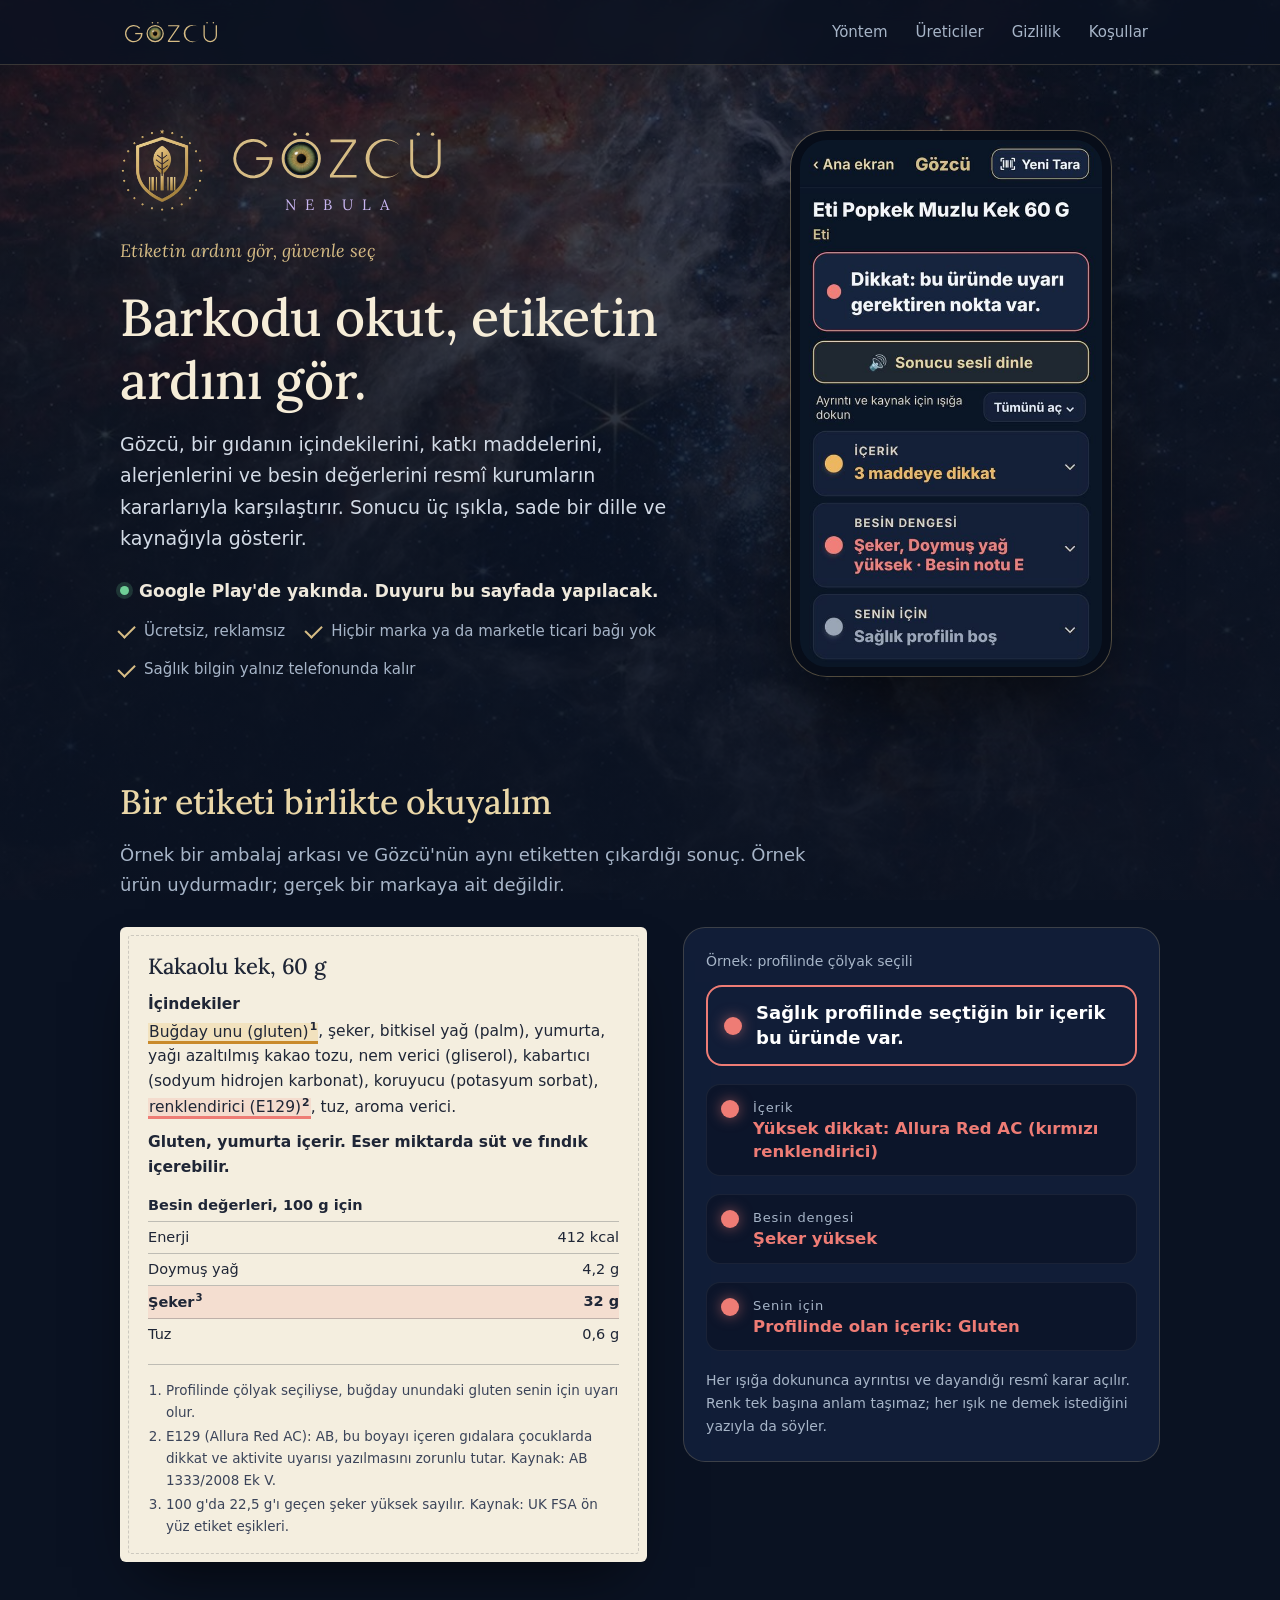
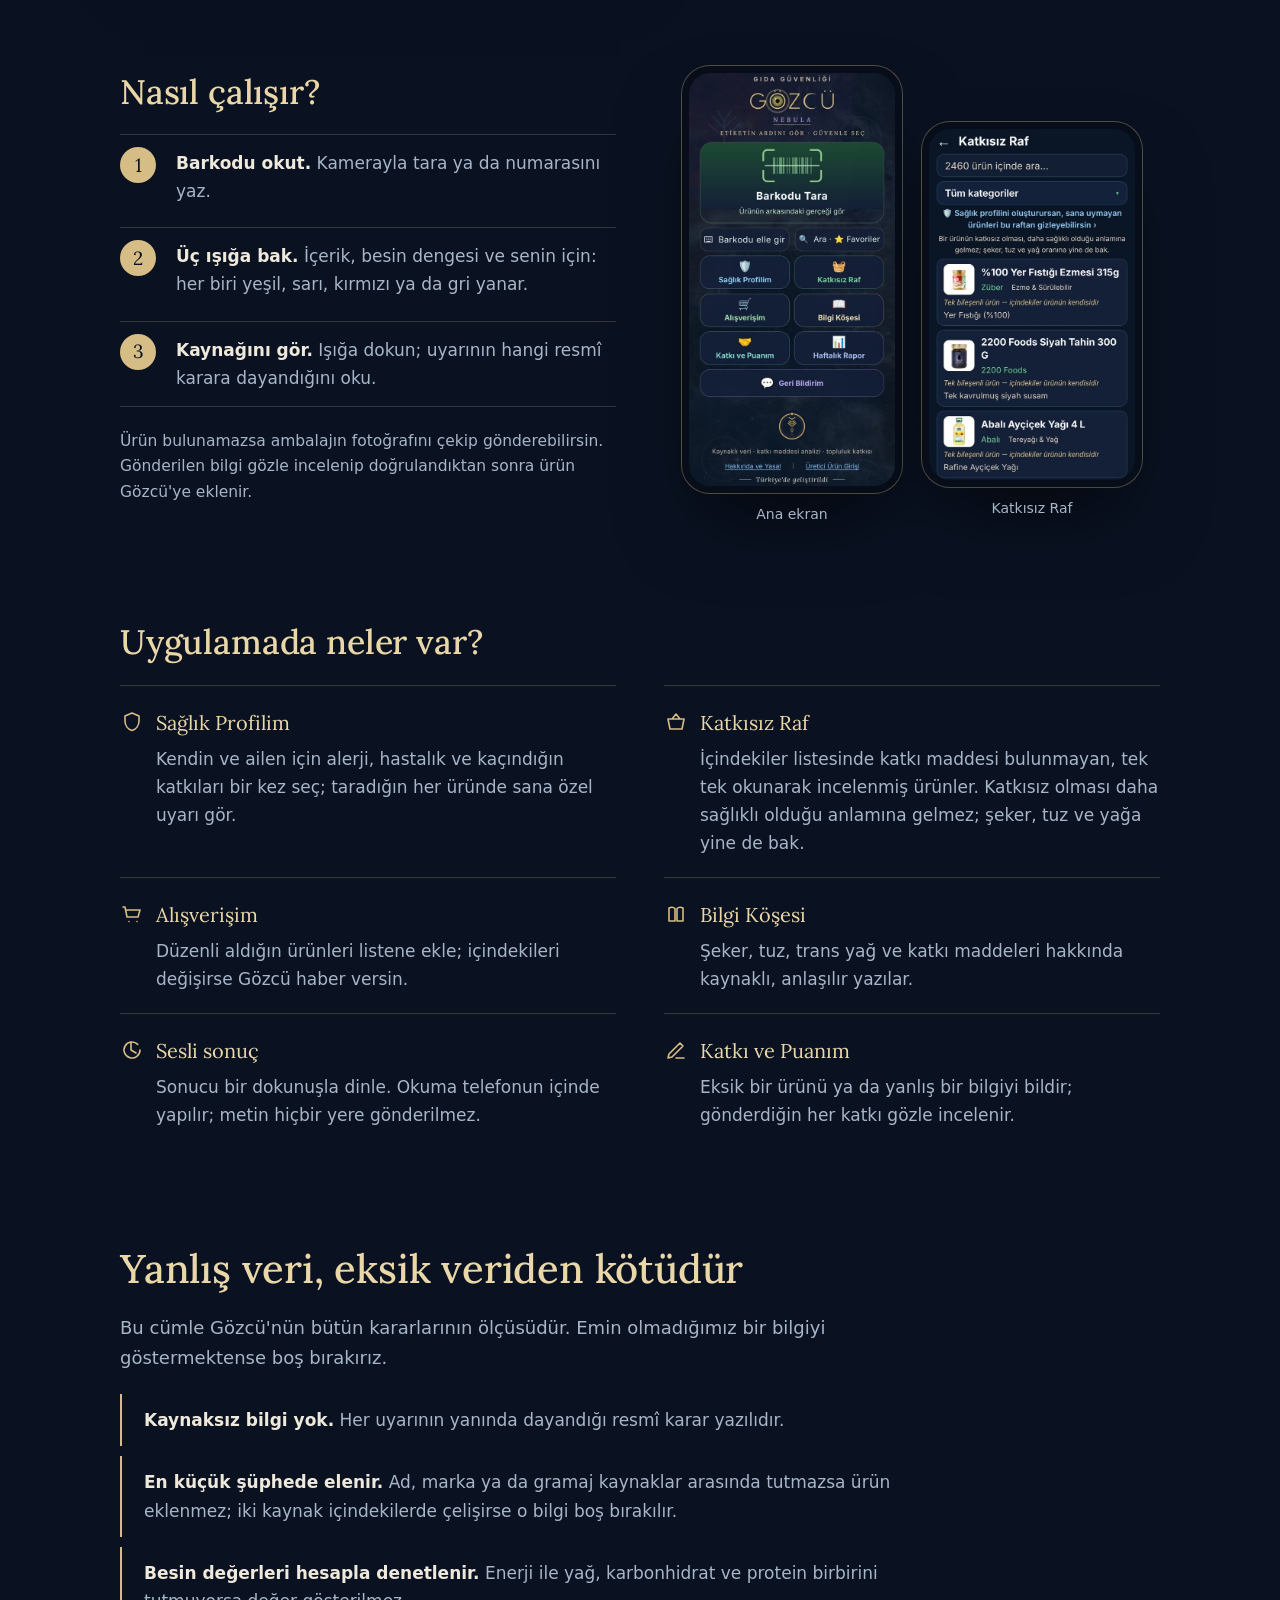
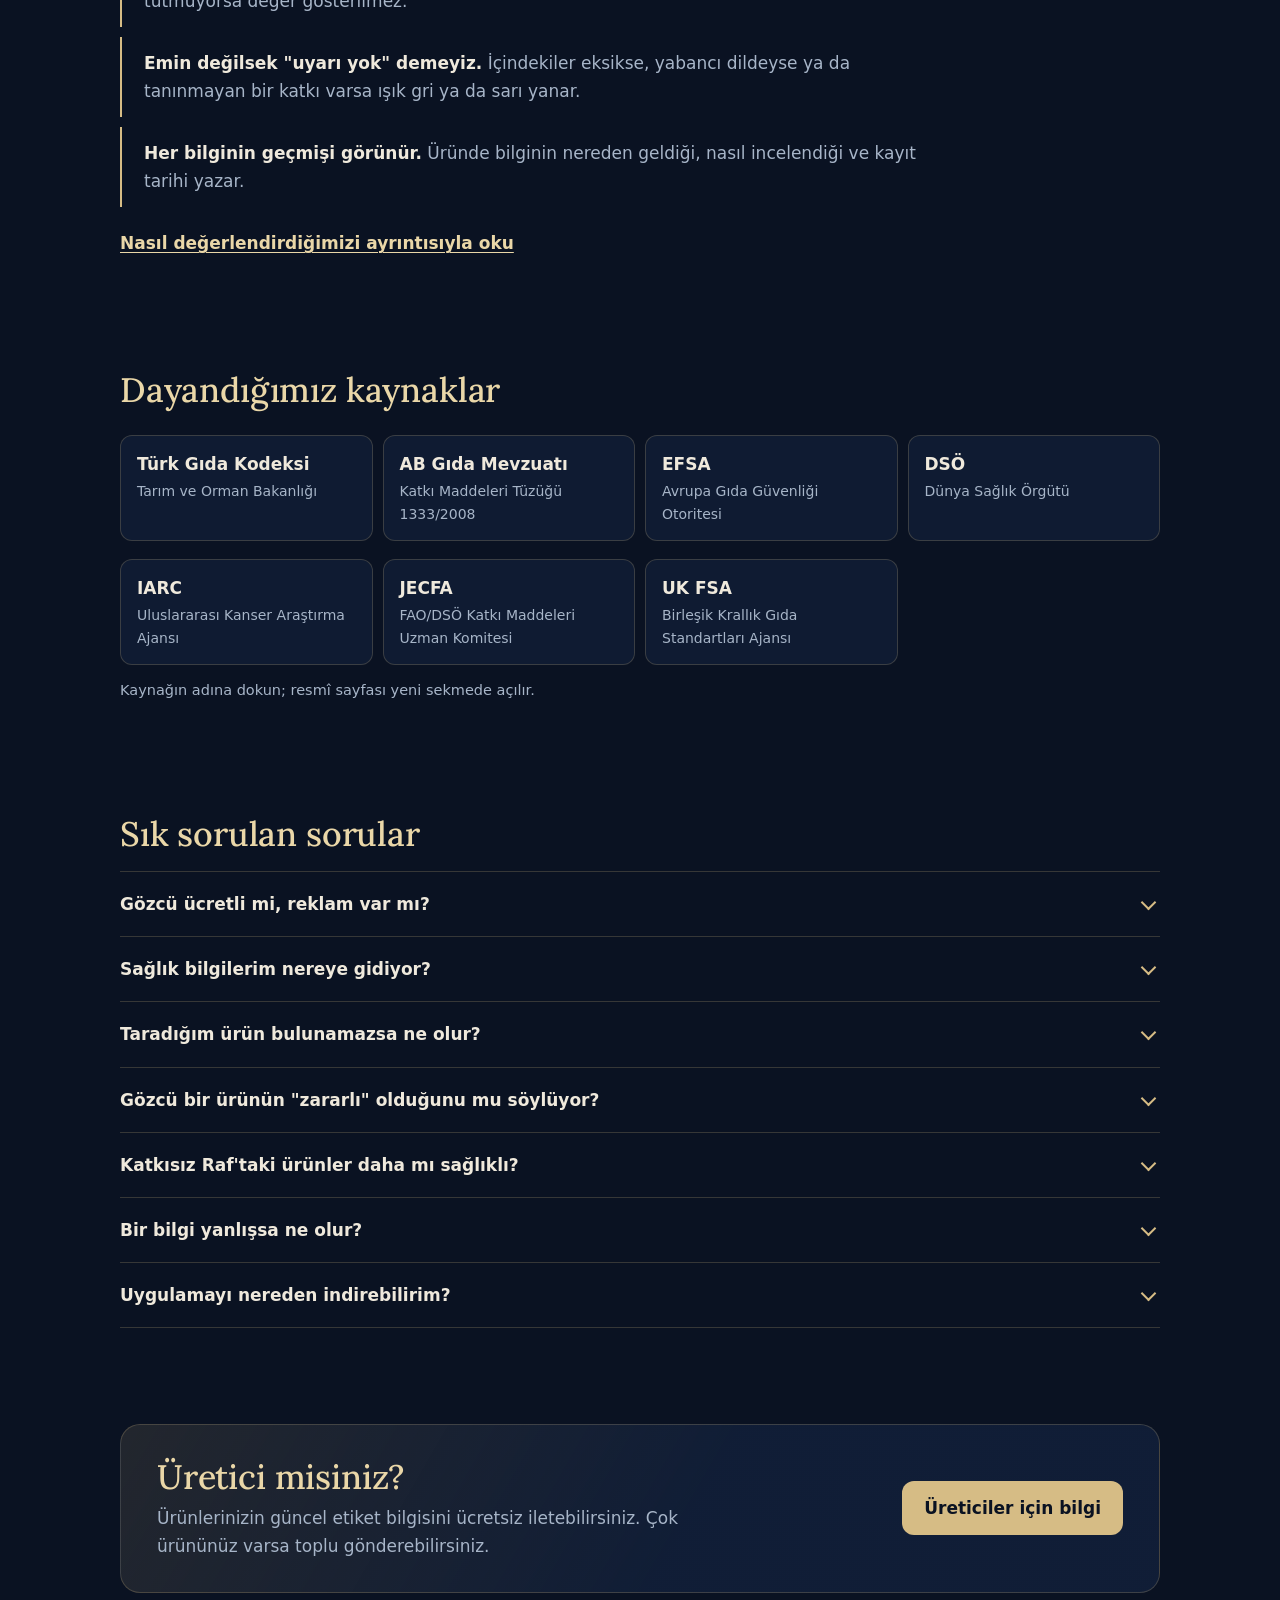
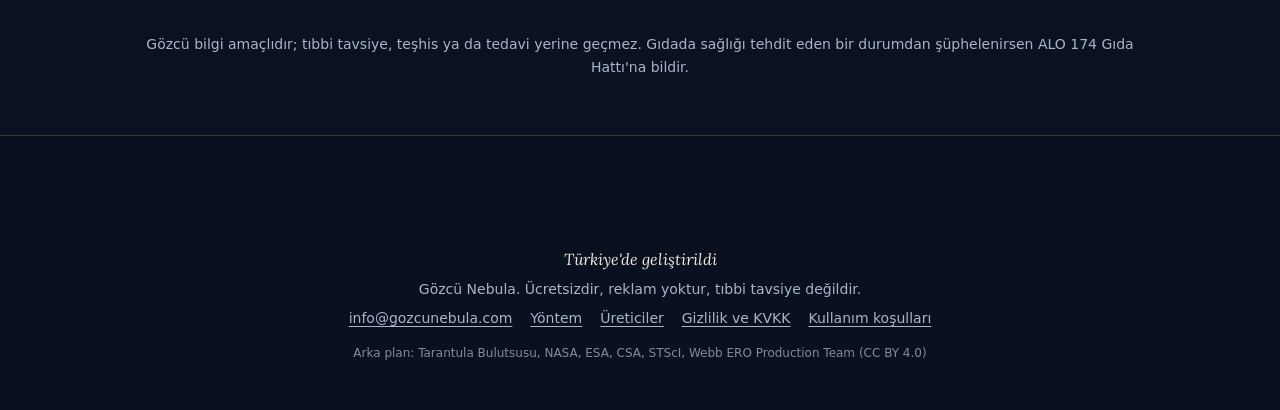
==== index.html @ 5d87835e "Add files via upload" ====
<!doctype html>
<html lang="tr"><head><meta charset="utf-8"><meta name="viewport" content="width=device-width,initial-scale=1">
<title>Gözcü Nebula · Etiketin ardını gör</title><meta name="description" content="Gözcü Nebula: barkodu okut, gıdanın içindekilerini, katkı maddelerini, alerjenleri ve besin değerlerini resmî kaynaklarla karşılaştır. Ücretsiz, reklamsız.">
<meta http-equiv="Content-Security-Policy" content="default-src 'self'; img-src 'self' data:; style-src 'self'; font-src 'self'; script-src 'none'; object-src 'none'; base-uri 'self'; form-action 'none'">
<meta name="referrer" content="no-referrer"><meta name="theme-color" content="#0a1222">
<meta property="og:type" content="website"><meta property="og:site_name" content="Gözcü Nebula">
<meta property="og:title" content="Gözcü Nebula · Etiketin ardını gör"><meta property="og:description" content="Barkodu okut, gıdanın içindekilerini resmî kaynaklarla karşılaştır. Ücretsiz, reklamsız.">
<meta property="og:image" content="https://gozcunebula.com/paylasim.png"><meta property="og:url" content="https://gozcunebula.com/">
<link rel="canonical" href="https://gozcunebula.com/">
<link rel="preload" href="lora-variable.woff" as="font" type="font/woff" crossorigin>
<link rel="icon" href="amblem.png"><link rel="apple-touch-icon" href="apple-touch-icon.png"><link rel="stylesheet" href="stil.css?v=7"></head>
<body class="ana">
<a class="atla" href="#icerik">İçeriğe geç</a>
<div class="evren" aria-hidden="true"></div>
<header class="ust"><div class="kap">
<a href="index.html" class="logo"><img src="gozcu_yazi.svg" alt="Gözcü Nebula ana sayfa" width="132" height="34"></a>
<nav aria-label="Ana menü"><a href="yontem.html">Yöntem</a><a href="uretici.html">Üreticiler</a><a href="gizlilik.html">Gizlilik</a><a href="kosullar.html">Koşullar</a></nav>
</div></header>

<main id="icerik">
<section class="kahraman kap">
<div class="kahraman-yazi">
<div class="marka"><img class="amb" src="amblem.png" alt="" width="96" height="96"><div><img class="yazi" src="gozcu_yazi.svg" alt="Gözcü" width="250" height="64"><div class="nebula">NEBULA</div></div></div>
<p class="slogan">Etiketin ardını gör, güvenle seç</p>
<h1>Barkodu okut, etiketin ardını gör.</h1>
<p class="giris">Gözcü, bir gıdanın içindekilerini, katkı maddelerini, alerjenlerini ve besin değerlerini resmî kurumların kararlarıyla karşılaştırır. Sonucu üç ışıkla, sade bir dille ve kaynağıyla gösterir.</p>
<p class="durum"><span class="nokta" aria-hidden="true"></span>Google Play'de yakında. Duyuru bu sayfada yapılacak.</p>
<ul class="sozler">
<li>Ücretsiz, reklamsız</li>
<li>Hiçbir marka ya da marketle ticari bağı yok</li>
<li>Sağlık bilgin yalnız telefonunda kalır</li>
</ul>
</div>
<figure class="telefon buyuk"><img src="ekran_sonuc.jpg" alt="Uygulamada bir ürünün sonuç ekranı: üstte tek cümlelik özet, altında içerik, besin dengesi ve senin için ışıkları" width="540" height="1101"></figure>
</section>

<section class="okuma" aria-labelledby="okuma-b">
<div class="kap">
<h2 id="okuma-b">Bir etiketi birlikte okuyalım</h2>
<p class="bolum-giris">Örnek bir ambalaj arkası ve Gözcü'nün aynı etiketten çıkardığı sonuç. Örnek ürün uydurmadır; gerçek bir markaya ait değildir.</p>
<div class="okuma-izgara">
<article class="etiket" aria-label="Örnek ambalaj etiketi">
<h3>Kakaolu kek, 60 g</h3>
<p class="etiket-baslik">İçindekiler</p>
<p class="etiket-metin"><mark class="m-kisisel">Buğday unu (gluten)<sup>1</sup></mark>, şeker, bitkisel yağ (palm), yumurta, yağı azaltılmış kakao tozu, nem verici (gliserol), kabartıcı (sodyum hidrojen karbonat), koruyucu (potasyum sorbat), <mark class="m-katki">renklendirici (E129)<sup>2</sup></mark>, tuz, aroma verici.</p>
<p class="etiket-uyari">Gluten, yumurta içerir. Eser miktarda süt ve fındık içerebilir.</p>
<table class="besin">
<caption>Besin değerleri, 100 g için</caption>
<tbody>
<tr><th scope="row">Enerji</th><td>412 kcal</td></tr>
<tr><th scope="row">Doymuş yağ</th><td>4,2 g</td></tr>
<tr class="vurgu"><th scope="row">Şeker<sup>3</sup></th><td>32 g</td></tr>
<tr><th scope="row">Tuz</th><td>0,6 g</td></tr>
</tbody>
</table>
<ol class="dipnot">
<li>Profilinde çölyak seçiliyse, buğday unundaki gluten senin için uyarı olur.</li>
<li>E129 (Allura Red AC): AB, bu boyayı içeren gıdalara çocuklarda dikkat ve aktivite uyarısı yazılmasını zorunlu tutar. Kaynak: AB 1333/2008 Ek V.</li>
<li>100 g'da 22,5 g'ı geçen şeker yüksek sayılır. Kaynak: UK FSA ön yüz etiket eşikleri.</li>
</ol>
</article>

<div class="sonuc" aria-label="Gözcü'nün bu etiket için sonucu">
<p class="sonuc-not">Örnek: profilinde çölyak seçili</p>
<div class="ozet isik-k"><span class="lamba" aria-hidden="true"></span><p>Sağlık profilinde seçtiğin bir içerik bu üründe var.</p></div>
<ul class="isiklar">
<li class="isik-k"><span class="lamba" aria-hidden="true"></span><div><span class="soru">İçerik</span><b>Yüksek dikkat: Allura Red AC (kırmızı renklendirici)</b></div></li>
<li class="isik-k"><span class="lamba" aria-hidden="true"></span><div><span class="soru">Besin dengesi</span><b>Şeker yüksek</b></div></li>
<li class="isik-k"><span class="lamba" aria-hidden="true"></span><div><span class="soru">Senin için</span><b>Profilinde olan içerik: Gluten</b></div></li>
</ul>
<p class="sonuc-alt">Her ışığa dokununca ayrıntısı ve dayandığı resmî karar açılır. Renk tek başına anlam taşımaz; her ışık ne demek istediğini yazıyla da söyler.</p>
</div>
</div>
</div>
</section>

<section class="kap nasil" aria-labelledby="nasil-b">
<div>
<h2 id="nasil-b">Nasıl çalışır?</h2>
<ol class="adimlar">
<li><b>Barkodu okut.</b> Kamerayla tara ya da numarasını yaz.</li>
<li><b>Üç ışığa bak.</b> İçerik, besin dengesi ve senin için: her biri yeşil, sarı, kırmızı ya da gri yanar.</li>
<li><b>Kaynağını gör.</b> Işığa dokun; uyarının hangi resmî karara dayandığını oku.</li>
</ol>
<p class="yok-ise">Ürün bulunamazsa ambalajın fotoğrafını çekip gönderebilirsin. Gönderilen bilgi gözle incelenip doğrulandıktan sonra ürün Gözcü'ye eklenir.</p>
</div>
<div class="ekranlar">
<figure><div class="telefon"><img src="ekran_ana.jpg" alt="Uygulamanın ana ekranı: barkod tarama düğmesi ve menüler" loading="lazy" width="540" height="1238"></div><figcaption>Ana ekran</figcaption></figure>
<figure class="kaydir"><div class="telefon"><img src="ekran_raf.jpg" alt="Katkısız Raf ekranı: katkı maddesi içermeyen ürünlerin listesi" loading="lazy" width="540" height="1050"></div><figcaption>Katkısız Raf</figcaption></figure>
</div>
</section>

<section class="kap ozellikler" aria-labelledby="oz-b">
<h2 id="oz-b">Uygulamada neler var?</h2>
<dl>
<div><dt><svg viewBox="0 0 24 24" aria-hidden="true"><path d="M12 3l7 3v5c0 4.4-3 8.2-7 9.5C8 19.2 5 15.4 5 11V6l7-3z"/></svg>Sağlık Profilim</dt><dd>Kendin ve ailen için alerji, hastalık ve kaçındığın katkıları bir kez seç; taradığın her üründe sana özel uyarı gör.</dd></div>
<div><dt><svg viewBox="0 0 24 24" aria-hidden="true"><path d="M4 9h16l-2 10H6L4 9zM8 9l4-5 4 5"/></svg>Katkısız Raf</dt><dd>İçindekiler listesinde katkı maddesi bulunmayan, tek tek okunarak incelenmiş ürünler. Katkısız olması daha sağlıklı olduğu anlamına gelmez; şeker, tuz ve yağa yine de bak.</dd></div>
<div><dt><svg viewBox="0 0 24 24" aria-hidden="true"><path d="M3 5h2l2 10h11l2-7H7M9 19.5h.01M17 19.5h.01"/></svg>Alışverişim</dt><dd>Düzenli aldığın ürünleri listene ekle; içindekileri değişirse Gözcü haber versin.</dd></div>
<div><dt><svg viewBox="0 0 24 24" aria-hidden="true"><path d="M5 6v13h6M19 6v13h-6M11 19V6.5C9.5 5 7 5 5 6M13 19V6.5C14.5 5 17 5 19 6"/></svg>Bilgi Köşesi</dt><dd>Şeker, tuz, trans yağ ve katkı maddeleri hakkında kaynaklı, anlaşılır yazılar.</dd></div>
<div><dt><svg viewBox="0 0 24 24" aria-hidden="true"><path d="M11 4v8l5 3M20 12a8 8 0 1 1-2.3-5.6"/></svg>Sesli sonuç</dt><dd>Sonucu bir dokunuşla dinle. Okuma telefonun içinde yapılır; metin hiçbir yere gönderilmez.</dd></div>
<div><dt><svg viewBox="0 0 24 24" aria-hidden="true"><path d="M12 20h8M4 20l1-4L16 5l3 3L8 19l-4 1z"/></svg>Katkı ve Puanım</dt><dd>Eksik bir ürünü ya da yanlış bir bilgiyi bildir; gönderdiğin her katkı gözle incelenir.</dd></div>
</dl>
</section>

<section class="kap ilke" aria-labelledby="ilke-b">
<h2 id="ilke-b">Yanlış veri, eksik veriden kötüdür</h2>
<p class="bolum-giris">Bu cümle Gözcü'nün bütün kararlarının ölçüsüdür. Emin olmadığımız bir bilgiyi göstermektense boş bırakırız.</p>
<ul class="ilkeler">
<li><b>Kaynaksız bilgi yok.</b> Her uyarının yanında dayandığı resmî karar yazılıdır.</li>
<li><b>En küçük şüphede elenir.</b> Ad, marka ya da gramaj kaynaklar arasında tutmazsa ürün eklenmez; iki kaynak içindekilerde çelişirse o bilgi boş bırakılır.</li>
<li><b>Besin değerleri hesapla denetlenir.</b> Enerji ile yağ, karbonhidrat ve protein birbirini tutmuyorsa değer gösterilmez.</li>
<li><b>Emin değilsek "uyarı yok" demeyiz.</b> İçindekiler eksikse, yabancı dildeyse ya da tanınmayan bir katkı varsa ışık gri ya da sarı yanar.</li>
<li><b>Her bilginin geçmişi görünür.</b> Üründe bilginin nereden geldiği, nasıl incelendiği ve kayıt tarihi yazar.</li>
</ul>
<p><a class="bag" href="yontem.html">Nasıl değerlendirdiğimizi ayrıntısıyla oku</a></p>
</section>

<section class="kap kaynak-bolum" aria-labelledby="kaynak-b">
<h2 id="kaynak-b">Dayandığımız kaynaklar</h2>
<ul class="kaynaklar">
<li><a target="_blank" rel="noopener noreferrer" href="https://www.tarimorman.gov.tr/GKGM">Türk Gıda Kodeksi<span>Tarım ve Orman Bakanlığı</span></a></li>
<li><a target="_blank" rel="noopener noreferrer" href="https://eur-lex.europa.eu/legal-content/TR/TXT/?uri=CELEX:32008R1333">AB Gıda Mevzuatı<span>Katkı Maddeleri Tüzüğü 1333/2008</span></a></li>
<li><a target="_blank" rel="noopener noreferrer" href="https://www.efsa.europa.eu/">EFSA<span>Avrupa Gıda Güvenliği Otoritesi</span></a></li>
<li><a target="_blank" rel="noopener noreferrer" href="https://www.who.int/">DSÖ<span>Dünya Sağlık Örgütü</span></a></li>
<li><a target="_blank" rel="noopener noreferrer" href="https://monographs.iarc.who.int/">IARC<span>Uluslararası Kanser Araştırma Ajansı</span></a></li>
<li><a target="_blank" rel="noopener noreferrer" href="https://www.who.int/groups/joint-fao-who-expert-committee-on-food-additives-(jecfa)">JECFA<span>FAO/DSÖ Katkı Maddeleri Uzman Komitesi</span></a></li>
<li><a target="_blank" rel="noopener noreferrer" href="https://www.food.gov.uk/">UK FSA<span>Birleşik Krallık Gıda Standartları Ajansı</span></a></li>
</ul>
<p class="not">Kaynağın adına dokun; resmî sayfası yeni sekmede açılır.</p>
</section>

<section class="kap sss" aria-labelledby="sss-b">
<h2 id="sss-b">Sık sorulan sorular</h2>
<details><summary>Gözcü ücretli mi, reklam var mı?</summary><p>Hayır. Gözcü ücretsizdir ve reklam göstermez. Hiçbir üretici, marka veya marketle ticari ilişkisi yoktur; listelerde yer almak ya da sıralama için ücret alınmaz.</p></details>
<details><summary>Sağlık bilgilerim nereye gidiyor?</summary><p>Hiçbir yere. Sağlık Profilim'de seçtiğin bilgiler yalnız telefonunda saklanır, sunucuya gönderilmez. Ayrıntılar <a href="gizlilik.html">Gizlilik</a> sayfasında.</p></details>
<details><summary>Taradığım ürün bulunamazsa ne olur?</summary><p>Ambalajın fotoğrafını çekip gönderebilirsin. Gönderilen bilgiler incelenip doğrulandıktan sonra ürün Gözcü'ye eklenir.</p></details>
<details><summary>Gözcü bir ürünün "zararlı" olduğunu mu söylüyor?</summary><p>Hayır. Gözcü ambalajda beyan edilen içeriği resmî kurum kararlarıyla karşılaştırır; ürün ya da üretici hakkında bir hüküm vermez ve tıbbi tavsiye değildir. Ambalajdaki bilgi esastır.</p></details>
<details><summary>Katkısız Raf'taki ürünler daha mı sağlıklı?</summary><p>Hayır, bu ikisi aynı şey değildir. Katkısız Raf'ta yalnız içindekiler listesinde katkı maddesi bulunmayan ürünler yer alır. Katkısız bir ürün de sağlık için önerilenin üzerinde şeker, tuz ya da yağ içerebilir; bunu her ürünün "Besin dengesi" ışığında görebilirsin.</p></details>
<details><summary>Bir bilgi yanlışsa ne olur?</summary><p>Uygulamadaki "Bu bilgi yanlış mı? Bildir" düğmesiyle haber verebilirsin; bildirim incelenir ve düzeltilir. Üreticiler de güncel etiket belgesiyle düzeltme isteyebilir.</p></details>
<details><summary>Uygulamayı nereden indirebilirim?</summary><p>Gözcü Nebula yakında Google Play'de olacak. Duyuru bu sayfada yapılacak.</p></details>
</section>

<section class="kap uretici-bant" aria-labelledby="ur-b">
<div>
<h2 id="ur-b">Üretici misiniz?</h2>
<p>Ürünlerinizin güncel etiket bilgisini ücretsiz iletebilirsiniz. Çok ürününüz varsa toplu gönderebilirsiniz.</p>
</div>
<a class="dugme" href="uretici.html">Üreticiler için bilgi</a>
</section>

<p class="kap uyari-alt">Gözcü bilgi amaçlıdır; tıbbi tavsiye, teşhis ya da tedavi yerine geçmez. Gıdada sağlığı tehdit eden bir durumdan şüphelenirsen ALO 174 Gıda Hattı'na bildir.</p>
</main>

<footer class="alt"><div class="kap">
<img class="muhur" src="kutlan.png" alt="Kutlan amblemi" width="72" height="72" loading="lazy">
<p class="yerli">Türkiye'de geliştirildi</p>
<p>Gözcü Nebula. Ücretsizdir, reklam yoktur, tıbbi tavsiye değildir.</p>
<p class="alt-bag"><a href="mailto:info@gozcunebula.com">info@gozcunebula.com</a><a href="yontem.html">Yöntem</a><a href="uretici.html">Üreticiler</a><a href="gizlilik.html">Gizlilik ve KVKK</a><a href="kosullar.html">Kullanım koşulları</a></p>
<p class="atif">Arka plan: Tarantula Bulutsusu, NASA, ESA, CSA, STScI, Webb ERO Production Team (CC BY 4.0)</p>
</div></footer>
</body></html>
---- stil.css ----
/* Gözcü Nebula sitesi — stil.css v7 (10 Eki 2026)
   Tek dosya, eski katmanlar temizlendi. Yazı: Lora (başlık, giriş) + sistem yazısı (gövde). */
@font-face{font-family:"Lora";src:url(lora-variable.woff) format("woff");font-weight:400 700;font-style:normal;font-display:swap}
@font-face{font-family:"Lora";src:url(lora-italic-variable.woff) format("woff");font-weight:400 700;font-style:italic;font-display:swap}

:root{
  --gece:#0a1222;      /* zemin */
  --gece2:#12203a;     /* yüzey */
  --altin:#d6bc85;     /* marka */
  --altin2:#ead7a8;    /* başlık, bağlantı */
  --fildisi:#efe9dc;   /* ana metin */
  --sis:#a7b5c8;       /* ikincil metin */
  --cizgi:rgba(214,188,133,.22);
  --kagit:#f4eedf; --murekkep:#1f2636; /* yalnız örnek etiket */
  --yesil:#6fcf97; --amber:#e9b44c; --kirmizi:#ee7c75; --gri:#9aa6b8;
  --serif:"Lora",Georgia,"Times New Roman",serif;
  --sans:system-ui,-apple-system,"Segoe UI",Roboto,"Helvetica Neue",Arial,sans-serif;
}
*{box-sizing:border-box}
html{-webkit-text-size-adjust:100%;scroll-padding-top:80px}
html,body{overflow-x:clip}
body{margin:0;background:var(--gece);color:var(--fildisi);font-family:var(--sans);font-size:17px;line-height:1.65}
img{max-width:100%;height:auto}
a{color:var(--altin2);text-underline-offset:3px;text-decoration-thickness:1px}
a:hover{color:#fff4d6}
:focus-visible{outline:2px solid var(--altin2);outline-offset:3px;border-radius:4px}
.kap{max-width:1080px;margin:0 auto;padding:0 20px}
.atla{position:absolute;left:12px;top:-60px;background:var(--altin);color:var(--gece);padding:8px 14px;border-radius:8px;z-index:20;text-decoration:none;font-weight:700}
.atla:focus{top:12px}

/* Sabit uzay arka planı */
.evren{position:fixed;inset:0;z-index:-1;background:linear-gradient(180deg,rgba(10,18,34,.70),rgba(10,18,34,.90) 60%,rgba(10,18,34,.96)),url(tarantula.jpg) center/cover no-repeat}

/* Üst çubuk */
header{position:sticky;top:0;z-index:10;background:rgba(10,18,34,.82);backdrop-filter:blur(10px);-webkit-backdrop-filter:blur(10px);border-bottom:1px solid var(--cizgi)}
header .kap{display:flex;align-items:center;gap:20px;min-height:64px}
.logo img{display:block;height:30px;width:auto}
nav{margin-left:auto;display:flex;gap:4px}
nav a{color:var(--sis);text-decoration:none;font-size:15px;padding:8px 12px;border-radius:8px}
nav a:hover{color:var(--altin2)}
nav a[aria-current="page"],nav a.aktif{color:var(--altin2);background:rgba(214,188,133,.10)}

/* Tipografi */
h1,h2,h3{font-family:var(--serif);font-weight:500;color:var(--altin2);line-height:1.2;letter-spacing:-.005em}
h1{font-size:clamp(34px,5vw,52px);margin:.4em 0 .35em}
h2{font-size:clamp(26px,3.2vw,34px);margin:0 0 .5em}
h3{font-size:20px;margin:1.4em 0 .3em}
p{margin:0 0 1em}
main{display:block}
main > section,main > .kap{padding-top:96px}
.bolum-giris{color:var(--sis);max-width:40em;font-size:18px}
.not{color:var(--sis);font-size:14.5px}

/* Kahraman */
.kahraman{display:grid;grid-template-columns:1.15fr .85fr;gap:56px;align-items:center}
main > .kahraman{padding-top:56px}
.marka{display:flex;align-items:center;gap:18px}
.marka .amb{width:84px;height:auto;filter:drop-shadow(0 0 22px rgba(214,188,133,.28))}
.marka .yazi{display:block;width:230px;height:auto}
.marka .nebula{font-family:var(--serif);color:#c9b6f2;letter-spacing:.62em;font-size:15px;margin-top:4px;text-align:center;padding-left:.62em}
.slogan{font-family:var(--serif);font-style:italic;color:var(--altin);font-size:18px;margin:18px 0 0}
.kahraman h1{color:#f6edd8;max-width:13em}
.giris{font-size:19px;color:#d3dbe6;max-width:33em}
.durum{display:flex;align-items:center;gap:10px;color:var(--fildisi);font-weight:600;margin:22px 0 10px}
.durum .nokta{width:9px;height:9px;border-radius:50%;background:var(--yesil);box-shadow:0 0 0 4px rgba(111,207,151,.18)}
.sozler{list-style:none;padding:0;margin:0;display:flex;flex-wrap:wrap;gap:6px 22px;color:var(--sis);font-size:15px}
.sozler li{display:flex;align-items:center;gap:8px}
.sozler li:before{content:"";width:14px;height:8px;border-left:2px solid var(--altin);border-bottom:2px solid var(--altin);transform:rotate(-45deg) translateY(-2px)}

/* Telefon çerçevesi */
.telefon{margin:0;border-radius:36px;border:9px solid #070d19;background:#070d19;overflow:hidden;box-shadow:0 0 0 1px rgba(214,188,133,.35),0 40px 80px -20px rgba(0,0,0,.65)}
.telefon img{display:block;width:100%}
.telefon.buyuk{justify-self:center;width:min(320px,100%)}

/* İMZA BÖLÜMÜ: etiketi birlikte okumak */
.okuma{padding-bottom:8px}
.okuma-izgara{display:grid;grid-template-columns:1.05fr .95fr;gap:36px;align-items:start;margin-top:28px}
.etiket{background:var(--kagit);color:var(--murekkep);border-radius:6px;padding:26px 28px 22px;box-shadow:0 30px 60px -25px rgba(0,0,0,.7);font-size:15.5px;line-height:1.6;position:relative}
.etiket:before{content:"";position:absolute;inset:8px;border:1px dashed rgba(31,38,54,.18);border-radius:3px;pointer-events:none}
.etiket h3{font-family:var(--serif);color:var(--murekkep);font-size:22px;margin:0 0 12px}
.etiket-baslik{font-weight:700;margin:0 0 2px}
.etiket-metin{margin:0 0 10px}
.etiket mark{background:none;color:inherit;padding:0 1px;border-bottom:3px solid}
.etiket .m-katki{border-color:var(--kirmizi);background:rgba(238,124,117,.16)}
.etiket .m-kisisel{border-color:#c98a2b;background:rgba(233,180,76,.22)}
.etiket sup{font-size:.7em;font-weight:700;margin-left:1px}
.etiket-uyari{font-weight:600;margin:0 0 14px}
.besin{width:100%;border-collapse:collapse;font-size:14.5px;margin-bottom:14px}
.besin caption{text-align:left;font-weight:700;padding-bottom:4px}
.besin th,.besin td{border-top:1px solid rgba(31,38,54,.25);padding:4px 0;text-align:left;font-weight:400}
.besin td{text-align:right;font-variant-numeric:tabular-nums}
.besin tr.vurgu th,.besin tr.vurgu td{font-weight:700;background:rgba(238,124,117,.14)}
.dipnot{margin:0;padding:12px 0 0 18px;border-top:1px solid rgba(31,38,54,.25);font-size:13.5px;color:#3b4459}
.dipnot li{margin:3px 0}

.sonuc{background:rgba(18,32,58,.9);border:1px solid var(--cizgi);border-radius:22px;padding:22px;position:sticky;top:88px}
.sonuc-not{color:var(--sis);font-size:14px;margin:0 0 12px}
.ozet{display:flex;align-items:center;gap:14px;border:2px solid var(--kirmizi);border-radius:16px;padding:14px 16px;margin-bottom:14px}
.ozet p{margin:0;font-weight:700;font-size:18px;line-height:1.35;color:#fff}
.isiklar{list-style:none;margin:0;padding:0;display:grid;gap:10px}
.isiklar li{display:flex;gap:14px;align-items:flex-start;background:rgba(10,18,34,.55);border:1px solid rgba(255,255,255,.06);border-radius:14px;padding:12px 14px}
.isiklar .soru{display:block;font-size:13px;letter-spacing:.06em;color:var(--sis)}
.isiklar b{display:block;font-size:16.5px;line-height:1.35}
.isik-k b{color:var(--kirmizi)}
.lamba{flex:none;width:18px;height:18px;border-radius:50%;margin-top:3px;background:var(--gri)}
.isik-k .lamba{background:var(--kirmizi);box-shadow:0 0 14px rgba(238,124,117,.55)}
.ozet .lamba{margin-top:0}
.sonuc-alt{color:var(--sis);font-size:14px;margin:14px 0 0}
/* Tek hareket: ışıklar sırayla yanar */
@media (prefers-reduced-motion:no-preference){
  .sonuc .lamba{animation:yan .5s ease-out both}
  .isiklar li:nth-child(1) .lamba{animation-delay:.5s}
  .isiklar li:nth-child(2) .lamba{animation-delay:.8s}
  .isiklar li:nth-child(3) .lamba{animation-delay:1.1s}
  .ozet .lamba{animation-delay:1.5s}
  @keyframes yan{from{background:#3a4560;box-shadow:none}}
}

/* Nasıl çalışır */
.nasil{display:grid;grid-template-columns:1fr 1fr;gap:48px;align-items:center}
.adimlar{list-style:none;counter-reset:a;padding:0;margin:18px 0 0;display:grid;gap:0}
.adimlar li{counter-increment:a;position:relative;padding:14px 0 14px 56px;border-top:1px solid var(--cizgi);color:var(--sis)}
.adimlar li:last-child{border-bottom:1px solid var(--cizgi)}
.adimlar li:before{content:counter(a);position:absolute;left:0;top:12px;width:36px;height:36px;border-radius:50%;display:grid;place-items:center;font-family:var(--serif);font-size:19px;color:var(--gece);background:var(--altin)}
.adimlar b{color:var(--fildisi);font-weight:600}
.yok-ise{margin-top:18px;color:var(--sis);font-size:15.5px}
.ekranlar{display:flex;gap:20px;justify-content:center}
.ekranlar figure{margin:0;width:min(220px,46%)}
.ekranlar .kaydir{margin-top:56px}
.ekranlar .telefon{border-width:7px;border-radius:28px}
figcaption{text-align:center;color:var(--sis);font-size:14px;margin-top:10px}

/* Özellikler */
.ozellikler dl{display:grid;grid-template-columns:repeat(2,1fr);gap:0 48px;margin:22px 0 0}
.ozellikler dl > div{padding:20px 0;border-top:1px solid var(--cizgi)}
.ozellikler dt{display:flex;align-items:center;gap:12px;font-family:var(--serif);font-size:20px;color:var(--altin2)}
.ozellikler svg{width:24px;height:24px;flex:none;fill:none;stroke:var(--altin);stroke-width:1.6;stroke-linecap:round;stroke-linejoin:round}
.ozellikler dd{margin:6px 0 0 36px;color:var(--sis)}

/* İlke */
.ilke > *{max-width:820px}
.ilke h2{font-size:clamp(28px,3.6vw,40px)}
.ilkeler{list-style:none;padding:0;margin:22px 0}
.ilkeler li{padding:12px 0 12px 22px;border-left:2px solid var(--altin);margin:0 0 10px;color:var(--sis)}
.ilkeler b{color:var(--fildisi);font-weight:600}
.bag{font-weight:600}

/* Kaynaklar */
.kaynaklar{list-style:none;padding:0;margin:20px 0 10px;display:grid;grid-template-columns:repeat(auto-fill,minmax(230px,1fr));gap:10px}
.kaynaklar a{display:block;height:100%;padding:14px 16px;border:1px solid var(--cizgi);border-radius:12px;background:rgba(18,32,58,.7);text-decoration:none;color:var(--fildisi);font-weight:600}
.kaynaklar a span{display:block;font-weight:400;font-size:14px;color:var(--sis);margin-top:2px}
.kaynaklar a:hover{border-color:var(--altin)}

/* SSS ve açılır kutular (diğer sayfalar da kullanır) */
details{border-bottom:1px solid var(--cizgi);padding:4px 0}
.sss details:first-of-type{border-top:1px solid var(--cizgi)}
summary{cursor:pointer;list-style:none;padding:14px 32px 14px 0;font-weight:600;color:var(--fildisi);position:relative}
summary::-webkit-details-marker{display:none}
summary:after{content:"";position:absolute;right:6px;top:21px;width:9px;height:9px;border-right:2px solid var(--altin);border-bottom:2px solid var(--altin);transform:rotate(45deg);transition:transform .2s}
details[open] summary:after{transform:rotate(-135deg);top:25px}
summary:hover{color:var(--altin2)}
details p,details ul{color:var(--sis);margin:0 0 14px}
details b{color:var(--fildisi)}
details ul{padding-left:20px}

/* Üretici bandı */
.uretici-bant{display:flex;align-items:center;justify-content:space-between;gap:28px;margin:96px auto 0;width:min(1040px,calc(100% - 40px));padding:32px 36px!important;border:1px solid var(--cizgi);border-radius:20px;background:linear-gradient(120deg,rgba(214,188,133,.12),rgba(18,32,58,.85) 55%)}
.uretici-bant h2{margin:0 0 6px}
.uretici-bant p{margin:0;color:var(--sis);max-width:34em}
.dugme{display:inline-block;flex:none;background:var(--altin);color:var(--gece);font-weight:700;padding:13px 22px;border-radius:12px;text-decoration:none}
.dugme:hover{background:var(--altin2);color:var(--gece)}
main > .uyari-alt{color:var(--sis);font-size:14px;padding-top:40px;text-align:center}

/* Alt bilgi */
footer{margin-top:56px;border-top:1px solid var(--cizgi);background:rgba(10,18,34,.85);padding:32px 0 40px;text-align:center;color:var(--sis);font-size:14px}
footer p{margin:6px 0}
.muhur{width:72px;height:72px;display:block;margin:0 auto 6px}
.yerli{font-family:var(--serif);font-style:italic;color:var(--fildisi);font-size:16px}
.alt-bag{display:flex;flex-wrap:wrap;justify-content:center;gap:4px 18px}
footer a{color:var(--sis)}
footer a:hover{color:var(--altin2)}
.atif{font-size:12px;opacity:.75;margin-top:14px!important}

/* Alt sayfalar: metin sayfası düzeni */
.sayfa main{max-width:760px;margin:0 auto;padding:48px 20px 0}
.sayfa h1{font-size:clamp(30px,4.4vw,42px)}
.sayfa main > p:first-of-type{font-size:18.5px;color:#d3dbe6}
.kart{background:rgba(18,32,58,.85);border:1px solid var(--cizgi);border-radius:16px;padding:20px 22px;margin:16px 0}
.kart b{color:var(--altin2)}
.ortala{text-align:center}
ul{padding-left:22px} li{margin:4px 0}

/* Dar ekran */
@media (max-width:900px){
  .kahraman{grid-template-columns:1fr;gap:36px}
  main > .kahraman{padding-top:36px}
  .telefon.buyuk{width:min(280px,80%)}
  .okuma-izgara,.nasil{grid-template-columns:1fr}
  .sonuc{position:static}
  .ozellikler dl{grid-template-columns:1fr}
  .uretici-bant{flex-direction:column;align-items:flex-start;padding:26px 22px!important}
}
@media (max-width:560px){
  body{font-size:16px}
  header .kap{flex-wrap:wrap;gap:0;padding-top:8px}
  nav{margin-left:-12px;width:calc(100% + 24px);overflow-x:auto;padding:4px 0 8px}
  nav a{white-space:nowrap;font-size:14.5px}
  main > section,main > .kap{padding-top:64px}
  .marka .amb{width:62px}.marka .yazi{width:180px}
  .giris{font-size:17.5px}
  .etiket{padding:22px 18px 18px}
  .ozellikler dd{margin-left:0}
  .ekranlar .kaydir{margin-top:32px}
}
@media print{.evren,header nav{display:none}body{background:#fff;color:#000}}
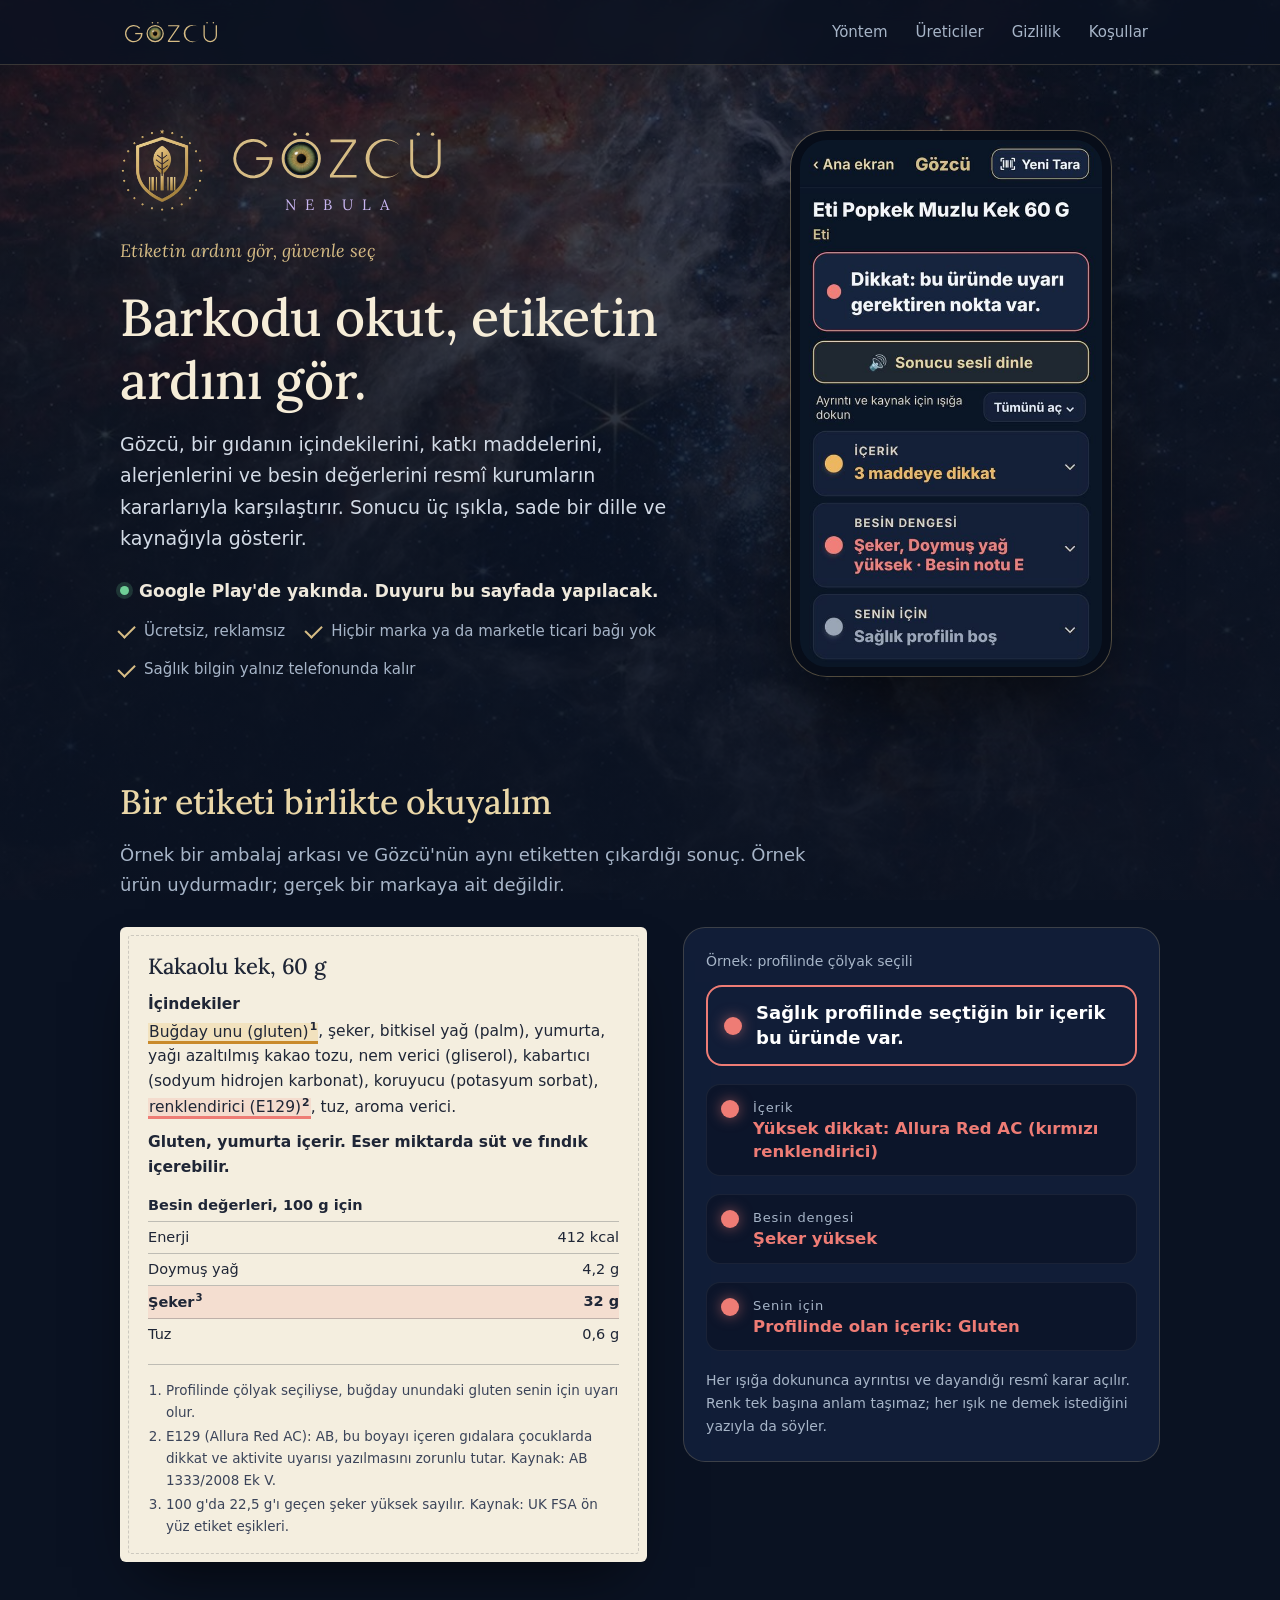
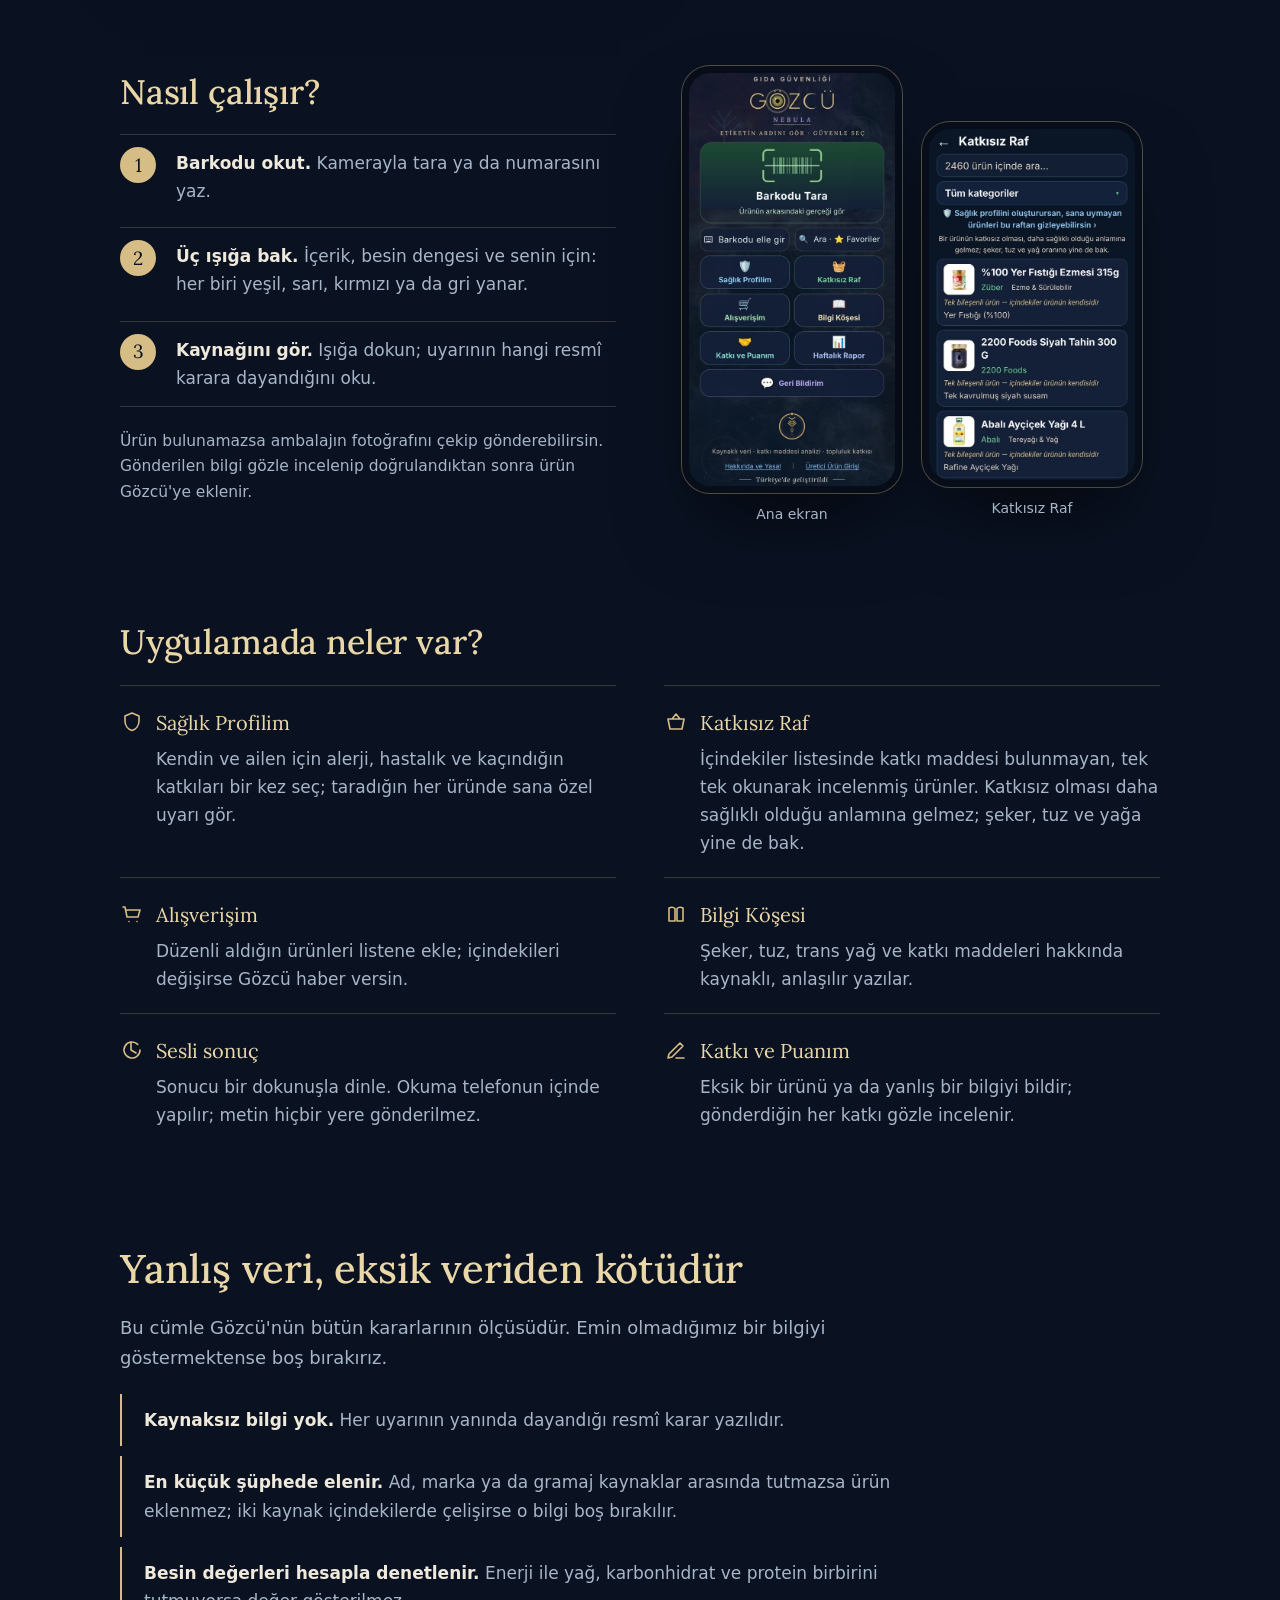
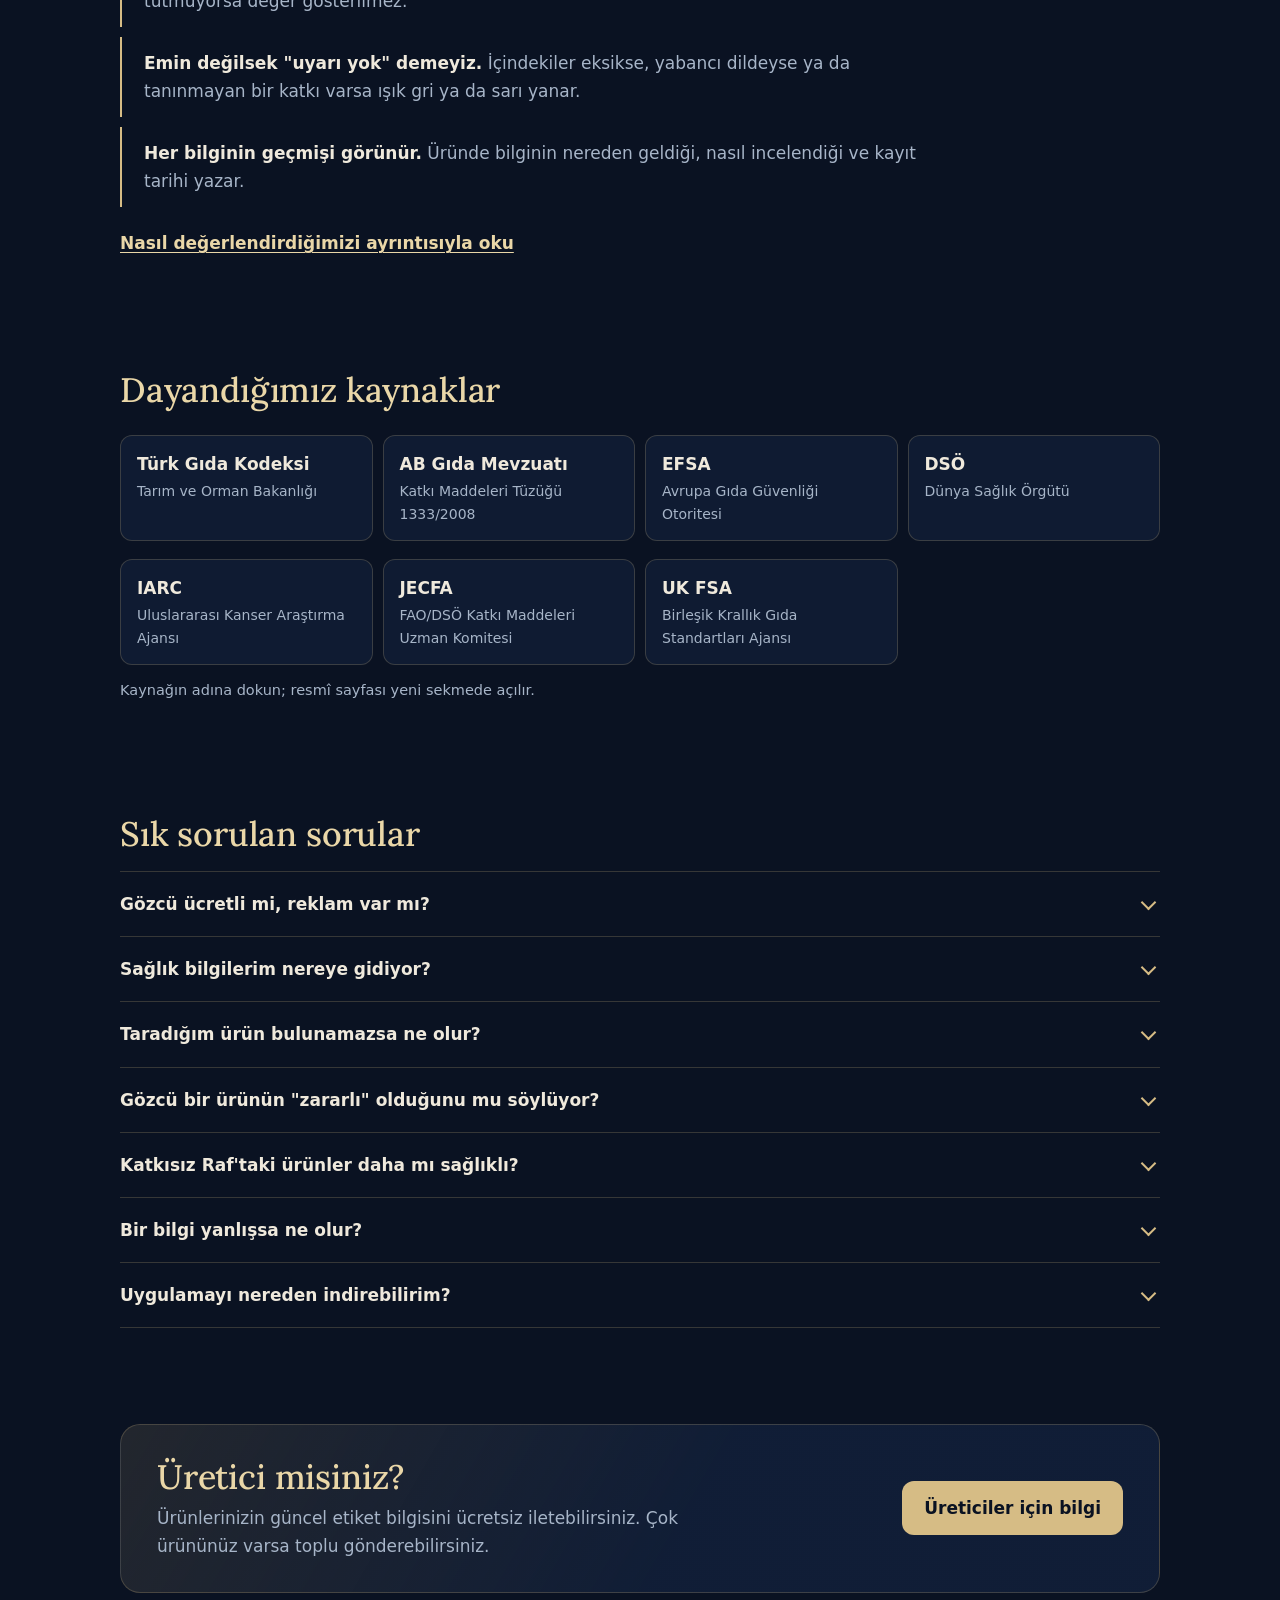
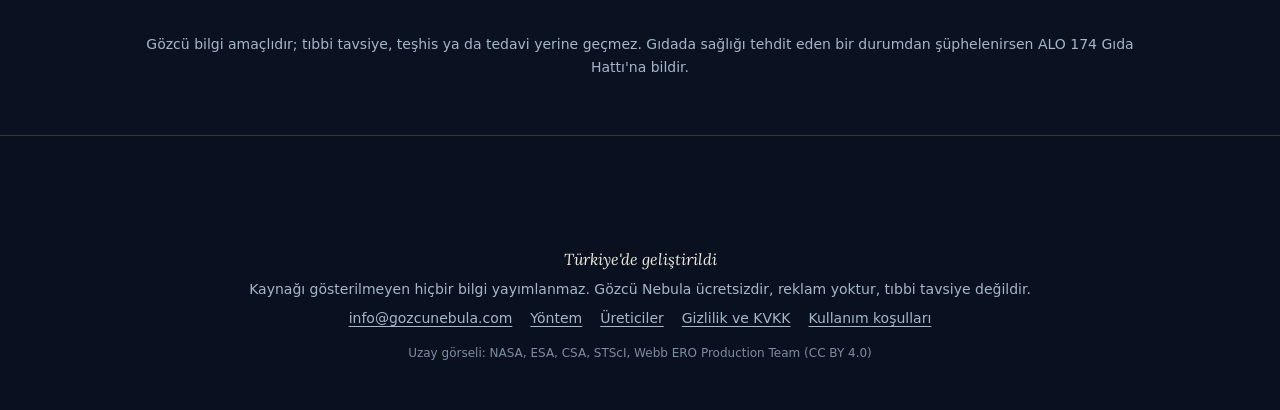
==== commit 3c3318e4: "Add files via upload" ====
--- a/index.html
+++ b/index.html
@@ -154,8 +154,8 @@
 <footer class="alt"><div class="kap">
 <img class="muhur" src="kutlan.png" alt="Kutlan amblemi" width="72" height="72" loading="lazy">
 <p class="yerli">Türkiye'de geliştirildi</p>
-<p>Gözcü Nebula. Ücretsizdir, reklam yoktur, tıbbi tavsiye değildir.</p>
+<p>Kaynağı gösterilmeyen hiçbir bilgi yayımlanmaz. Gözcü Nebula ücretsizdir, reklam yoktur, tıbbi tavsiye değildir.</p>
 <p class="alt-bag"><a href="mailto:info@gozcunebula.com">info@gozcunebula.com</a><a href="yontem.html">Yöntem</a><a href="uretici.html">Üreticiler</a><a href="gizlilik.html">Gizlilik ve KVKK</a><a href="kosullar.html">Kullanım koşulları</a></p>
-<p class="atif">Arka plan: Tarantula Bulutsusu, NASA, ESA, CSA, STScI, Webb ERO Production Team (CC BY 4.0)</p>
+<p class="atif">Uzay görseli: NASA, ESA, CSA, STScI, Webb ERO Production Team (CC BY 4.0)</p>
 </div></footer>
 </body></html>
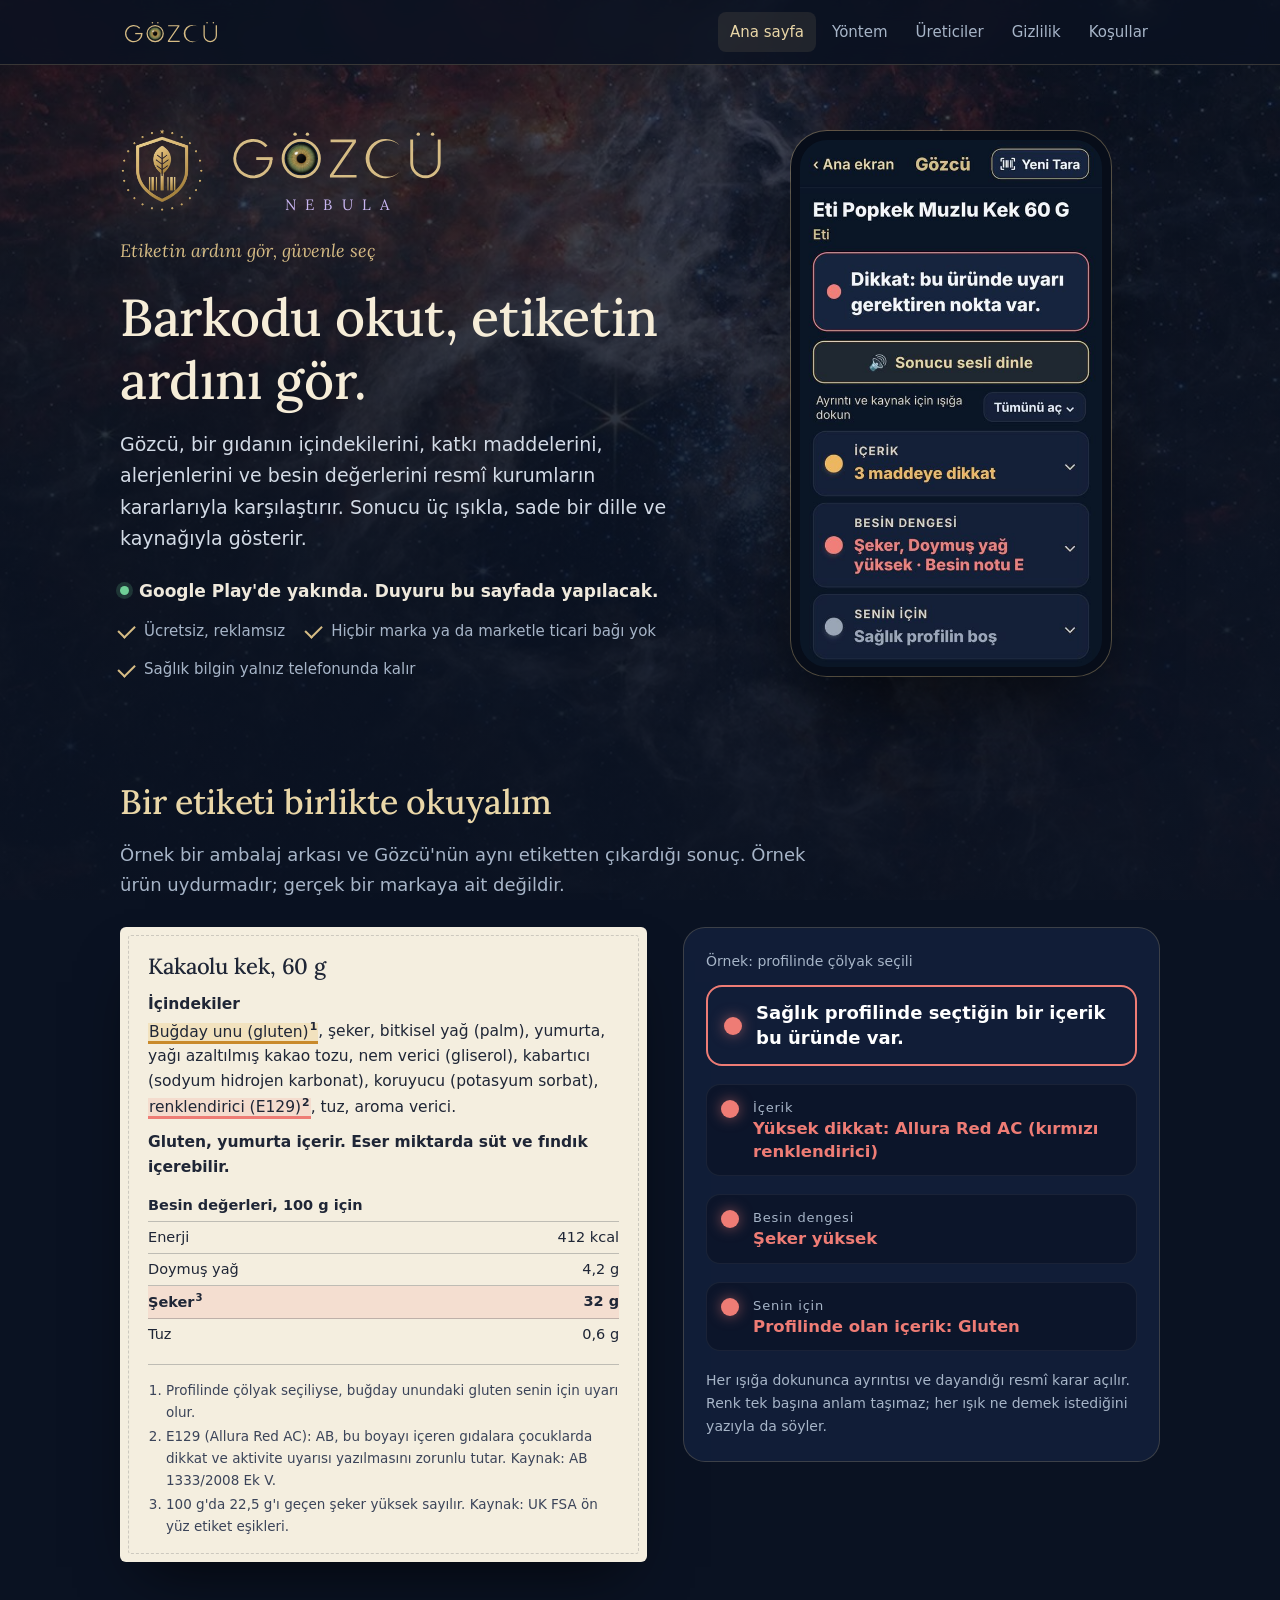
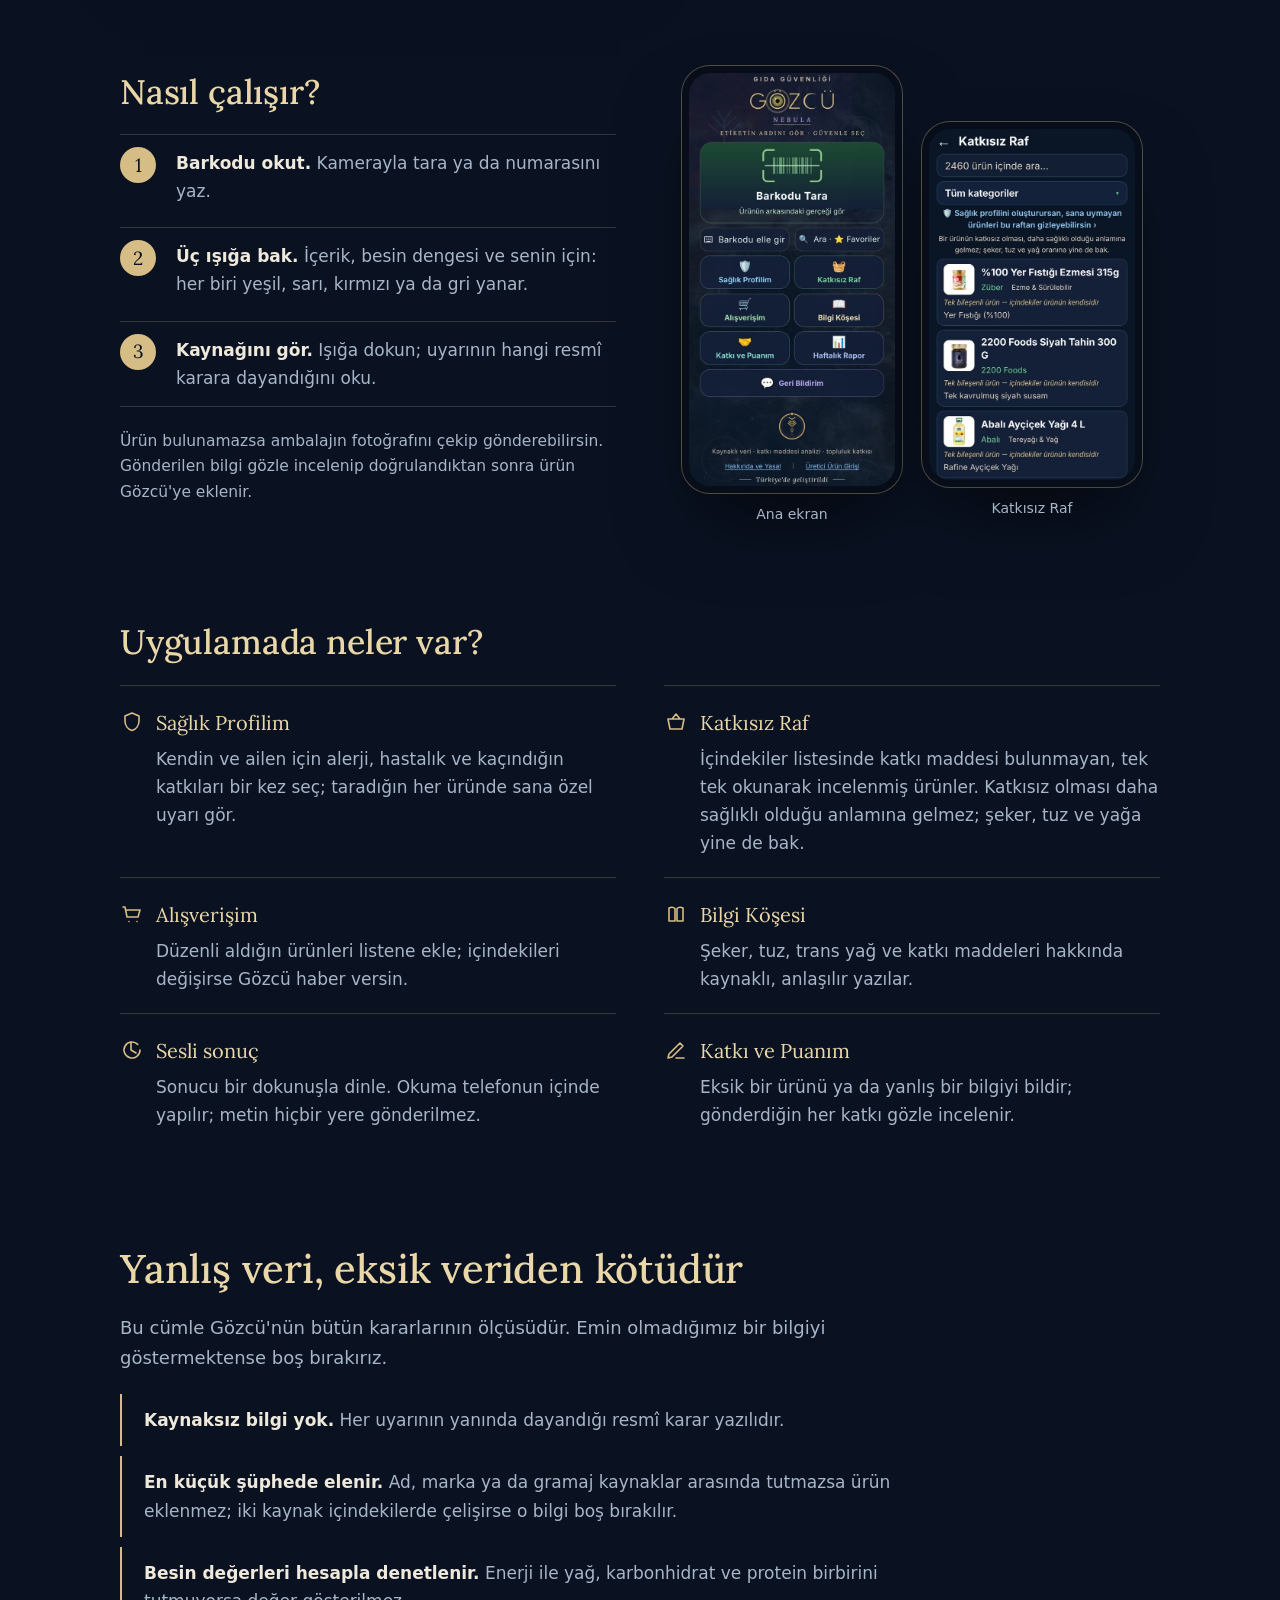
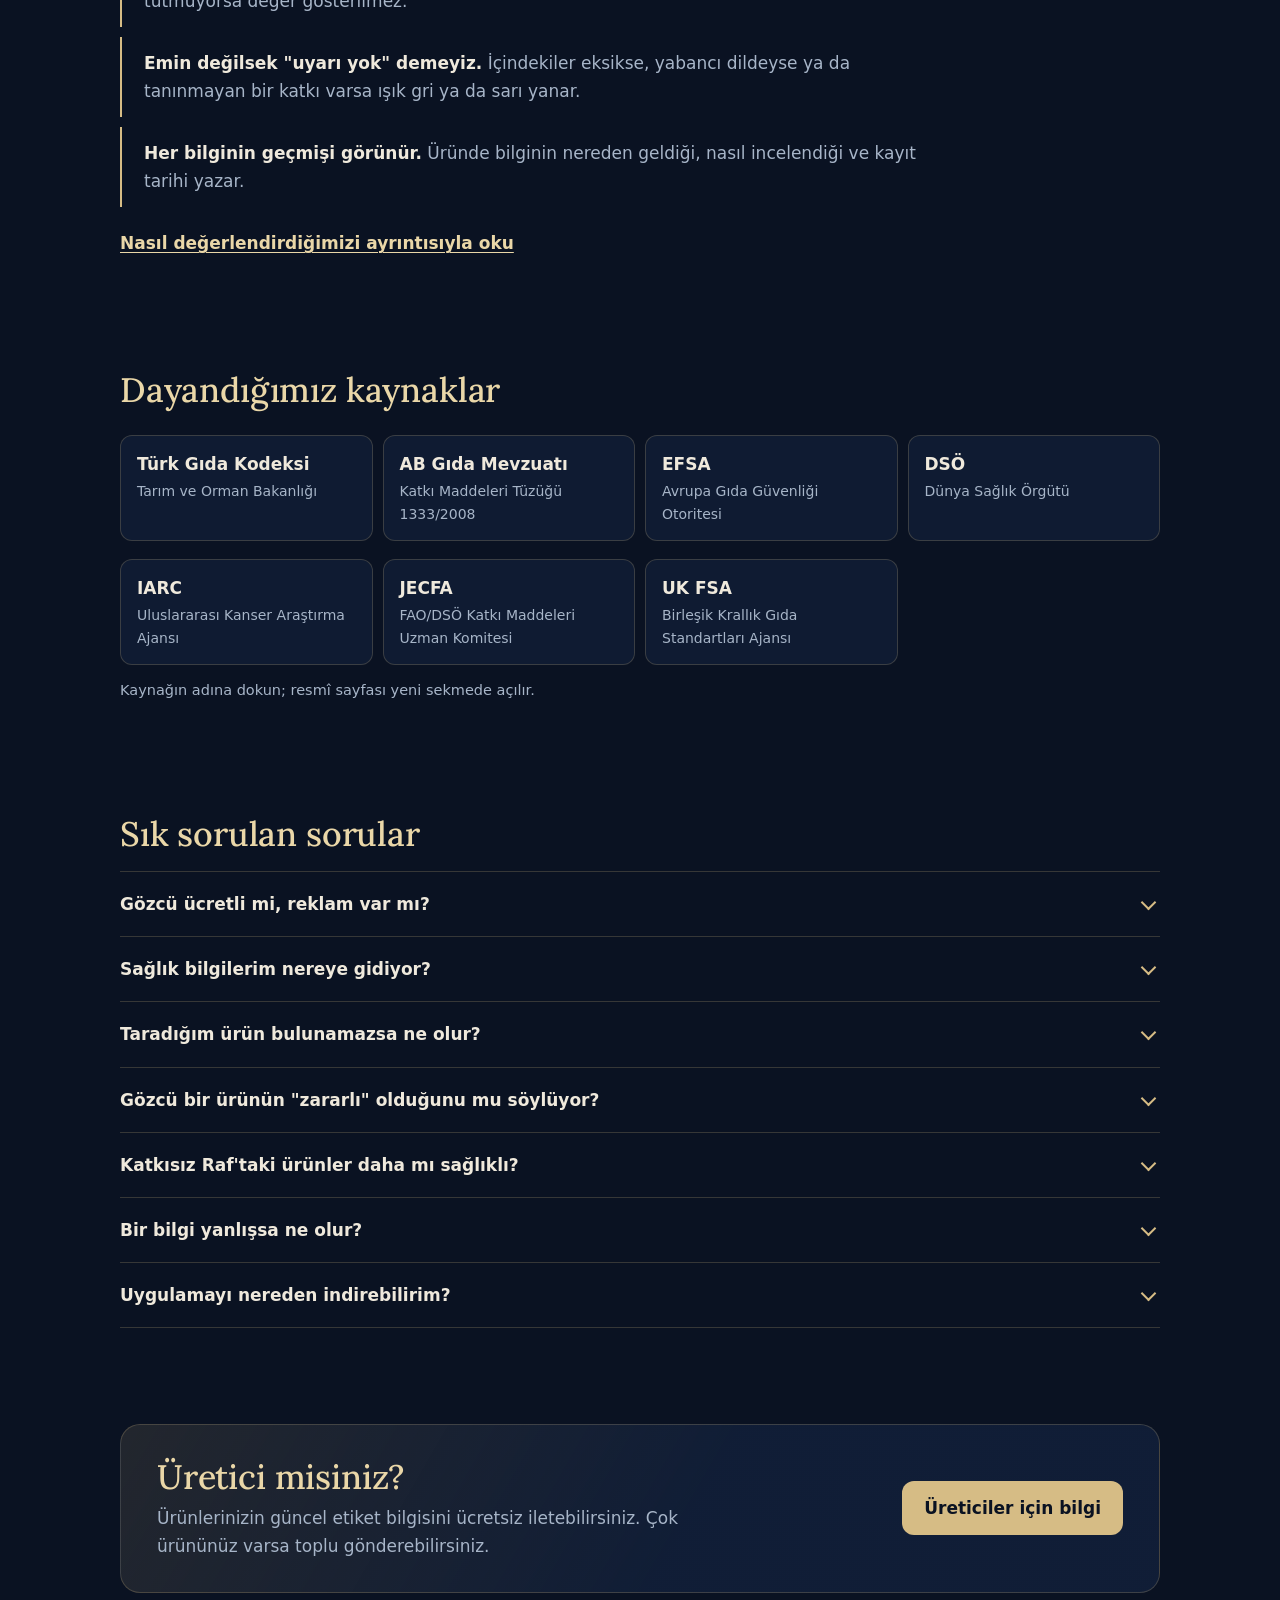
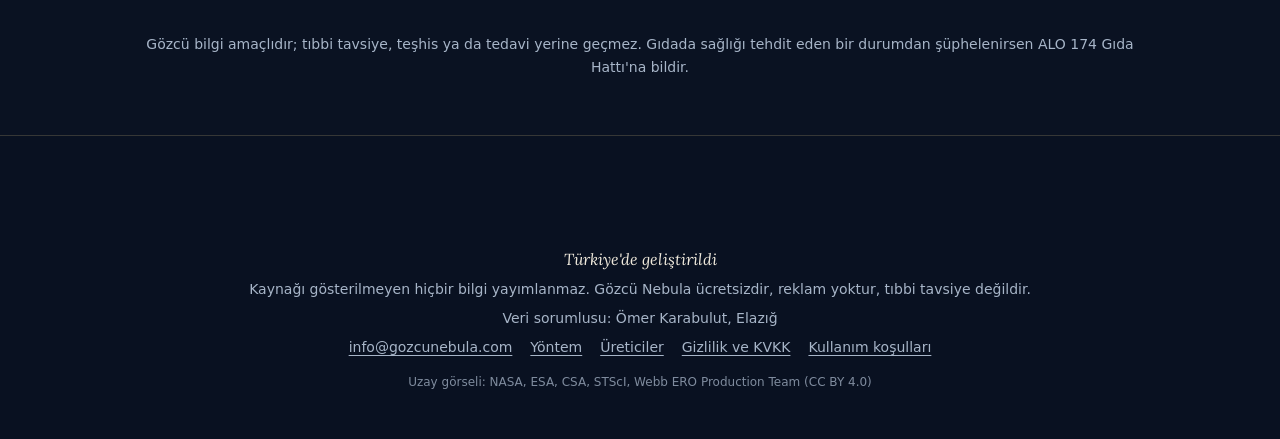
==== commit 7926bb77: "Add files via upload" ====
--- a/index.html
+++ b/index.html
@@ -8,13 +8,13 @@
 <meta property="og:image" content="https://gozcunebula.com/paylasim.png"><meta property="og:url" content="https://gozcunebula.com/">
 <link rel="canonical" href="https://gozcunebula.com/">
 <link rel="preload" href="lora-variable.woff" as="font" type="font/woff" crossorigin>
-<link rel="icon" href="amblem.png"><link rel="apple-touch-icon" href="apple-touch-icon.png"><link rel="stylesheet" href="stil.css?v=7"></head>
+<link rel="icon" href="amblem.png"><link rel="apple-touch-icon" href="apple-touch-icon.png"><link rel="stylesheet" href="stil.css?v=8"></head>
 <body class="ana">
 <a class="atla" href="#icerik">İçeriğe geç</a>
 <div class="evren" aria-hidden="true"></div>
 <header class="ust"><div class="kap">
-<a href="index.html" class="logo"><img src="gozcu_yazi.svg" alt="Gözcü Nebula ana sayfa" width="132" height="34"></a>
-<nav aria-label="Ana menü"><a href="yontem.html">Yöntem</a><a href="uretici.html">Üreticiler</a><a href="gizlilik.html">Gizlilik</a><a href="kosullar.html">Koşullar</a></nav>
+<a href="./" class="logo"><img src="gozcu_yazi.svg" alt="Gözcü Nebula ana sayfa" width="132" height="34"></a>
+<nav aria-label="Ana menü"><a href="./" aria-current="page">Ana sayfa</a><a href="yontem.html">Yöntem</a><a href="uretici.html">Üreticiler</a><a href="gizlilik.html">Gizlilik</a><a href="kosullar.html">Koşullar</a></nav>
 </div></header>
 
 <main id="icerik">
@@ -155,6 +155,7 @@
 <img class="muhur" src="kutlan.png" alt="Kutlan amblemi" width="72" height="72" loading="lazy">
 <p class="yerli">Türkiye'de geliştirildi</p>
 <p>Kaynağı gösterilmeyen hiçbir bilgi yayımlanmaz. Gözcü Nebula ücretsizdir, reklam yoktur, tıbbi tavsiye değildir.</p>
+<p>Veri sorumlusu: Ömer Karabulut, Elazığ</p>
 <p class="alt-bag"><a href="mailto:info@gozcunebula.com">info@gozcunebula.com</a><a href="yontem.html">Yöntem</a><a href="uretici.html">Üreticiler</a><a href="gizlilik.html">Gizlilik ve KVKK</a><a href="kosullar.html">Kullanım koşulları</a></p>
 <p class="atif">Uzay görseli: NASA, ESA, CSA, STScI, Webb ERO Production Team (CC BY 4.0)</p>
 </div></footer>
--- a/stil.css
+++ b/stil.css
@@ -181,12 +181,36 @@
 footer a:hover{color:var(--altin2)}
 .atif{font-size:12px;opacity:.75;margin-top:14px!important}
 
-/* Alt sayfalar: metin sayfası düzeni */
-.sayfa main{max-width:760px;margin:0 auto;padding:48px 20px 0}
-.sayfa h1{font-size:clamp(30px,4.4vw,42px)}
-.sayfa main > p:first-of-type{font-size:18.5px;color:#d3dbe6}
-.kart{background:rgba(18,32,58,.85);border:1px solid var(--cizgi);border-radius:16px;padding:20px 22px;margin:16px 0}
+/* Alt sayfalar: belge düzeni (konum izi + başlık bandı + "Bu sayfada" + okunaklı metin sütunu) */
+.belge{display:block}
+.belge-bas{max-width:1080px;margin:0 auto;padding:44px 20px 30px;border-bottom:1px solid var(--cizgi)}
+.iz{display:flex;gap:10px;align-items:center;font-size:14px;color:var(--sis);margin-bottom:18px}
+.iz a{color:var(--sis);text-decoration:none;padding:0;border-radius:0;font-size:14px}
+.iz a:hover{color:var(--altin2);text-decoration:underline}
+.iz span:last-child{color:var(--fildisi)}
+.belge-bas h1{font-size:clamp(32px,4.6vw,48px);margin:0 0 .35em;max-width:18em;color:#f6edd8}
+.belge-bas .bas-ozet{font-family:var(--serif);font-size:clamp(18px,2.1vw,21px);line-height:1.55;color:#d9dfe8;max-width:38em;margin:0}
+.belge-bas .tarih{color:var(--sis);font-size:14px;margin:16px 0 0}
+.belge-govde{max-width:1080px;margin:0 auto;padding:36px 20px 0;display:grid;grid-template-columns:230px minmax(0,1fr);gap:56px;align-items:start}
+.belge-govde.tek{grid-template-columns:minmax(0,1fr)}
+.sayfada{position:sticky;top:88px;font-size:14.5px}
+.sayfada p{margin:0 0 10px;color:var(--fildisi);font-weight:600}
+.sayfada ol{list-style:none;margin:0;padding:0;border-left:1px solid var(--cizgi)}
+.sayfada li{margin:0}
+.sayfada a{display:block;padding:6px 0 6px 14px;margin-left:-1px;border-left:2px solid transparent;color:var(--sis);text-decoration:none;line-height:1.4}
+.sayfada a:hover{color:var(--altin2);border-left-color:var(--altin)}
+.metin{max-width:44em;font-size:17px;line-height:1.75;color:#dfe5ee}
+.metin h2{font-size:clamp(23px,2.6vw,28px);margin:1.6em 0 .55em;padding-top:1.1em;border-top:1px solid var(--cizgi);scroll-margin-top:90px}
+.metin > h2:first-child,.metin > section:first-child h2,.metin > ul:first-child{margin-top:0}
+.metin > section:first-child h2{border-top:0;padding-top:0}
+.metin p,.metin li{color:#dfe5ee}
+.metin b{color:var(--fildisi)}
+.metin ul,.metin ol{padding-left:22px}
+.metin li{margin:8px 0}
+.metin li::marker{color:var(--altin)}
+.kart{background:rgba(18,32,58,.85);border:1px solid var(--cizgi);border-radius:16px;padding:22px 24px;margin:18px 0}
 .kart b{color:var(--altin2)}
+.metin .dugme{margin-top:12px}
 .ortala{text-align:center}
 ul{padding-left:22px} li{margin:4px 0}
 
@@ -198,13 +222,15 @@
   .okuma-izgara,.nasil{grid-template-columns:1fr}
   .sonuc{position:static}
   .ozellikler dl{grid-template-columns:1fr}
+  .belge-govde{grid-template-columns:1fr;gap:20px}
+  .sayfada{position:static;border:1px solid var(--cizgi);border-radius:14px;padding:16px 18px;background:rgba(18,32,58,.6)}
   .uretici-bant{flex-direction:column;align-items:flex-start;padding:26px 22px!important}
 }
 @media (max-width:560px){
   body{font-size:16px}
   header .kap{flex-wrap:wrap;gap:0;padding-top:8px}
-  nav{margin-left:-12px;width:calc(100% + 24px);overflow-x:auto;padding:4px 0 8px}
-  nav a{white-space:nowrap;font-size:14.5px}
+  nav{margin-left:-10px;width:calc(100% + 20px);flex-wrap:wrap;gap:2px;padding:4px 0 8px}
+  nav a{white-space:nowrap;font-size:14px;padding:6px 9px}
   main > section,main > .kap{padding-top:64px}
   .marka .amb{width:62px}.marka .yazi{width:180px}
   .giris{font-size:17.5px}
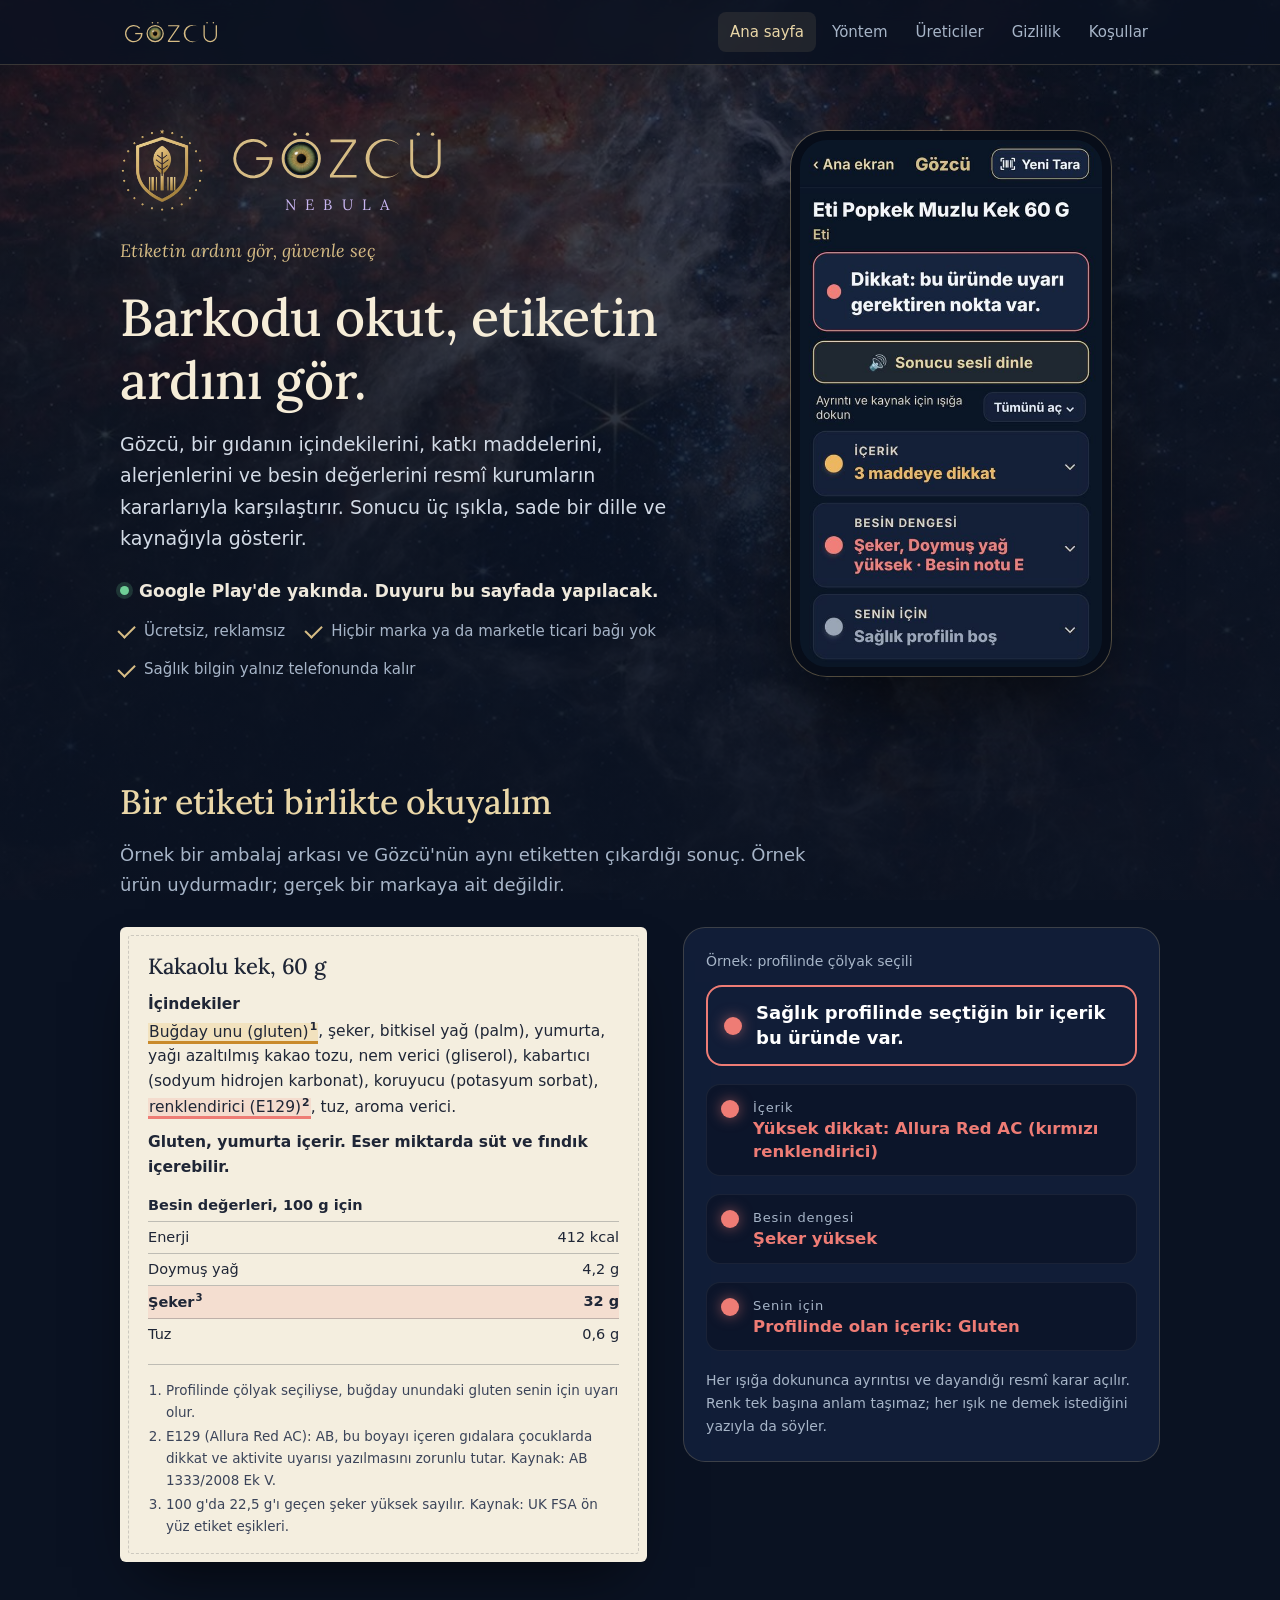
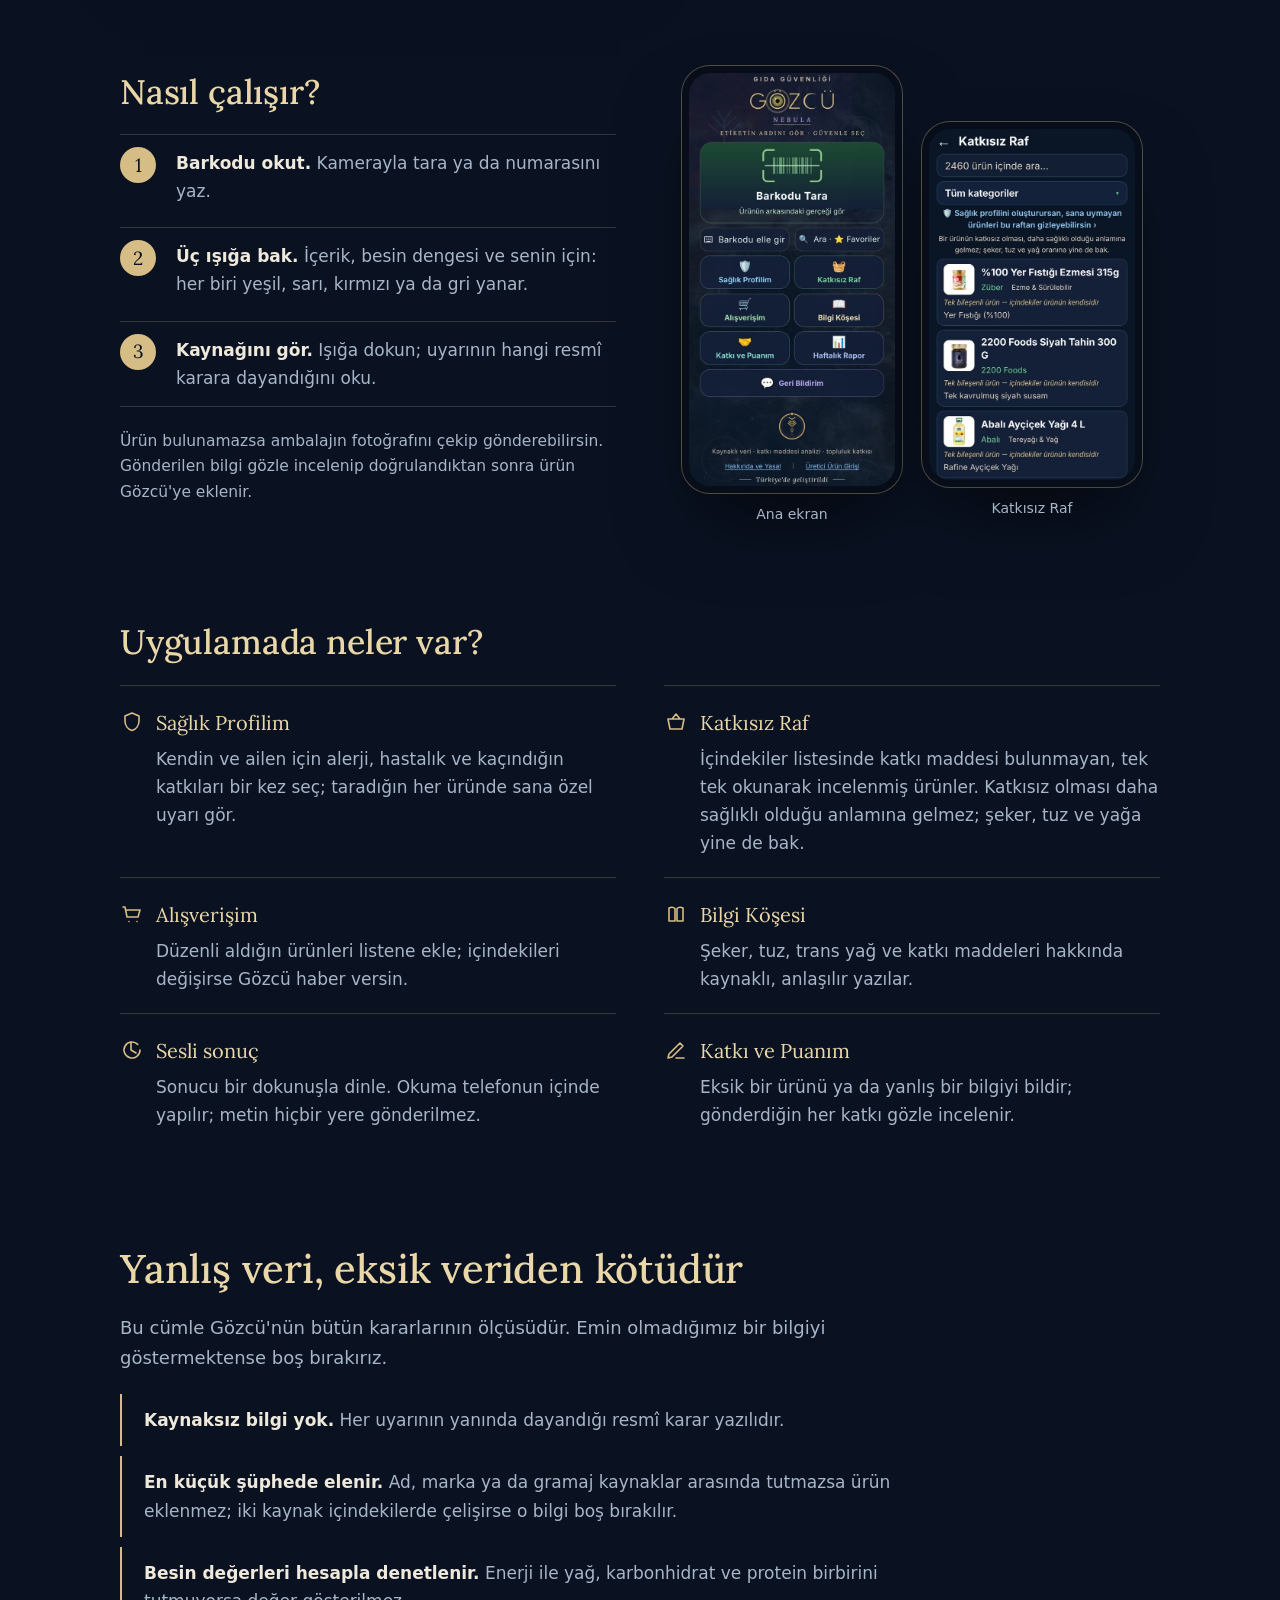
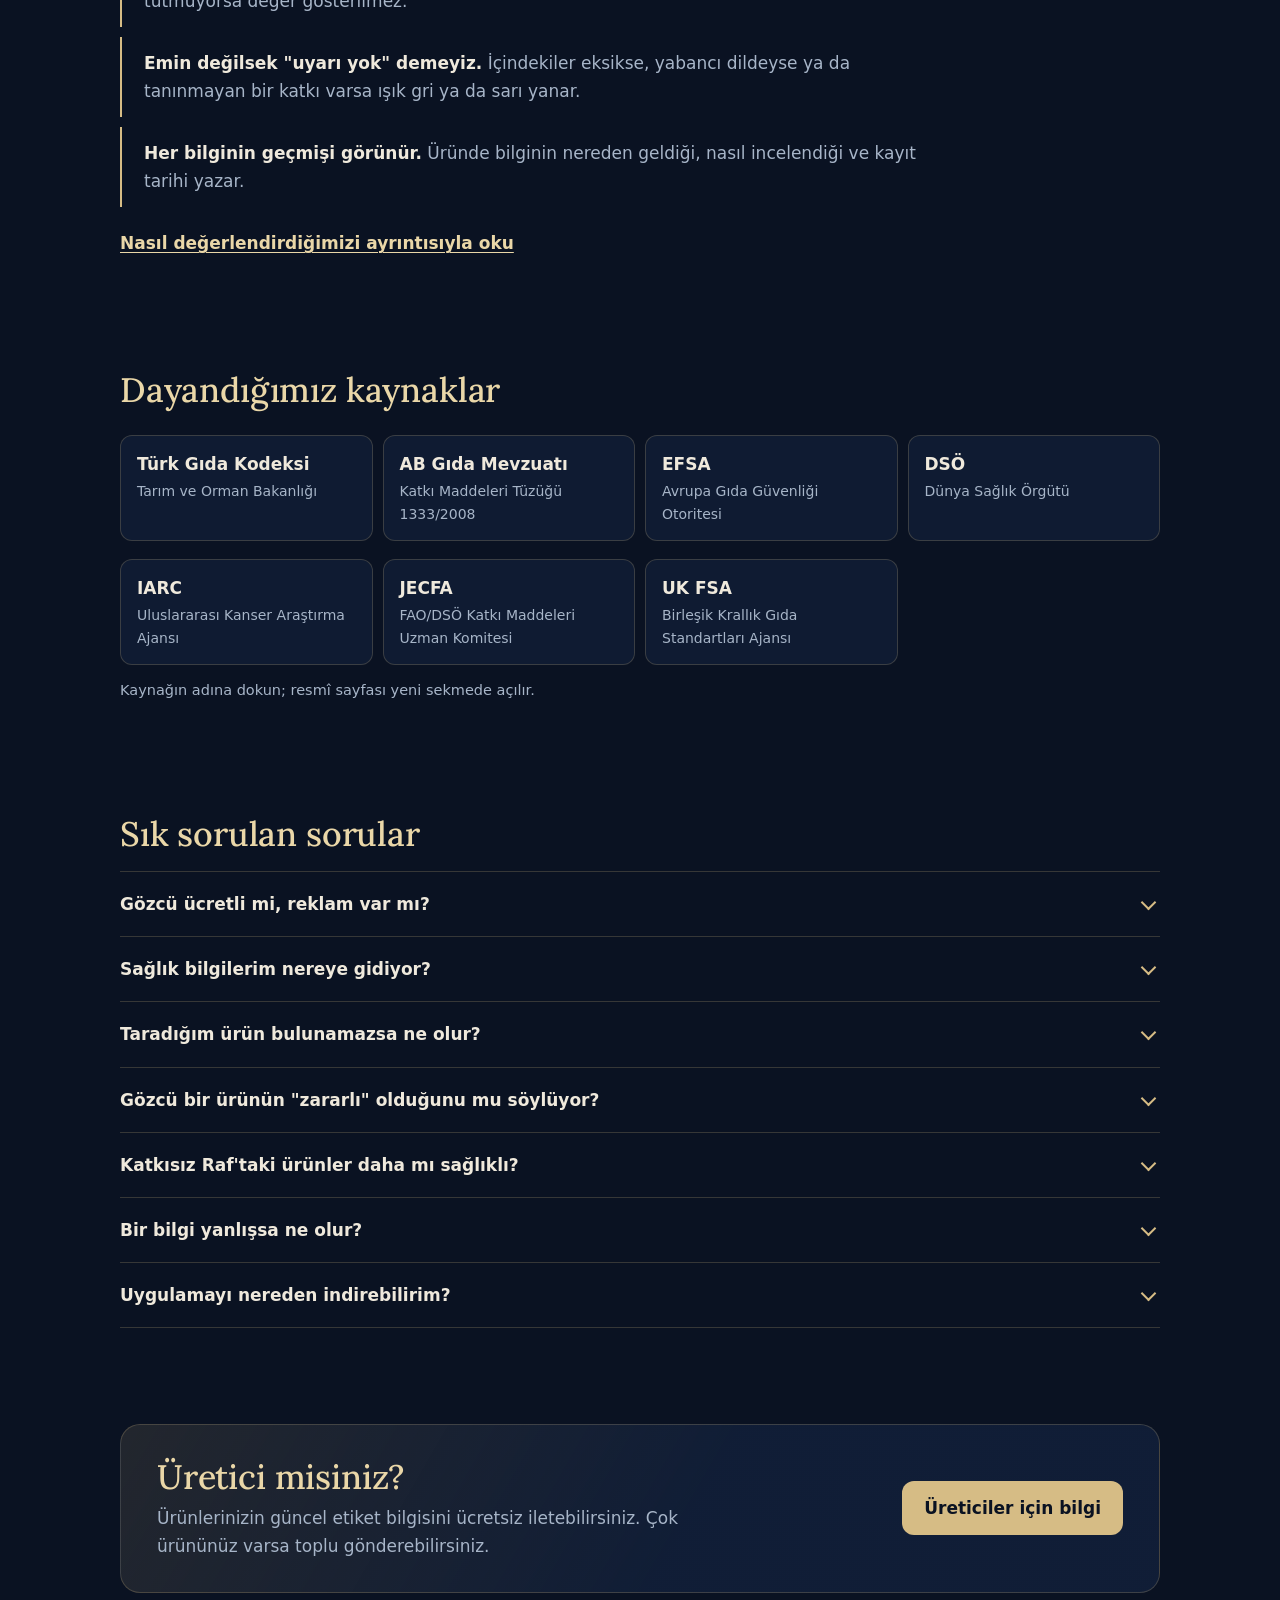
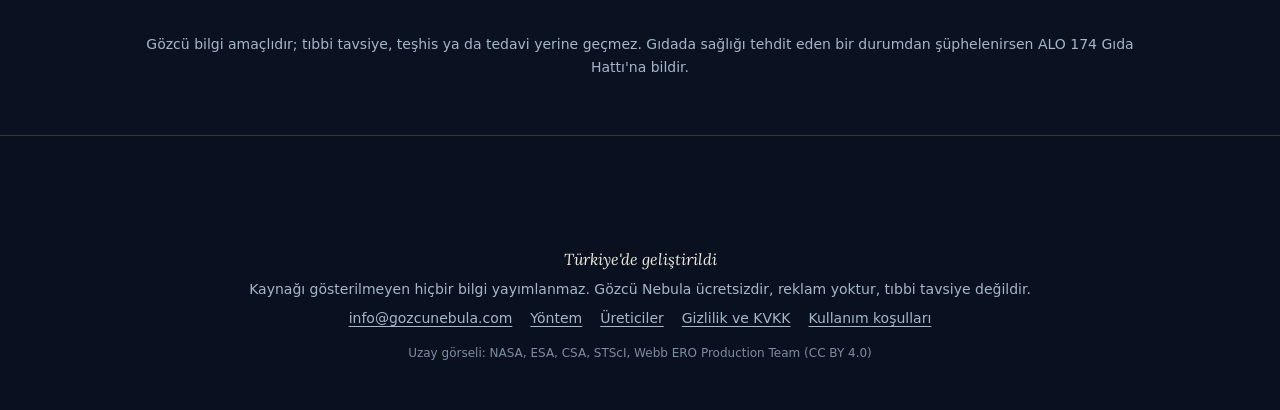
==== commit 8983498c: "Add files via upload" ====
--- a/index.html
+++ b/index.html
@@ -155,7 +155,6 @@
 <img class="muhur" src="kutlan.png" alt="Kutlan amblemi" width="72" height="72" loading="lazy">
 <p class="yerli">Türkiye'de geliştirildi</p>
 <p>Kaynağı gösterilmeyen hiçbir bilgi yayımlanmaz. Gözcü Nebula ücretsizdir, reklam yoktur, tıbbi tavsiye değildir.</p>
-<p>Veri sorumlusu: Ömer Karabulut, Elazığ</p>
 <p class="alt-bag"><a href="mailto:info@gozcunebula.com">info@gozcunebula.com</a><a href="yontem.html">Yöntem</a><a href="uretici.html">Üreticiler</a><a href="gizlilik.html">Gizlilik ve KVKK</a><a href="kosullar.html">Kullanım koşulları</a></p>
 <p class="atif">Uzay görseli: NASA, ESA, CSA, STScI, Webb ERO Production Team (CC BY 4.0)</p>
 </div></footer>
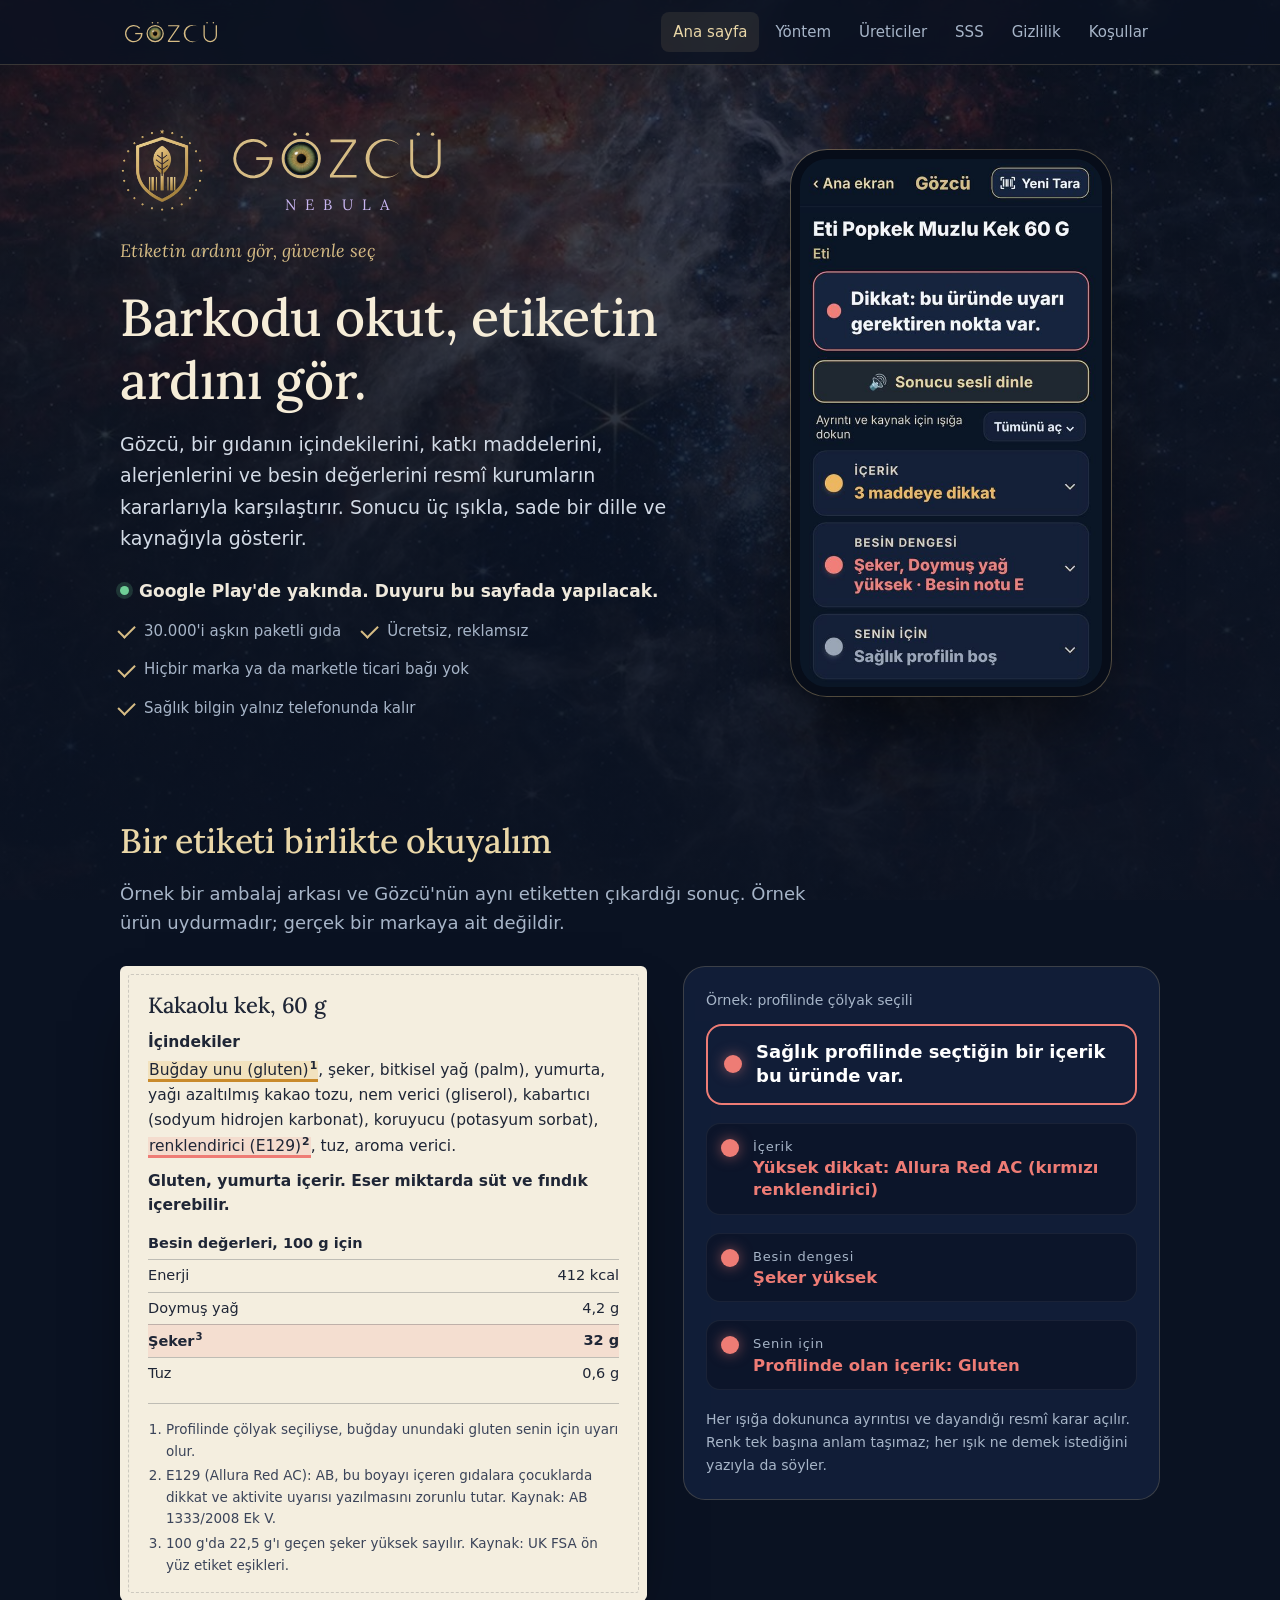
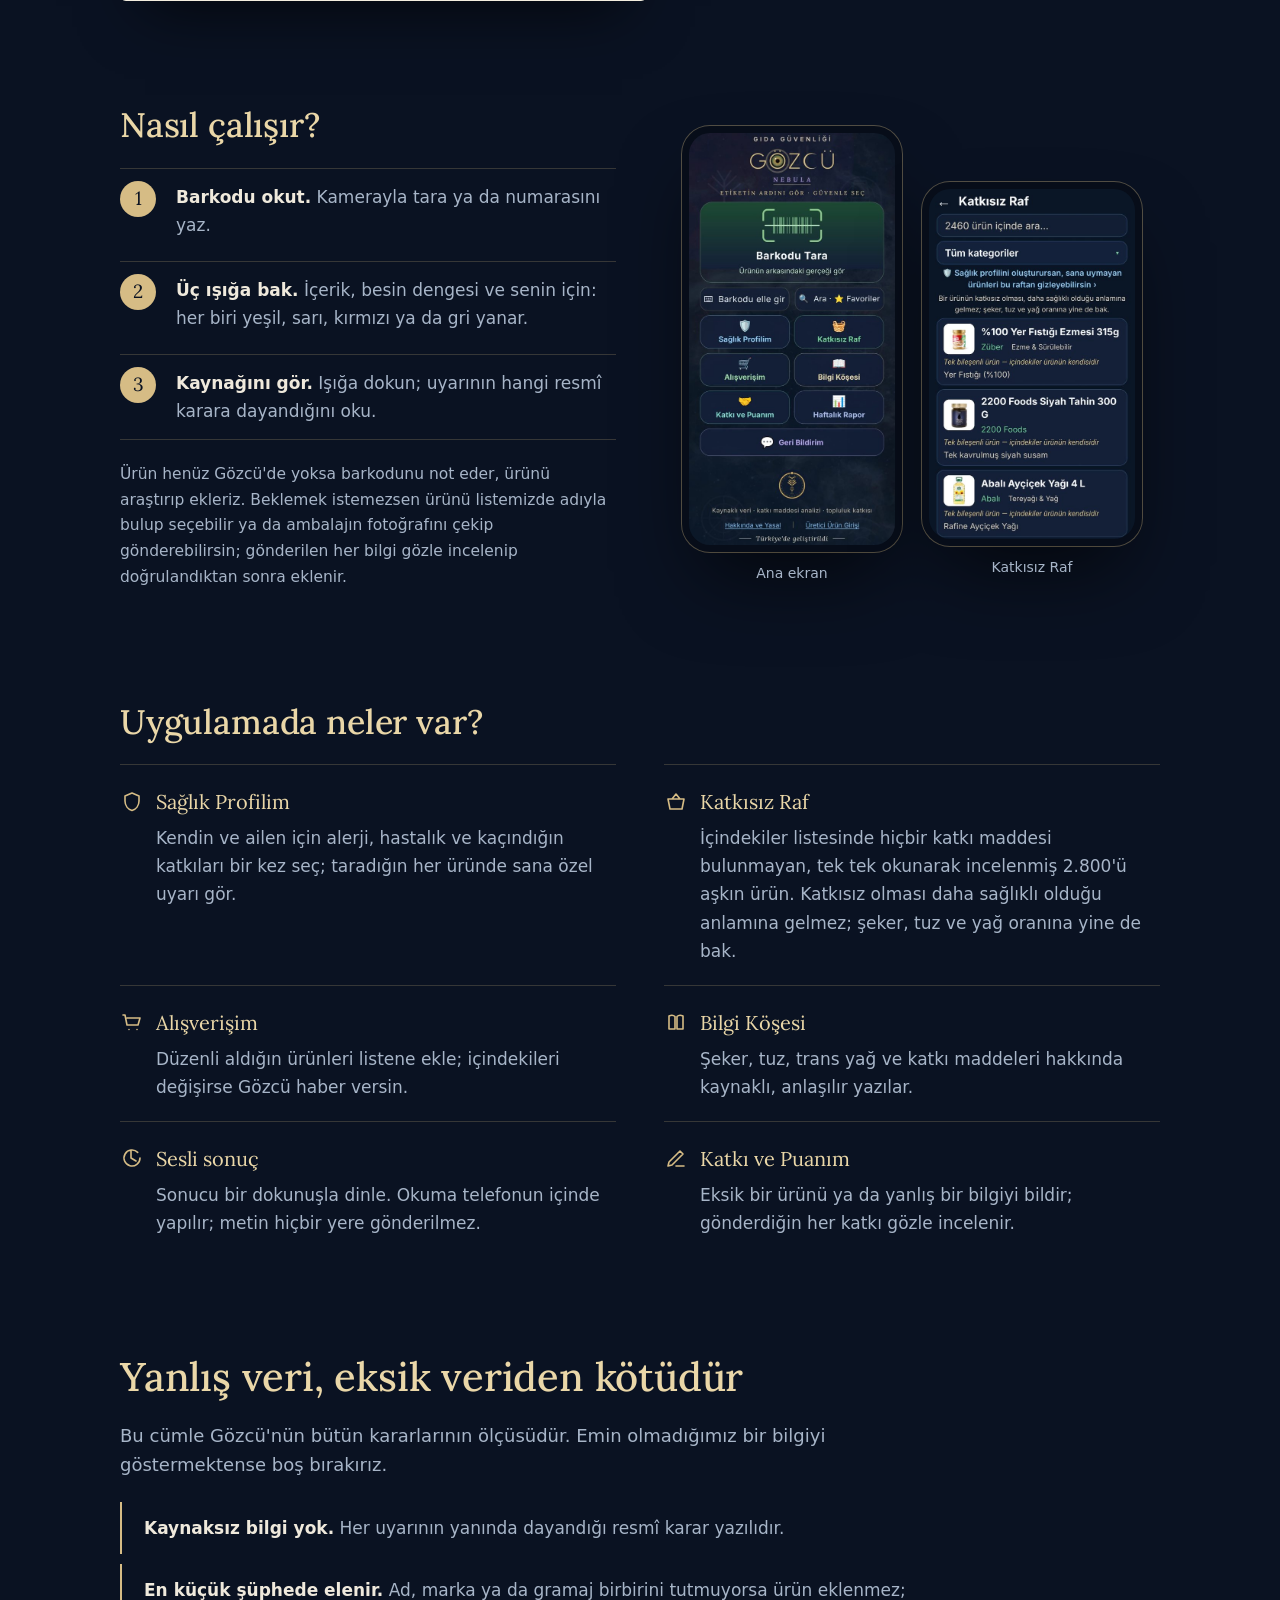
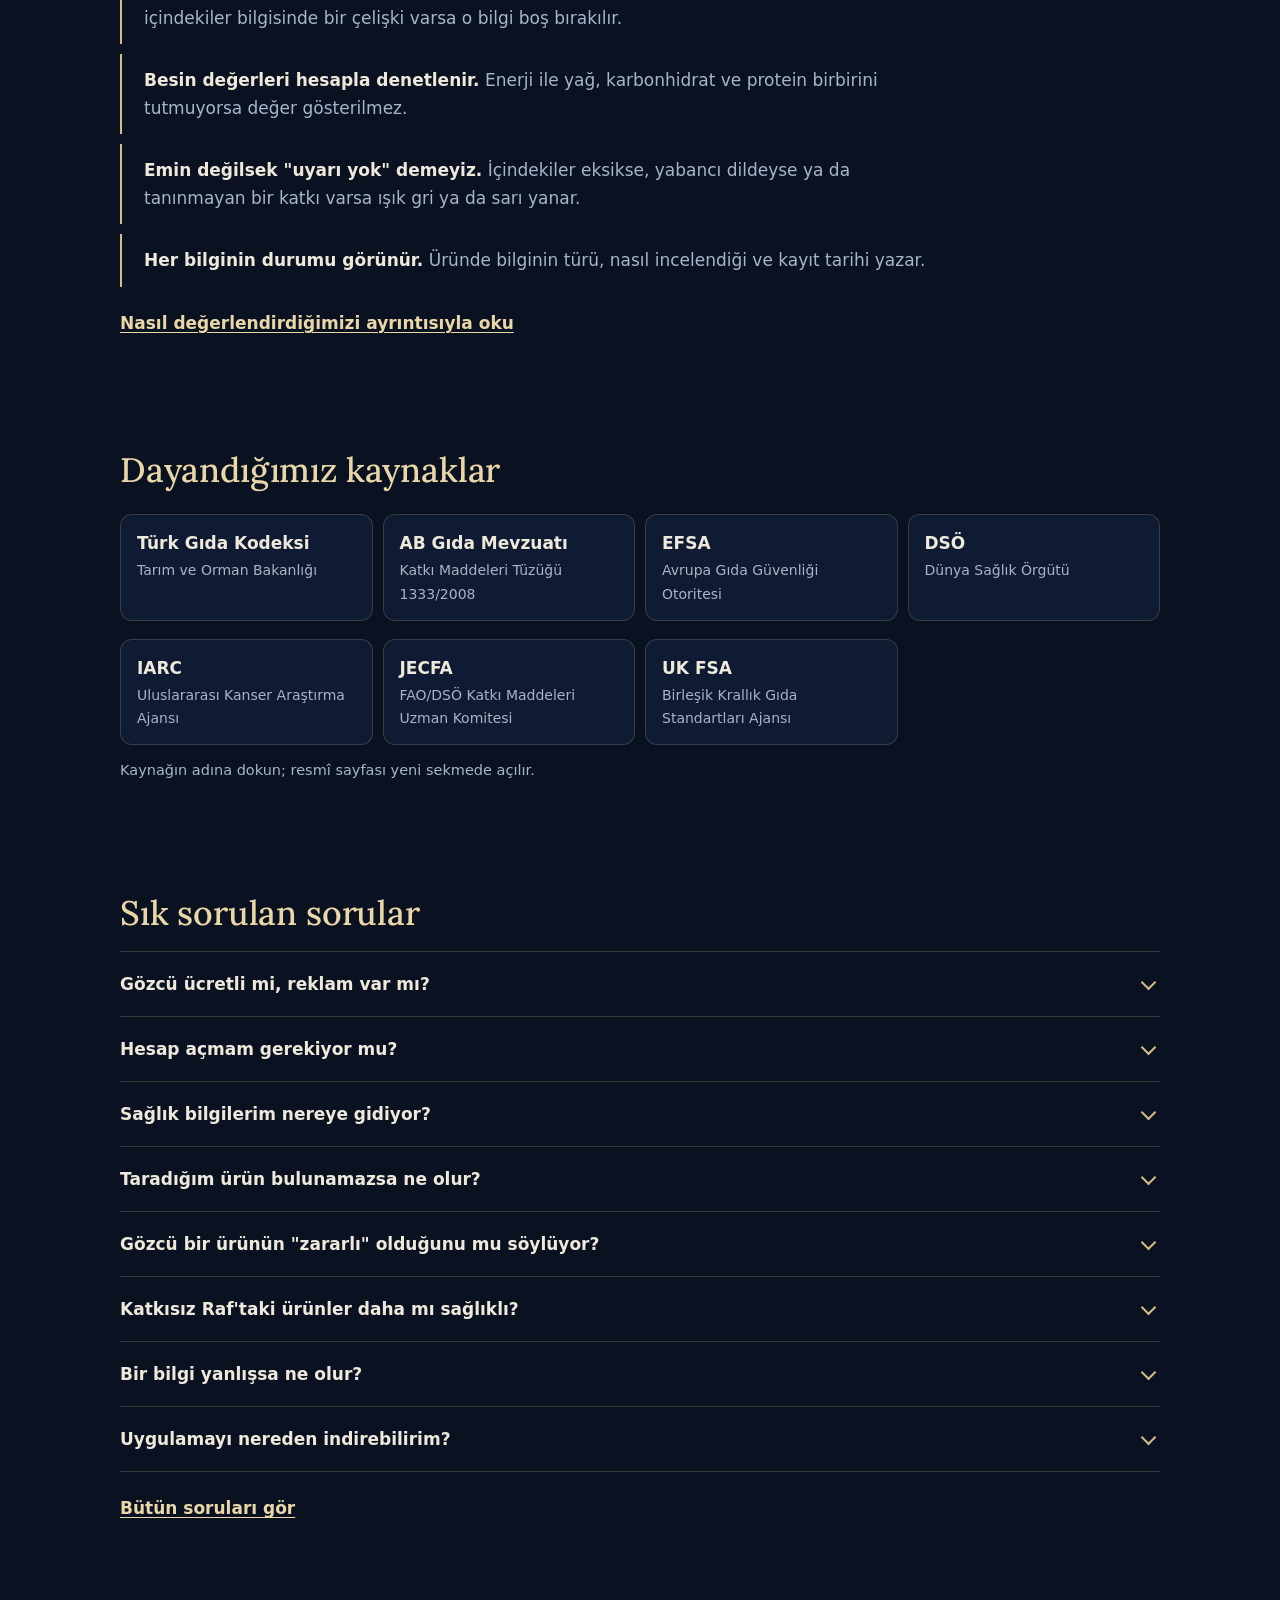
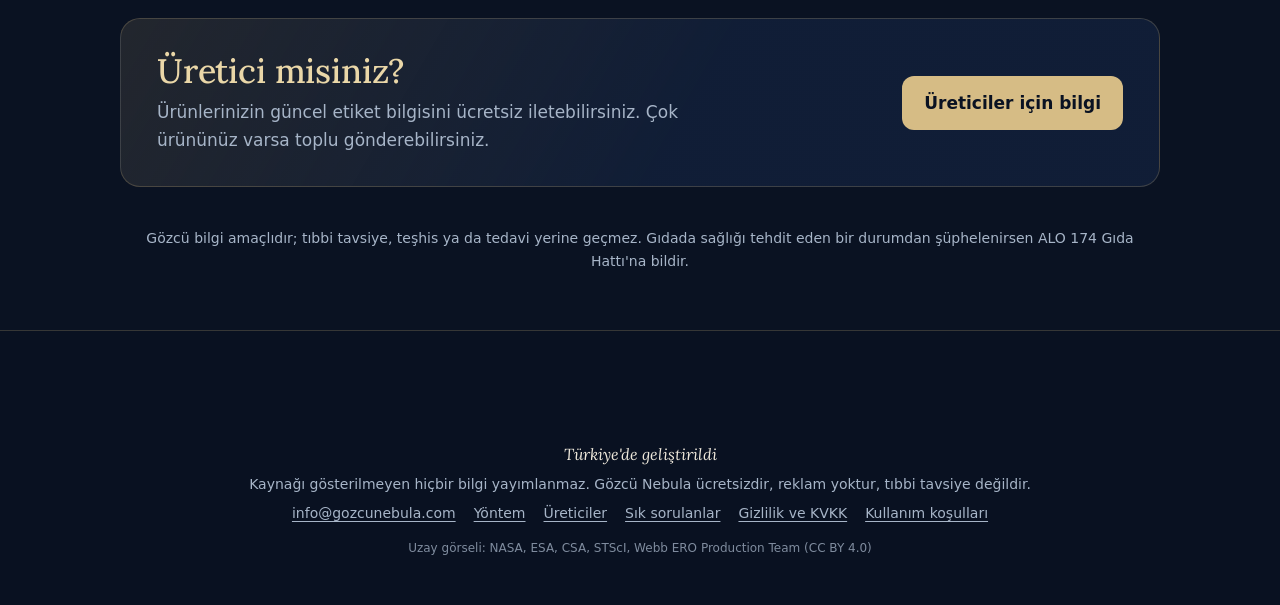
==== commit 0343c487: "Add files via upload" ====
--- a/index.html
+++ b/index.html
@@ -8,13 +8,13 @@
 <meta property="og:image" content="https://gozcunebula.com/paylasim.png"><meta property="og:url" content="https://gozcunebula.com/">
 <link rel="canonical" href="https://gozcunebula.com/">
 <link rel="preload" href="lora-variable.woff" as="font" type="font/woff" crossorigin>
-<link rel="icon" href="amblem.png"><link rel="apple-touch-icon" href="apple-touch-icon.png"><link rel="stylesheet" href="stil.css?v=8"></head>
+<link rel="icon" href="amblem.png"><link rel="apple-touch-icon" href="apple-touch-icon.png"><link rel="stylesheet" href="stil.css?v=9"></head>
 <body class="ana">
 <a class="atla" href="#icerik">İçeriğe geç</a>
 <div class="evren" aria-hidden="true"></div>
 <header class="ust"><div class="kap">
 <a href="./" class="logo"><img src="gozcu_yazi.svg" alt="Gözcü Nebula ana sayfa" width="132" height="34"></a>
-<nav aria-label="Ana menü"><a href="./" aria-current="page">Ana sayfa</a><a href="yontem.html">Yöntem</a><a href="uretici.html">Üreticiler</a><a href="gizlilik.html">Gizlilik</a><a href="kosullar.html">Koşullar</a></nav>
+<nav aria-label="Ana menü"><a href="./" aria-current="page">Ana sayfa</a><a href="yontem.html">Yöntem</a><a href="uretici.html">Üreticiler</a><a href="sss.html">SSS</a><a href="gizlilik.html">Gizlilik</a><a href="kosullar.html">Koşullar</a></nav>
 </div></header>
 
 <main id="icerik">
@@ -26,6 +26,7 @@
 <p class="giris">Gözcü, bir gıdanın içindekilerini, katkı maddelerini, alerjenlerini ve besin değerlerini resmî kurumların kararlarıyla karşılaştırır. Sonucu üç ışıkla, sade bir dille ve kaynağıyla gösterir.</p>
 <p class="durum"><span class="nokta" aria-hidden="true"></span>Google Play'de yakında. Duyuru bu sayfada yapılacak.</p>
 <ul class="sozler">
+<li>30.000'i aşkın paketli gıda</li>
 <li>Ücretsiz, reklamsız</li>
 <li>Hiçbir marka ya da marketle ticari bağı yok</li>
 <li>Sağlık bilgin yalnız telefonunda kalır</li>
@@ -82,7 +83,7 @@
 <li><b>Üç ışığa bak.</b> İçerik, besin dengesi ve senin için: her biri yeşil, sarı, kırmızı ya da gri yanar.</li>
 <li><b>Kaynağını gör.</b> Işığa dokun; uyarının hangi resmî karara dayandığını oku.</li>
 </ol>
-<p class="yok-ise">Ürün bulunamazsa ambalajın fotoğrafını çekip gönderebilirsin. Gönderilen bilgi gözle incelenip doğrulandıktan sonra ürün Gözcü'ye eklenir.</p>
+<p class="yok-ise">Ürün henüz Gözcü'de yoksa barkodunu not eder, ürünü araştırıp ekleriz. Beklemek istemezsen ürünü listemizde adıyla bulup seçebilir ya da ambalajın fotoğrafını çekip gönderebilirsin; gönderilen her bilgi gözle incelenip doğrulandıktan sonra eklenir.</p>
 </div>
 <div class="ekranlar">
 <figure><div class="telefon"><img src="ekran_ana.jpg" alt="Uygulamanın ana ekranı: barkod tarama düğmesi ve menüler" loading="lazy" width="540" height="1238"></div><figcaption>Ana ekran</figcaption></figure>
@@ -94,7 +95,7 @@
 <h2 id="oz-b">Uygulamada neler var?</h2>
 <dl>
 <div><dt><svg viewBox="0 0 24 24" aria-hidden="true"><path d="M12 3l7 3v5c0 4.4-3 8.2-7 9.5C8 19.2 5 15.4 5 11V6l7-3z"/></svg>Sağlık Profilim</dt><dd>Kendin ve ailen için alerji, hastalık ve kaçındığın katkıları bir kez seç; taradığın her üründe sana özel uyarı gör.</dd></div>
-<div><dt><svg viewBox="0 0 24 24" aria-hidden="true"><path d="M4 9h16l-2 10H6L4 9zM8 9l4-5 4 5"/></svg>Katkısız Raf</dt><dd>İçindekiler listesinde katkı maddesi bulunmayan, tek tek okunarak incelenmiş ürünler. Katkısız olması daha sağlıklı olduğu anlamına gelmez; şeker, tuz ve yağa yine de bak.</dd></div>
+<div><dt><svg viewBox="0 0 24 24" aria-hidden="true"><path d="M4 9h16l-2 10H6L4 9zM8 9l4-5 4 5"/></svg>Katkısız Raf</dt><dd>İçindekiler listesinde hiçbir katkı maddesi bulunmayan, tek tek okunarak incelenmiş 2.800'ü aşkın ürün. Katkısız olması daha sağlıklı olduğu anlamına gelmez; şeker, tuz ve yağ oranına yine de bak.</dd></div>
 <div><dt><svg viewBox="0 0 24 24" aria-hidden="true"><path d="M3 5h2l2 10h11l2-7H7M9 19.5h.01M17 19.5h.01"/></svg>Alışverişim</dt><dd>Düzenli aldığın ürünleri listene ekle; içindekileri değişirse Gözcü haber versin.</dd></div>
 <div><dt><svg viewBox="0 0 24 24" aria-hidden="true"><path d="M5 6v13h6M19 6v13h-6M11 19V6.5C9.5 5 7 5 5 6M13 19V6.5C14.5 5 17 5 19 6"/></svg>Bilgi Köşesi</dt><dd>Şeker, tuz, trans yağ ve katkı maddeleri hakkında kaynaklı, anlaşılır yazılar.</dd></div>
 <div><dt><svg viewBox="0 0 24 24" aria-hidden="true"><path d="M11 4v8l5 3M20 12a8 8 0 1 1-2.3-5.6"/></svg>Sesli sonuç</dt><dd>Sonucu bir dokunuşla dinle. Okuma telefonun içinde yapılır; metin hiçbir yere gönderilmez.</dd></div>
@@ -107,10 +108,10 @@
 <p class="bolum-giris">Bu cümle Gözcü'nün bütün kararlarının ölçüsüdür. Emin olmadığımız bir bilgiyi göstermektense boş bırakırız.</p>
 <ul class="ilkeler">
 <li><b>Kaynaksız bilgi yok.</b> Her uyarının yanında dayandığı resmî karar yazılıdır.</li>
-<li><b>En küçük şüphede elenir.</b> Ad, marka ya da gramaj kaynaklar arasında tutmazsa ürün eklenmez; iki kaynak içindekilerde çelişirse o bilgi boş bırakılır.</li>
+<li><b>En küçük şüphede elenir.</b> Ad, marka ya da gramaj birbirini tutmuyorsa ürün eklenmez; içindekiler bilgisinde bir çelişki varsa o bilgi boş bırakılır.</li>
 <li><b>Besin değerleri hesapla denetlenir.</b> Enerji ile yağ, karbonhidrat ve protein birbirini tutmuyorsa değer gösterilmez.</li>
 <li><b>Emin değilsek "uyarı yok" demeyiz.</b> İçindekiler eksikse, yabancı dildeyse ya da tanınmayan bir katkı varsa ışık gri ya da sarı yanar.</li>
-<li><b>Her bilginin geçmişi görünür.</b> Üründe bilginin nereden geldiği, nasıl incelendiği ve kayıt tarihi yazar.</li>
+<li><b>Her bilginin durumu görünür.</b> Üründe bilginin türü, nasıl incelendiği ve kayıt tarihi yazar.</li>
 </ul>
 <p><a class="bag" href="yontem.html">Nasıl değerlendirdiğimizi ayrıntısıyla oku</a></p>
 </section>
@@ -132,12 +133,14 @@
 <section class="kap sss" aria-labelledby="sss-b">
 <h2 id="sss-b">Sık sorulan sorular</h2>
 <details><summary>Gözcü ücretli mi, reklam var mı?</summary><p>Hayır. Gözcü ücretsizdir ve reklam göstermez. Hiçbir üretici, marka veya marketle ticari ilişkisi yoktur; listelerde yer almak ya da sıralama için ücret alınmaz.</p></details>
+<details><summary>Hesap açmam gerekiyor mu?</summary><p>Hayır. Gözcü'yü kullanmak için üye olman, giriş yapman ya da e-posta vermen gerekmez. Uygulamayı indirip hemen kullanmaya başlayabilirsin.</p></details>
 <details><summary>Sağlık bilgilerim nereye gidiyor?</summary><p>Hiçbir yere. Sağlık Profilim'de seçtiğin bilgiler yalnız telefonunda saklanır, sunucuya gönderilmez. Ayrıntılar <a href="gizlilik.html">Gizlilik</a> sayfasında.</p></details>
-<details><summary>Taradığım ürün bulunamazsa ne olur?</summary><p>Ambalajın fotoğrafını çekip gönderebilirsin. Gönderilen bilgiler incelenip doğrulandıktan sonra ürün Gözcü'ye eklenir.</p></details>
+<details><summary>Taradığım ürün bulunamazsa ne olur?</summary><p>Barkodunu not eder, ürünü araştırıp ekleriz. İstersen ürünü listemizde adıyla bulup seçebilir ya da ambalajın fotoğrafını çekip gönderebilirsin; gönderilen bilgiler incelenip doğrulandıktan sonra ürün Gözcü'ye eklenir.</p></details>
 <details><summary>Gözcü bir ürünün "zararlı" olduğunu mu söylüyor?</summary><p>Hayır. Gözcü ambalajda beyan edilen içeriği resmî kurum kararlarıyla karşılaştırır; ürün ya da üretici hakkında bir hüküm vermez ve tıbbi tavsiye değildir. Ambalajdaki bilgi esastır.</p></details>
 <details><summary>Katkısız Raf'taki ürünler daha mı sağlıklı?</summary><p>Hayır, bu ikisi aynı şey değildir. Katkısız Raf'ta yalnız içindekiler listesinde katkı maddesi bulunmayan ürünler yer alır. Katkısız bir ürün de sağlık için önerilenin üzerinde şeker, tuz ya da yağ içerebilir; bunu her ürünün "Besin dengesi" ışığında görebilirsin.</p></details>
-<details><summary>Bir bilgi yanlışsa ne olur?</summary><p>Uygulamadaki "Bu bilgi yanlış mı? Bildir" düğmesiyle haber verebilirsin; bildirim incelenir ve düzeltilir. Üreticiler de güncel etiket belgesiyle düzeltme isteyebilir.</p></details>
+<details><summary>Bir bilgi yanlışsa ne olur?</summary><p>Uygulamadaki Geri Bildirim ekranından ya da <a href="mailto:info@gozcunebula.com">info@gozcunebula.com</a> adresinden haber verebilirsin; her bildirim incelenir, gerekiyorsa düzeltilir. Üreticiler de güncel etiket belgesiyle düzeltme isteyebilir.</p></details>
 <details><summary>Uygulamayı nereden indirebilirim?</summary><p>Gözcü Nebula yakında Google Play'de olacak. Duyuru bu sayfada yapılacak.</p></details>
+<p class="sss-tumu"><a class="bag" href="sss.html">Bütün soruları gör</a></p>
 </section>
 
 <section class="kap uretici-bant" aria-labelledby="ur-b">
@@ -155,7 +158,7 @@
 <img class="muhur" src="kutlan.png" alt="Kutlan amblemi" width="72" height="72" loading="lazy">
 <p class="yerli">Türkiye'de geliştirildi</p>
 <p>Kaynağı gösterilmeyen hiçbir bilgi yayımlanmaz. Gözcü Nebula ücretsizdir, reklam yoktur, tıbbi tavsiye değildir.</p>
-<p class="alt-bag"><a href="mailto:info@gozcunebula.com">info@gozcunebula.com</a><a href="yontem.html">Yöntem</a><a href="uretici.html">Üreticiler</a><a href="gizlilik.html">Gizlilik ve KVKK</a><a href="kosullar.html">Kullanım koşulları</a></p>
+<p class="alt-bag"><a href="mailto:info@gozcunebula.com">info@gozcunebula.com</a><a href="yontem.html">Yöntem</a><a href="uretici.html">Üreticiler</a><a href="sss.html">Sık sorulanlar</a><a href="gizlilik.html">Gizlilik ve KVKK</a><a href="kosullar.html">Kullanım koşulları</a></p>
 <p class="atif">Uzay görseli: NASA, ESA, CSA, STScI, Webb ERO Production Team (CC BY 4.0)</p>
 </div></footer>
 </body></html>
--- a/stil.css
+++ b/stil.css
@@ -154,6 +154,7 @@
 /* SSS ve açılır kutular (diğer sayfalar da kullanır) */
 details{border-bottom:1px solid var(--cizgi);padding:4px 0}
 .sss details:first-of-type{border-top:1px solid var(--cizgi)}
+.sss-tumu{margin-top:22px}
 summary{cursor:pointer;list-style:none;padding:14px 32px 14px 0;font-weight:600;color:var(--fildisi);position:relative}
 summary::-webkit-details-marker{display:none}
 summary:after{content:"";position:absolute;right:6px;top:21px;width:9px;height:9px;border-right:2px solid var(--altin);border-bottom:2px solid var(--altin);transform:rotate(45deg);transition:transform .2s}
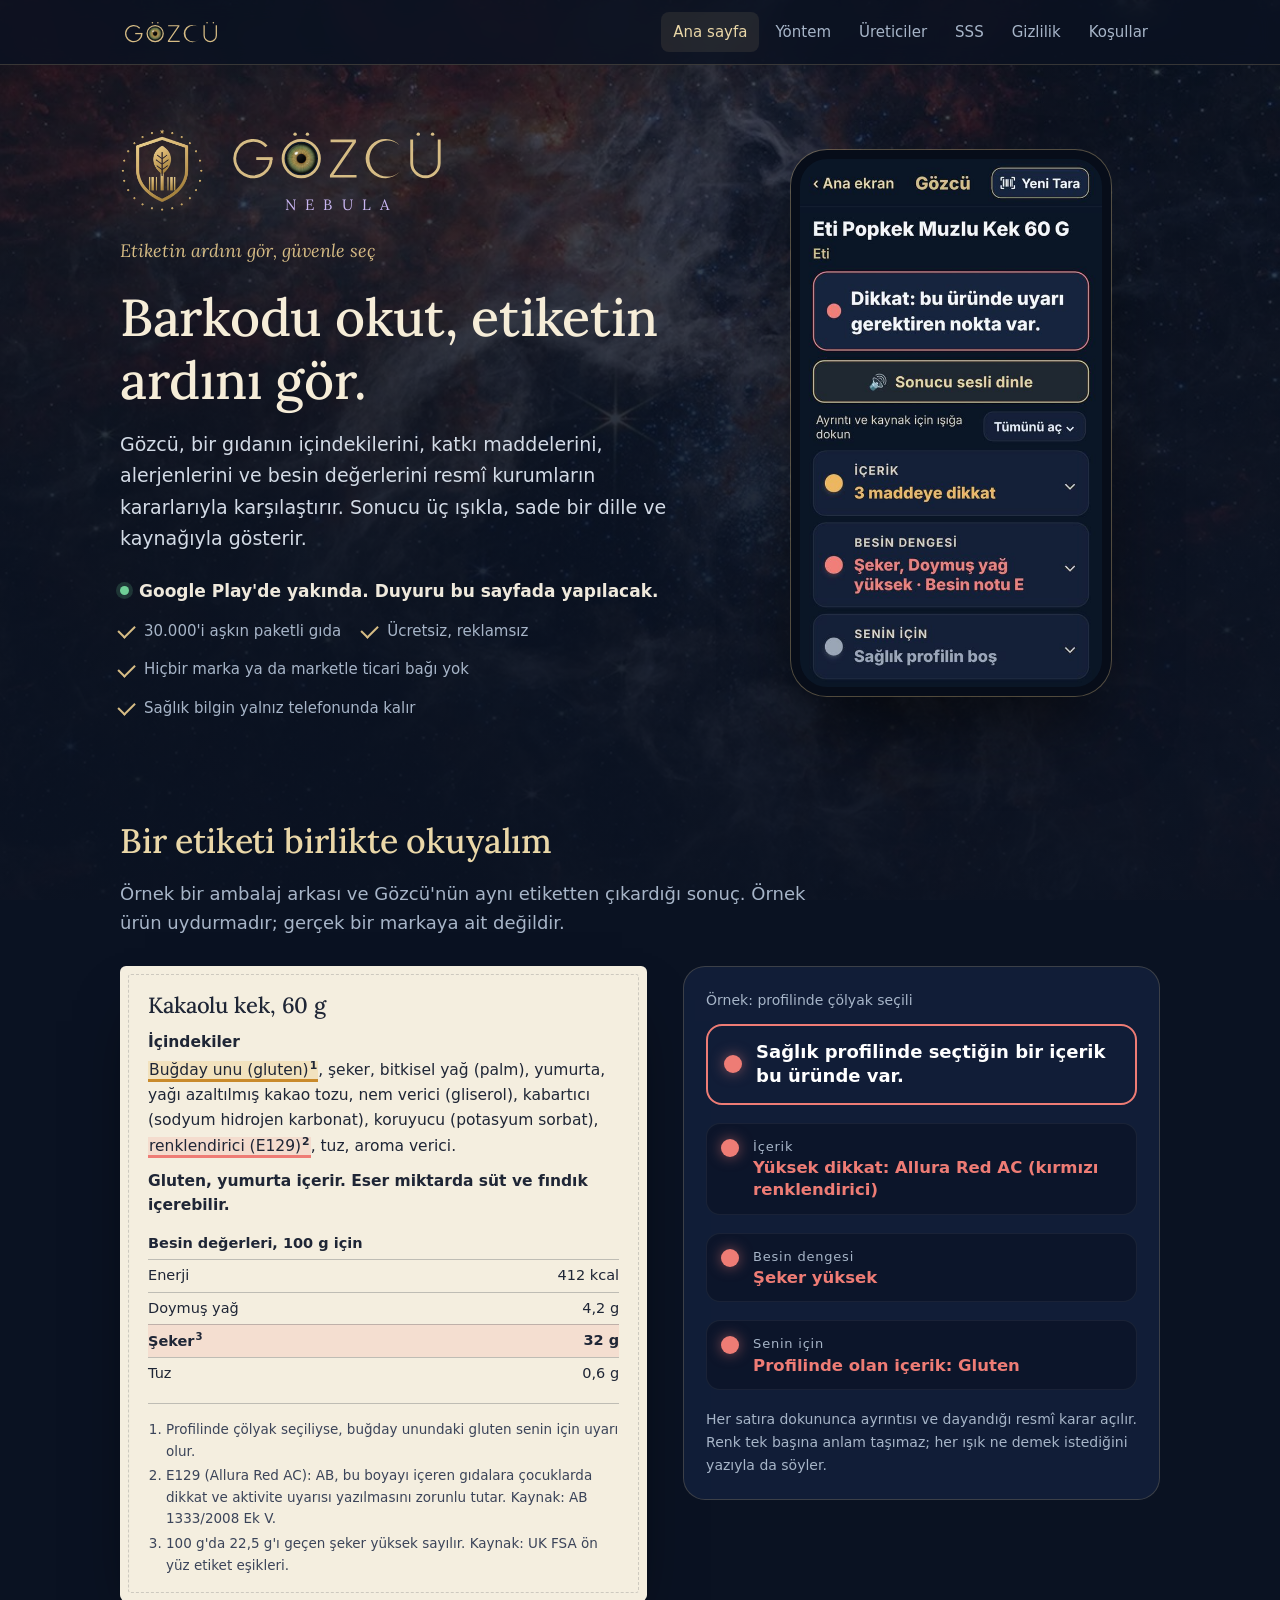
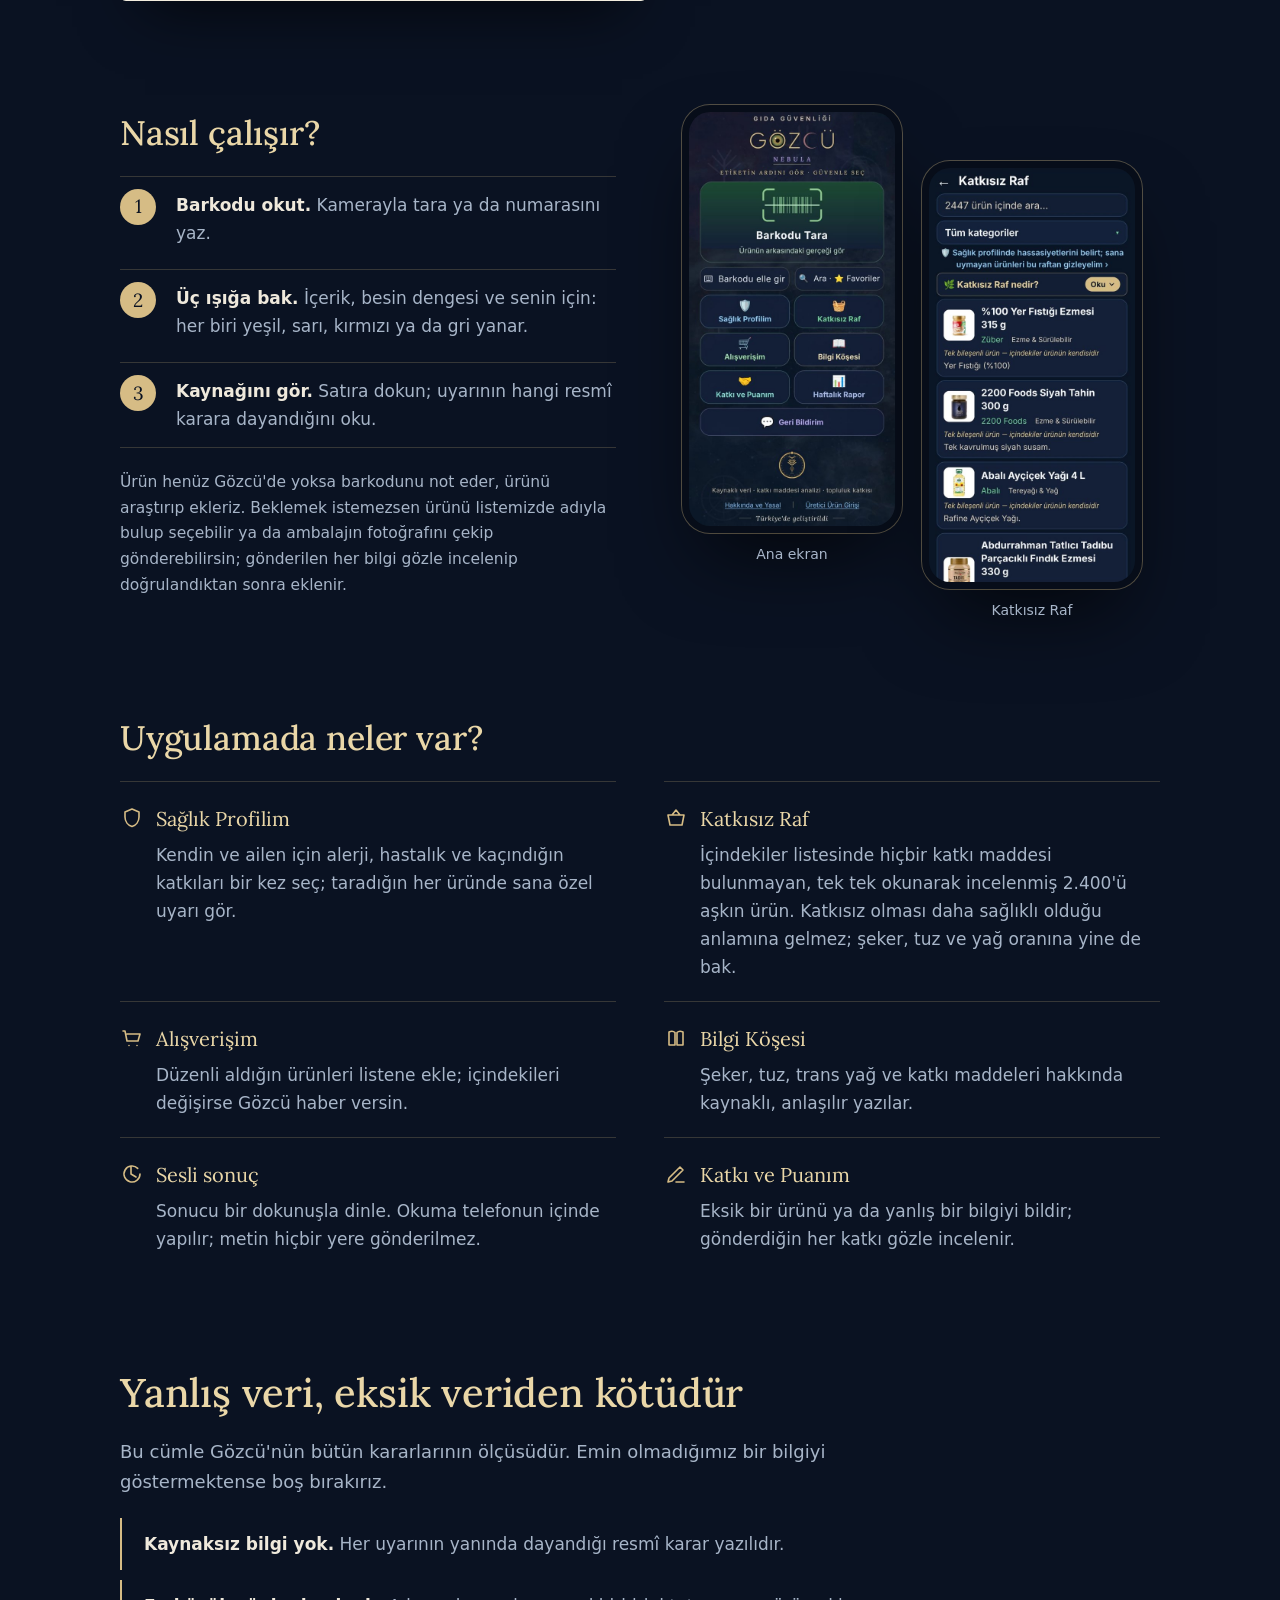
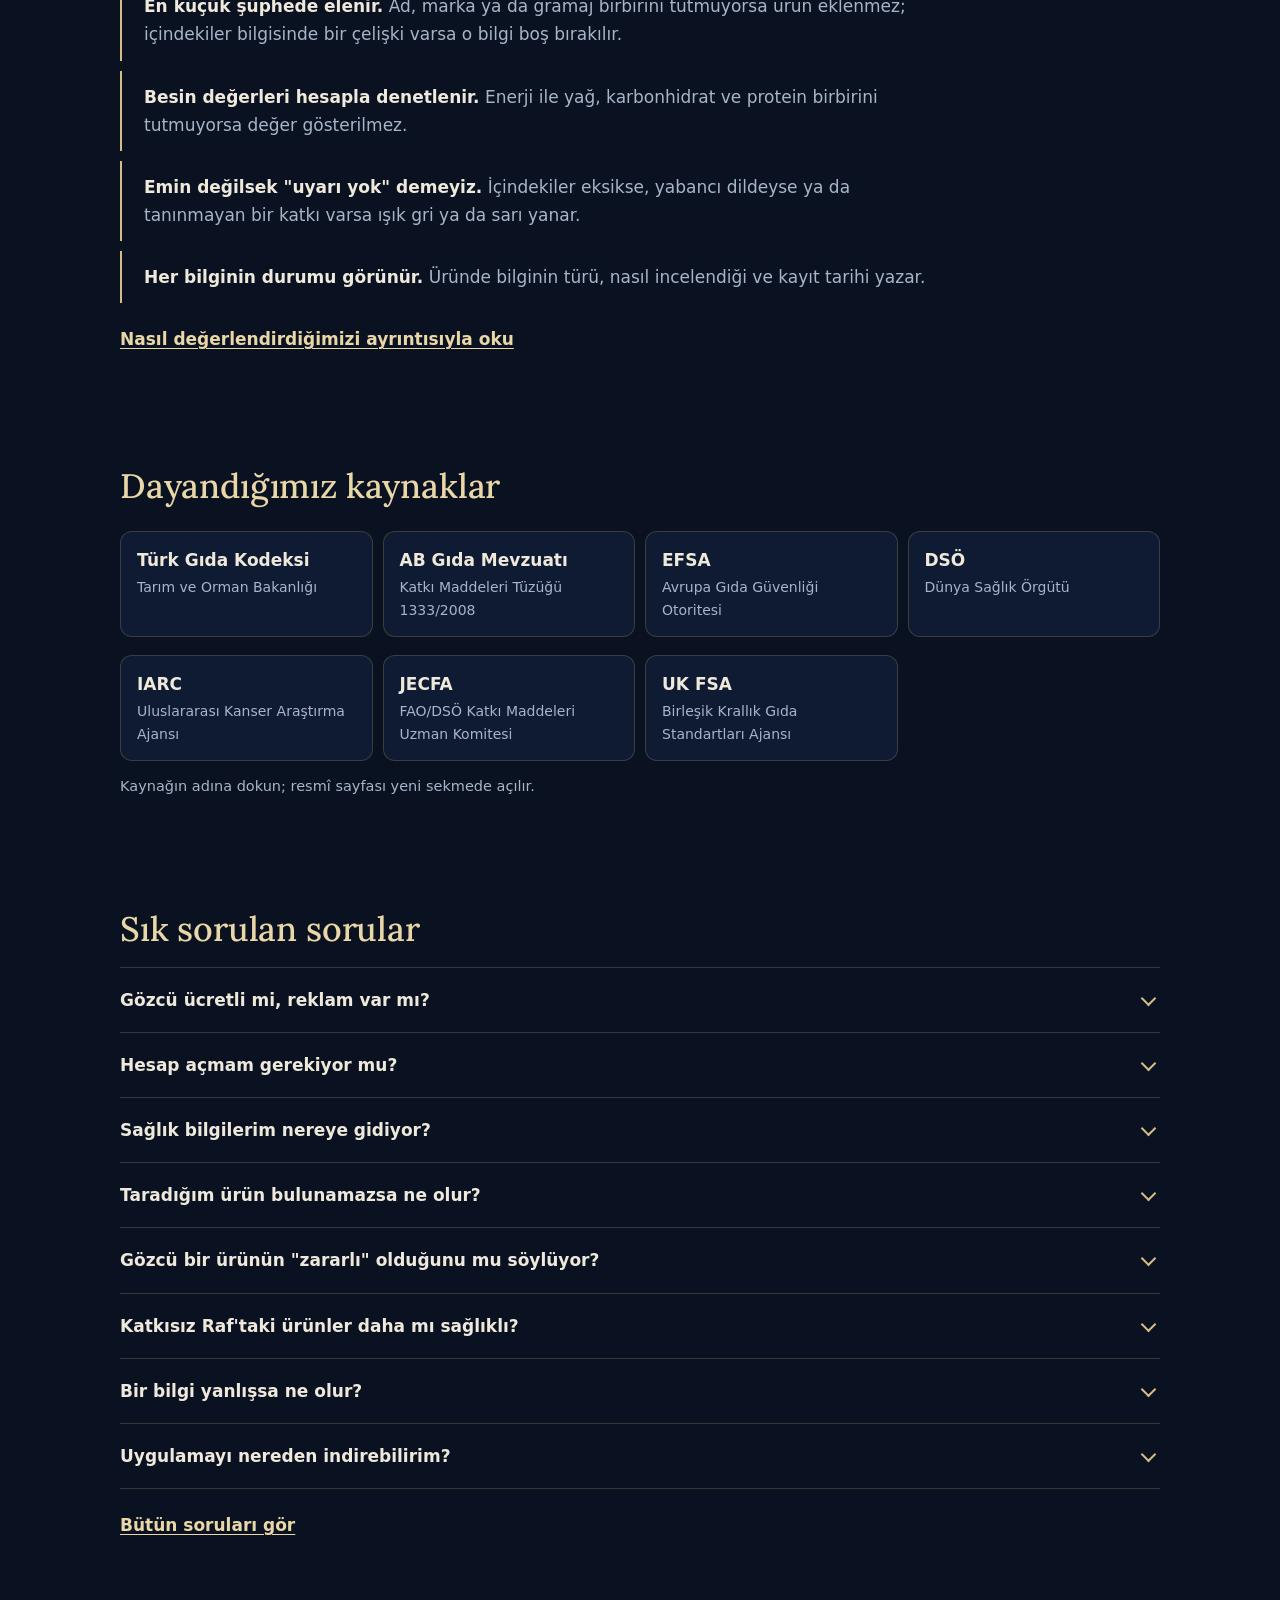
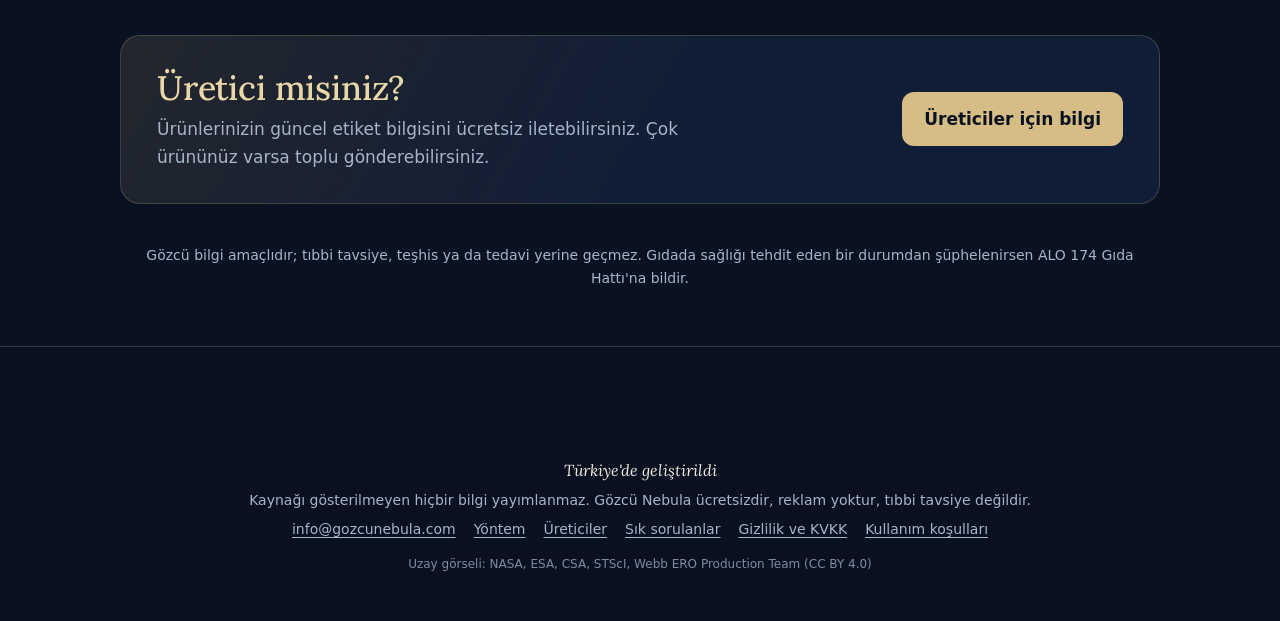
==== commit 39aa0811: "Add files via upload" ====
--- a/index.html
+++ b/index.html
@@ -69,7 +69,7 @@
 <li class="isik-k"><span class="lamba" aria-hidden="true"></span><div><span class="soru">Besin dengesi</span><b>Şeker yüksek</b></div></li>
 <li class="isik-k"><span class="lamba" aria-hidden="true"></span><div><span class="soru">Senin için</span><b>Profilinde olan içerik: Gluten</b></div></li>
 </ul>
-<p class="sonuc-alt">Her ışığa dokununca ayrıntısı ve dayandığı resmî karar açılır. Renk tek başına anlam taşımaz; her ışık ne demek istediğini yazıyla da söyler.</p>
+<p class="sonuc-alt">Her satıra dokununca ayrıntısı ve dayandığı resmî karar açılır. Renk tek başına anlam taşımaz; her ışık ne demek istediğini yazıyla da söyler.</p>
 </div>
 </div>
 </div>
@@ -81,13 +81,13 @@
 <ol class="adimlar">
 <li><b>Barkodu okut.</b> Kamerayla tara ya da numarasını yaz.</li>
 <li><b>Üç ışığa bak.</b> İçerik, besin dengesi ve senin için: her biri yeşil, sarı, kırmızı ya da gri yanar.</li>
-<li><b>Kaynağını gör.</b> Işığa dokun; uyarının hangi resmî karara dayandığını oku.</li>
+<li><b>Kaynağını gör.</b> Satıra dokun; uyarının hangi resmî karara dayandığını oku.</li>
 </ol>
 <p class="yok-ise">Ürün henüz Gözcü'de yoksa barkodunu not eder, ürünü araştırıp ekleriz. Beklemek istemezsen ürünü listemizde adıyla bulup seçebilir ya da ambalajın fotoğrafını çekip gönderebilirsin; gönderilen her bilgi gözle incelenip doğrulandıktan sonra eklenir.</p>
 </div>
 <div class="ekranlar">
-<figure><div class="telefon"><img src="ekran_ana.jpg" alt="Uygulamanın ana ekranı: barkod tarama düğmesi ve menüler" loading="lazy" width="540" height="1238"></div><figcaption>Ana ekran</figcaption></figure>
-<figure class="kaydir"><div class="telefon"><img src="ekran_raf.jpg" alt="Katkısız Raf ekranı: katkı maddesi içermeyen ürünlerin listesi" loading="lazy" width="540" height="1050"></div><figcaption>Katkısız Raf</figcaption></figure>
+<figure><div class="telefon"><img src="ekran_ana.jpg" alt="Uygulamanın ana ekranı: Barkodu Tara düğmesi, Sağlık Profilim, Katkısız Raf, Alışverişim, Bilgi Köşesi, Katkı ve Puanım, Haftalık Rapor ve Geri Bildirim" loading="lazy" width="540" height="1084"></div><figcaption>Ana ekran</figcaption></figure>
+<figure class="kaydir"><div class="telefon"><img src="ekran_raf.jpg" alt="Katkısız Raf ekranı: katkı maddesi içermeyen ürünlerin listesi" loading="lazy" width="540" height="1084"></div><figcaption>Katkısız Raf</figcaption></figure>
 </div>
 </section>
 
@@ -95,7 +95,7 @@
 <h2 id="oz-b">Uygulamada neler var?</h2>
 <dl>
 <div><dt><svg viewBox="0 0 24 24" aria-hidden="true"><path d="M12 3l7 3v5c0 4.4-3 8.2-7 9.5C8 19.2 5 15.4 5 11V6l7-3z"/></svg>Sağlık Profilim</dt><dd>Kendin ve ailen için alerji, hastalık ve kaçındığın katkıları bir kez seç; taradığın her üründe sana özel uyarı gör.</dd></div>
-<div><dt><svg viewBox="0 0 24 24" aria-hidden="true"><path d="M4 9h16l-2 10H6L4 9zM8 9l4-5 4 5"/></svg>Katkısız Raf</dt><dd>İçindekiler listesinde hiçbir katkı maddesi bulunmayan, tek tek okunarak incelenmiş 2.800'ü aşkın ürün. Katkısız olması daha sağlıklı olduğu anlamına gelmez; şeker, tuz ve yağ oranına yine de bak.</dd></div>
+<div><dt><svg viewBox="0 0 24 24" aria-hidden="true"><path d="M4 9h16l-2 10H6L4 9zM8 9l4-5 4 5"/></svg>Katkısız Raf</dt><dd>İçindekiler listesinde hiçbir katkı maddesi bulunmayan, tek tek okunarak incelenmiş 2.400'ü aşkın ürün. Katkısız olması daha sağlıklı olduğu anlamına gelmez; şeker, tuz ve yağ oranına yine de bak.</dd></div>
 <div><dt><svg viewBox="0 0 24 24" aria-hidden="true"><path d="M3 5h2l2 10h11l2-7H7M9 19.5h.01M17 19.5h.01"/></svg>Alışverişim</dt><dd>Düzenli aldığın ürünleri listene ekle; içindekileri değişirse Gözcü haber versin.</dd></div>
 <div><dt><svg viewBox="0 0 24 24" aria-hidden="true"><path d="M5 6v13h6M19 6v13h-6M11 19V6.5C9.5 5 7 5 5 6M13 19V6.5C14.5 5 17 5 19 6"/></svg>Bilgi Köşesi</dt><dd>Şeker, tuz, trans yağ ve katkı maddeleri hakkında kaynaklı, anlaşılır yazılar.</dd></div>
 <div><dt><svg viewBox="0 0 24 24" aria-hidden="true"><path d="M11 4v8l5 3M20 12a8 8 0 1 1-2.3-5.6"/></svg>Sesli sonuç</dt><dd>Sonucu bir dokunuşla dinle. Okuma telefonun içinde yapılır; metin hiçbir yere gönderilmez.</dd></div>
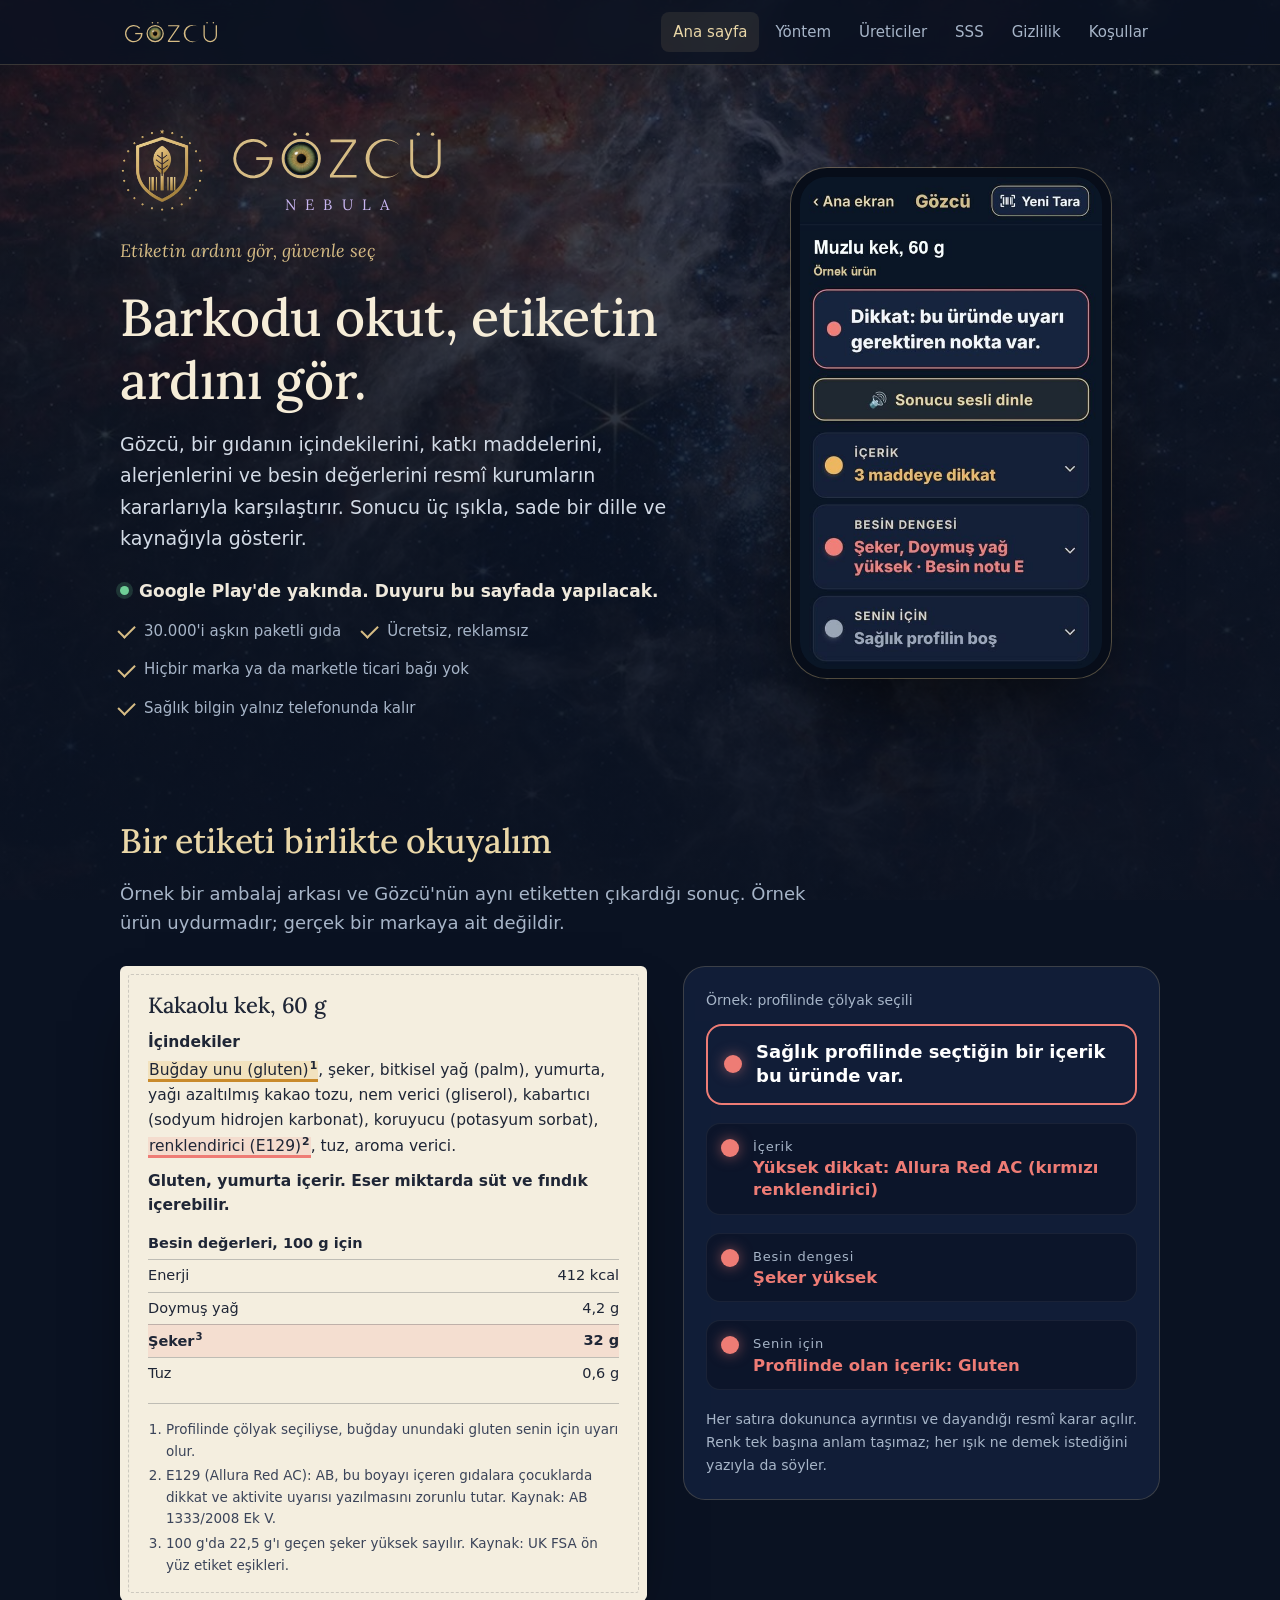
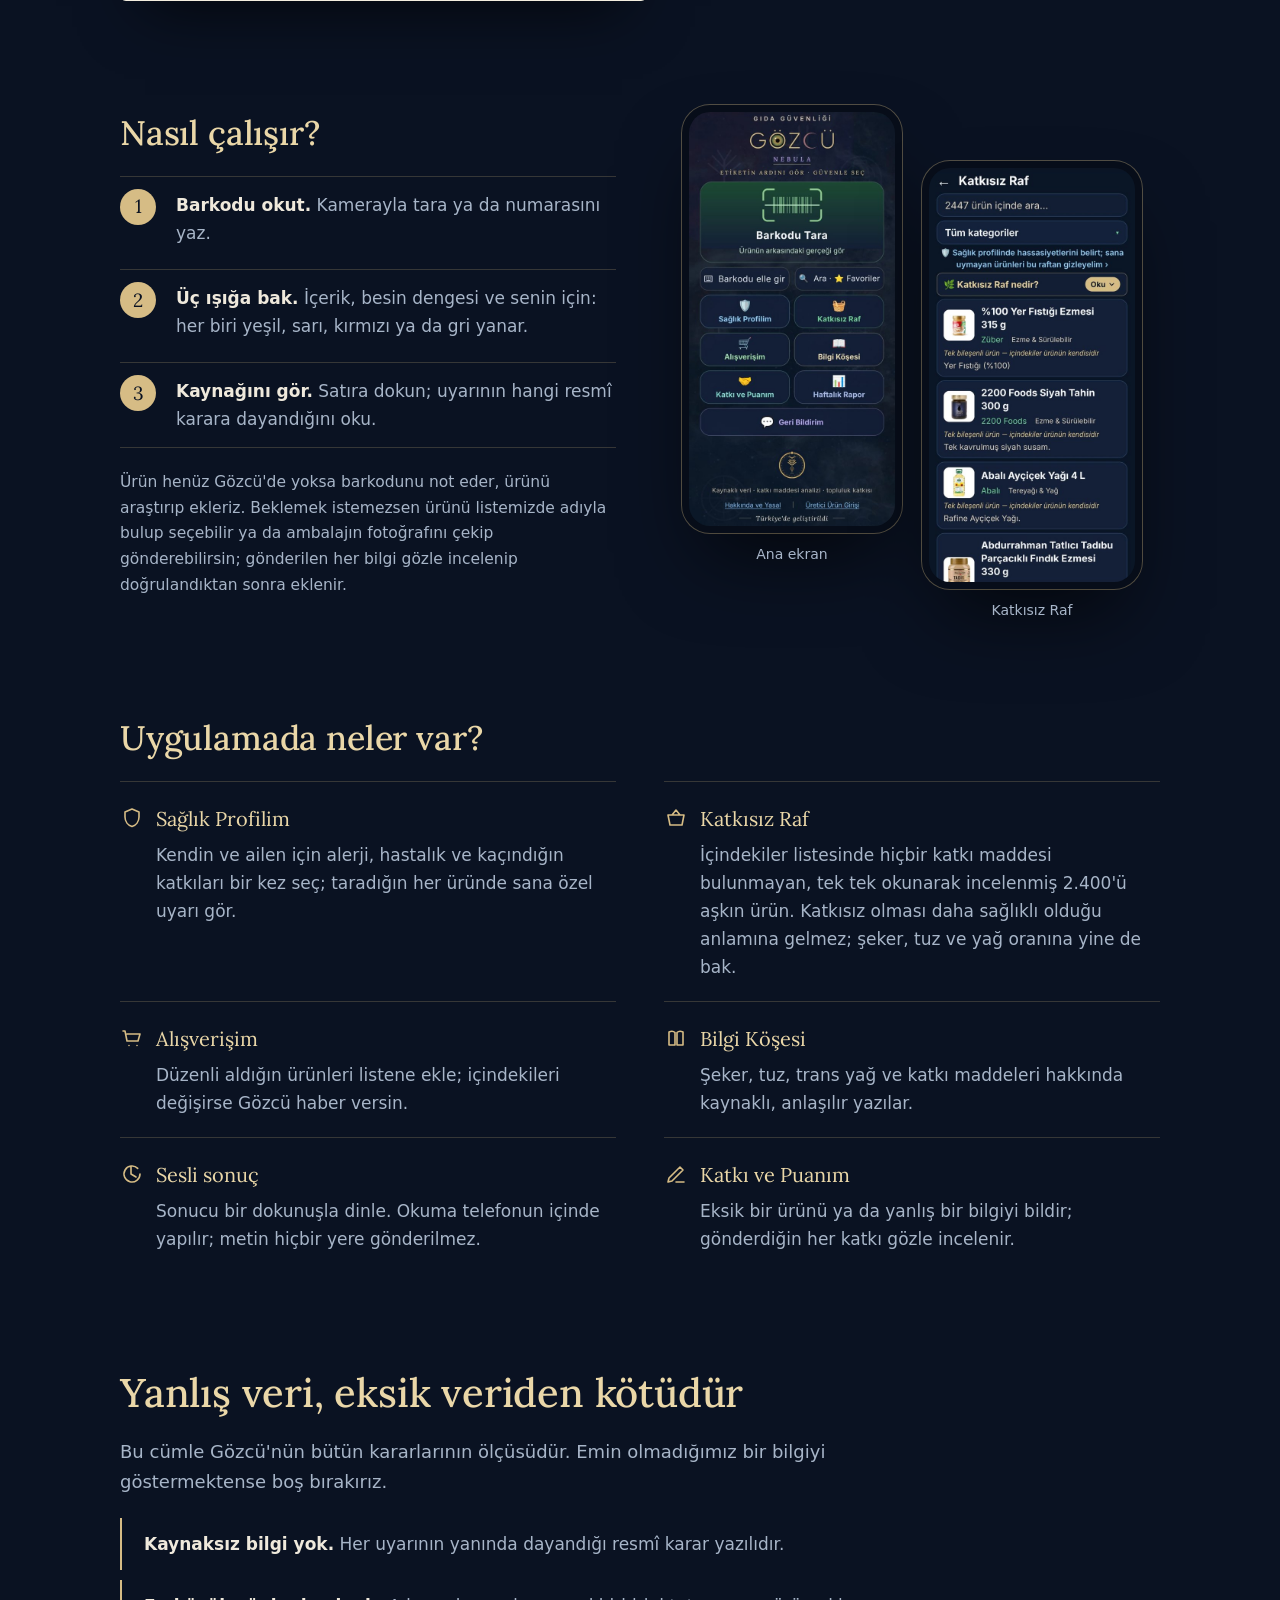
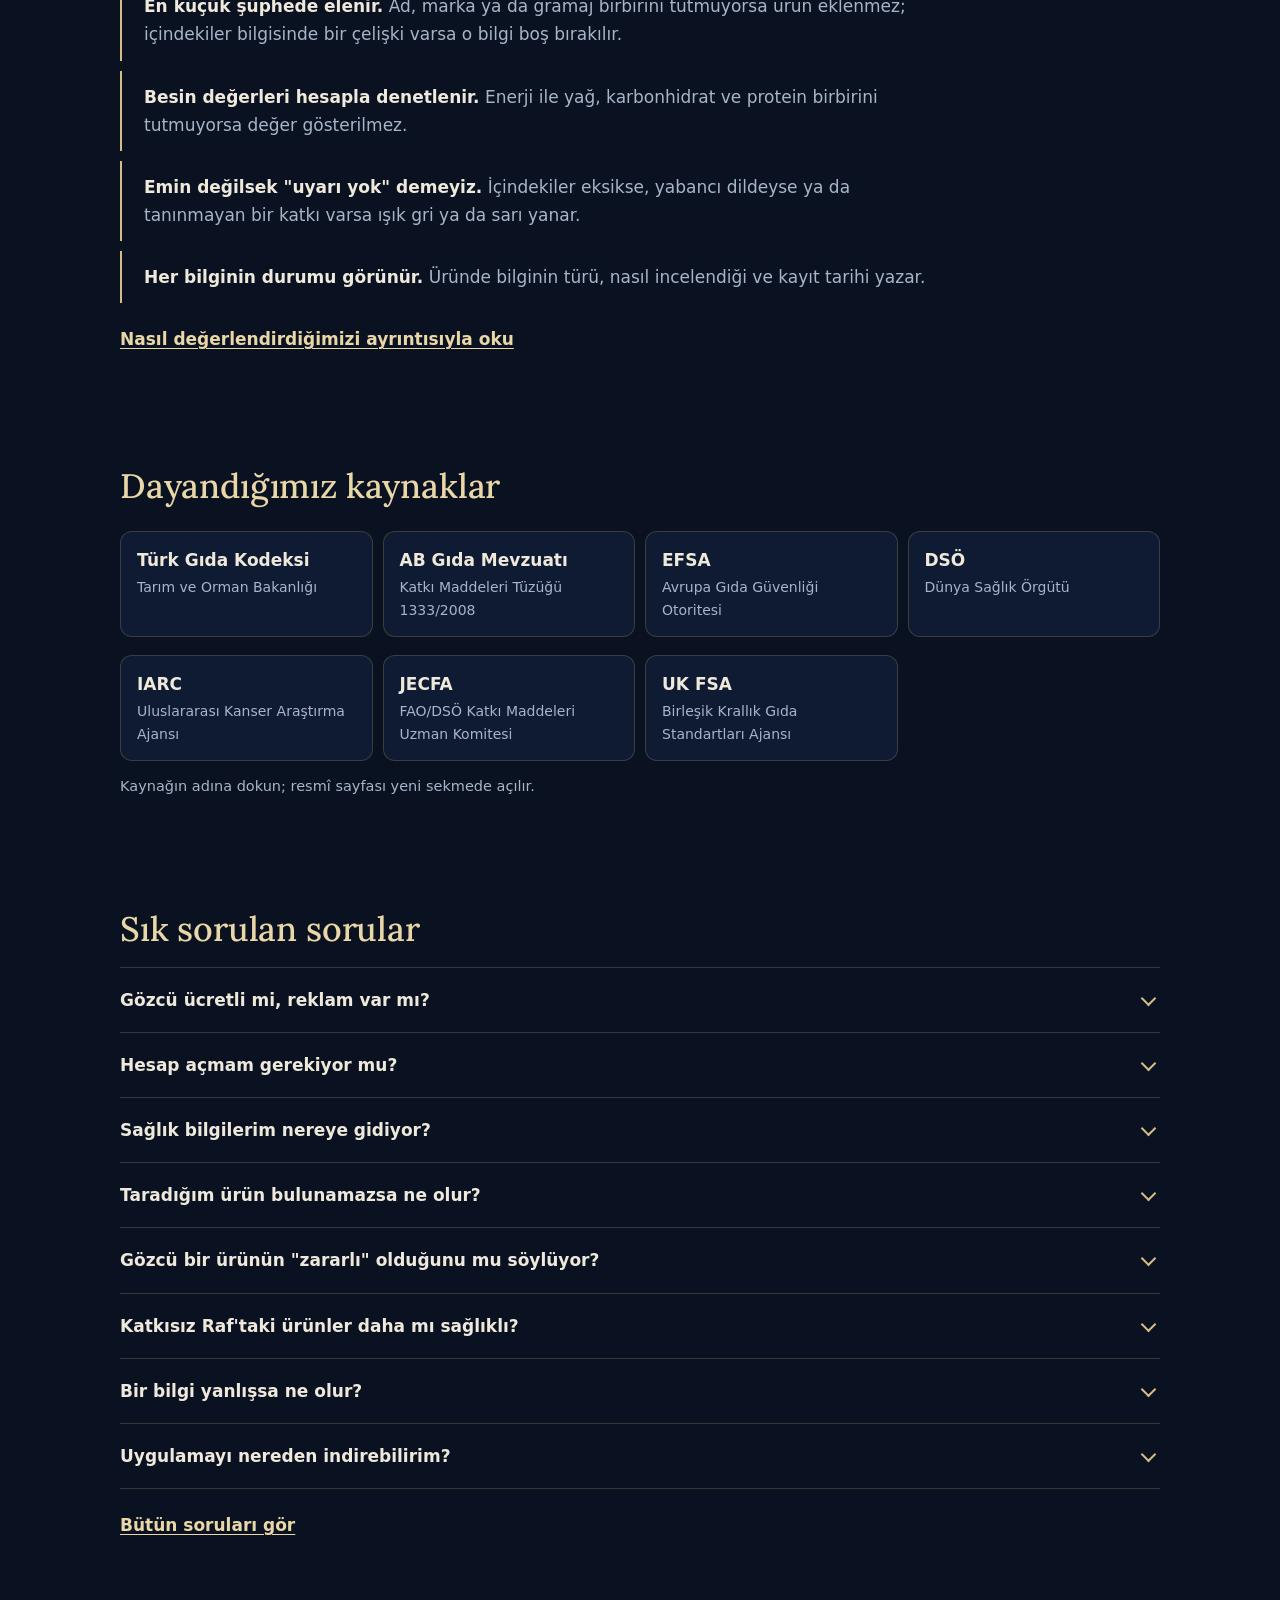
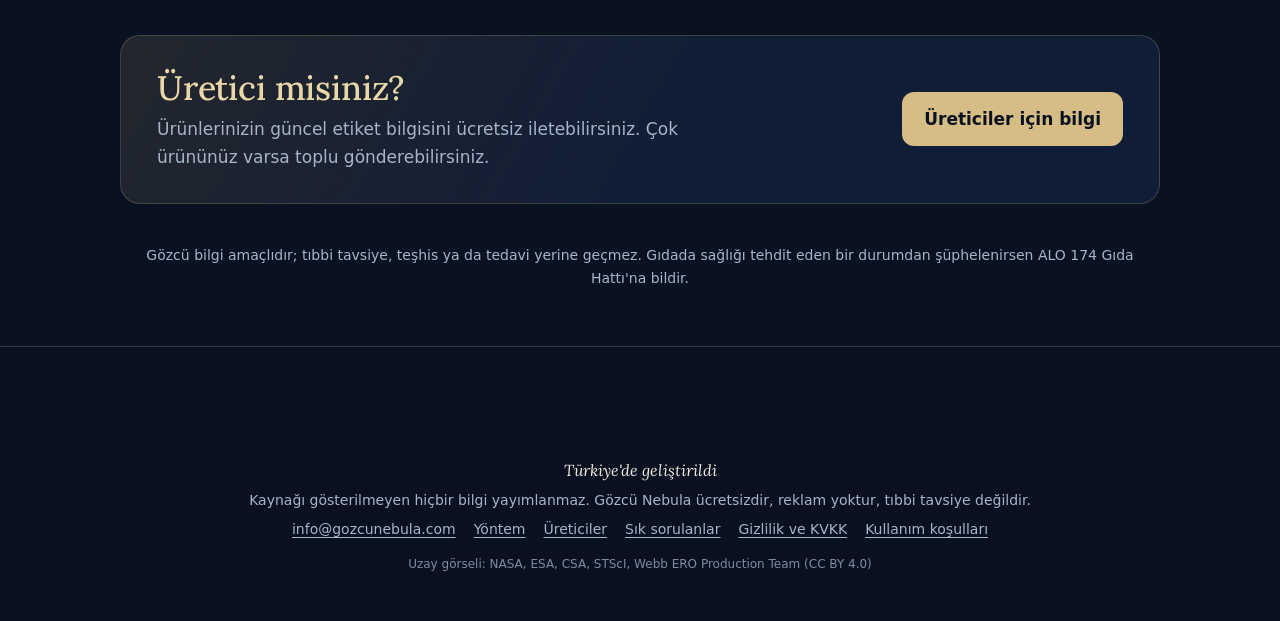
==== commit cd049930: "Add files via upload" ====
--- a/index.html
+++ b/index.html
@@ -32,7 +32,7 @@
 <li>Sağlık bilgin yalnız telefonunda kalır</li>
 </ul>
 </div>
-<figure class="telefon buyuk"><img src="ekran_sonuc.jpg" alt="Uygulamada bir ürünün sonuç ekranı: üstte tek cümlelik özet, altında içerik, besin dengesi ve senin için ışıkları" width="540" height="1101"></figure>
+<figure class="telefon buyuk"><img src="ekran_sonuc.jpg" alt="Uygulamada bir ürünün sonuç ekranı: üstte tek cümlelik özet, altında içerik, besin dengesi ve senin için ışıkları" width="540" height="879"></figure>
 </section>
 
 <section class="okuma" aria-labelledby="okuma-b">
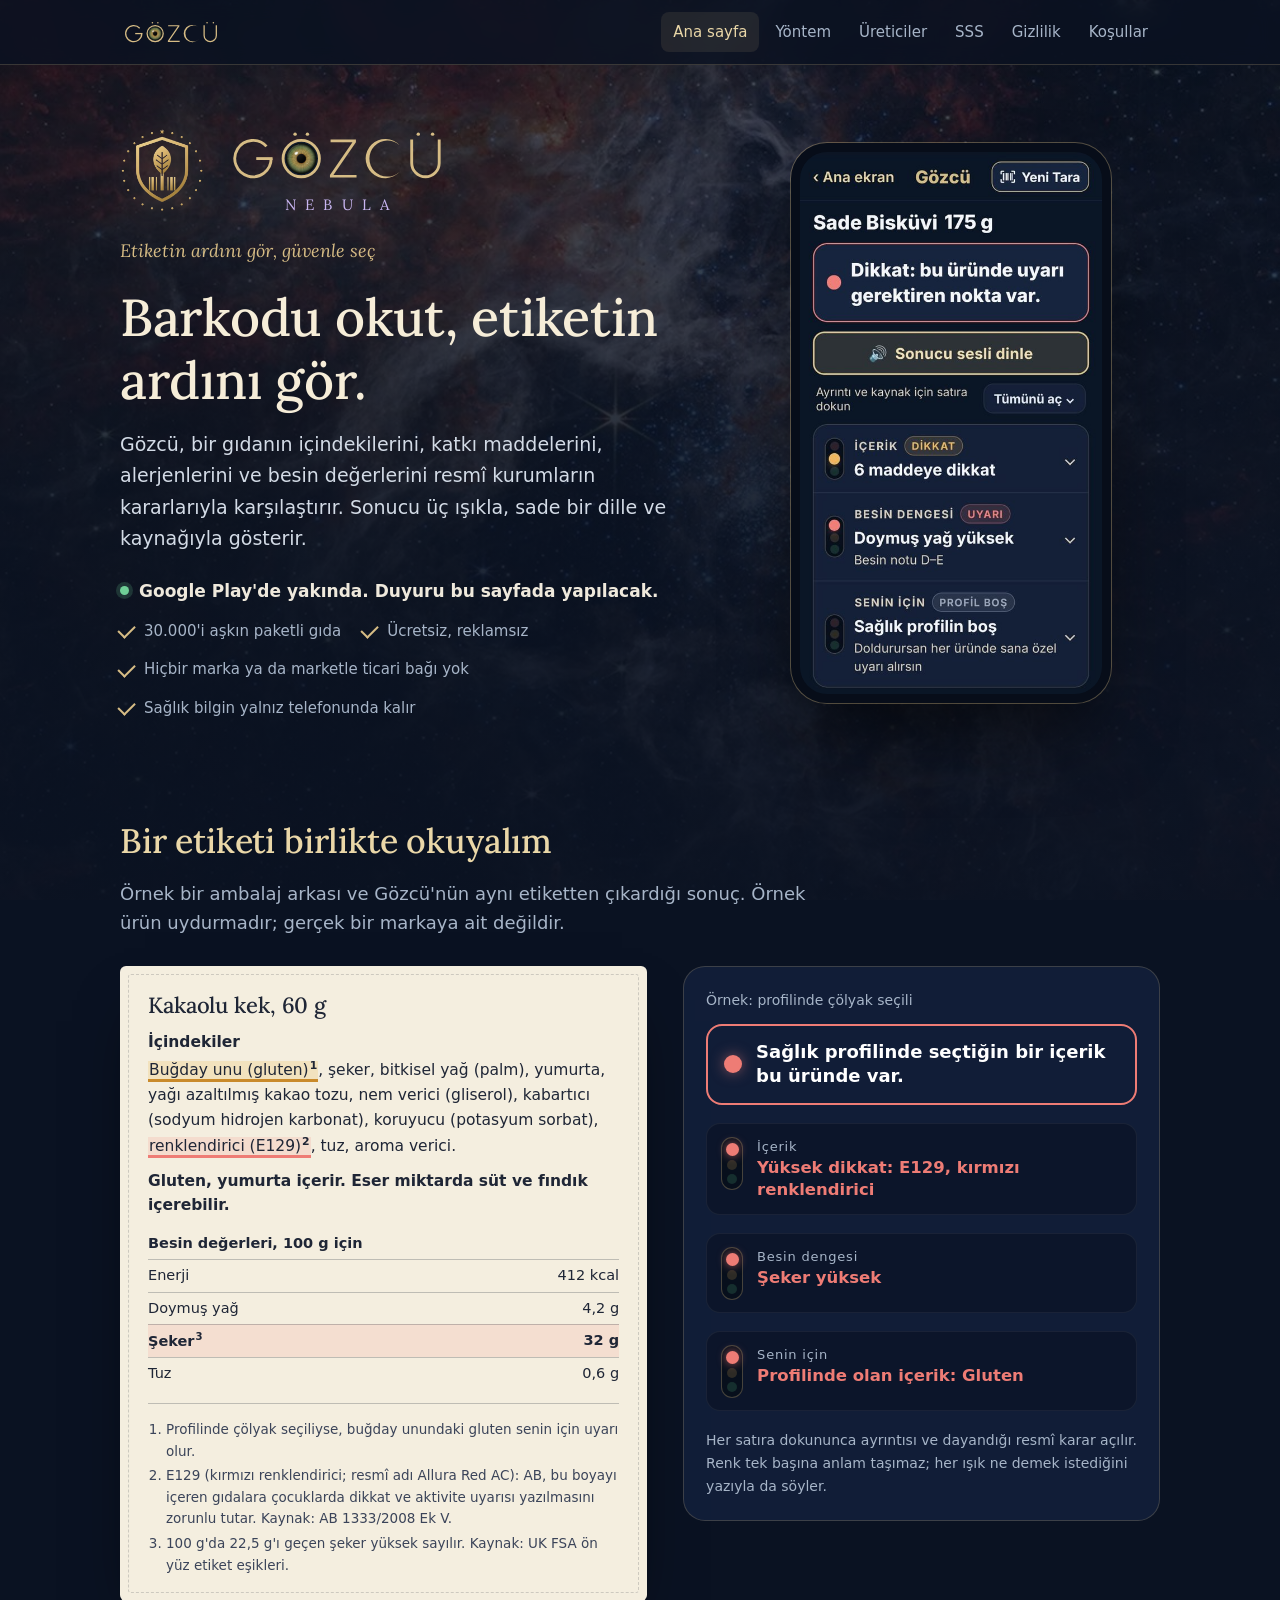
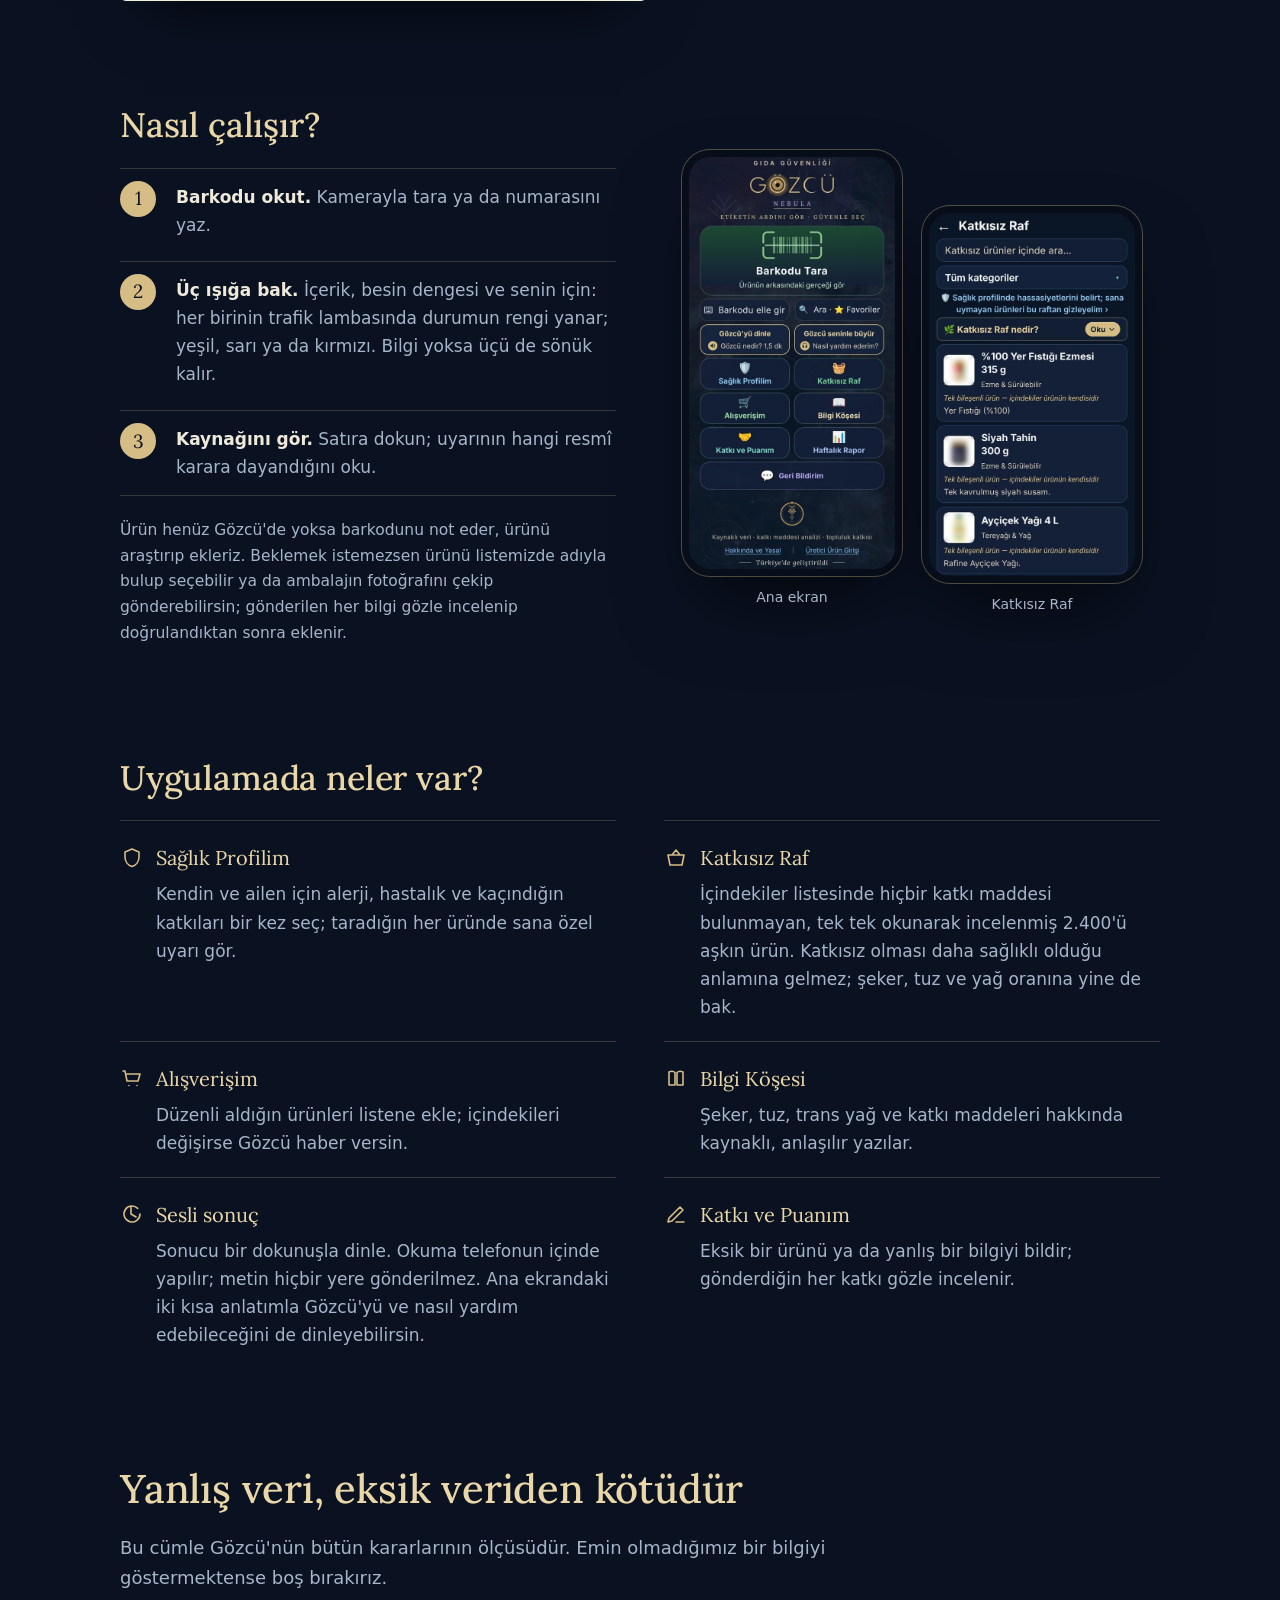
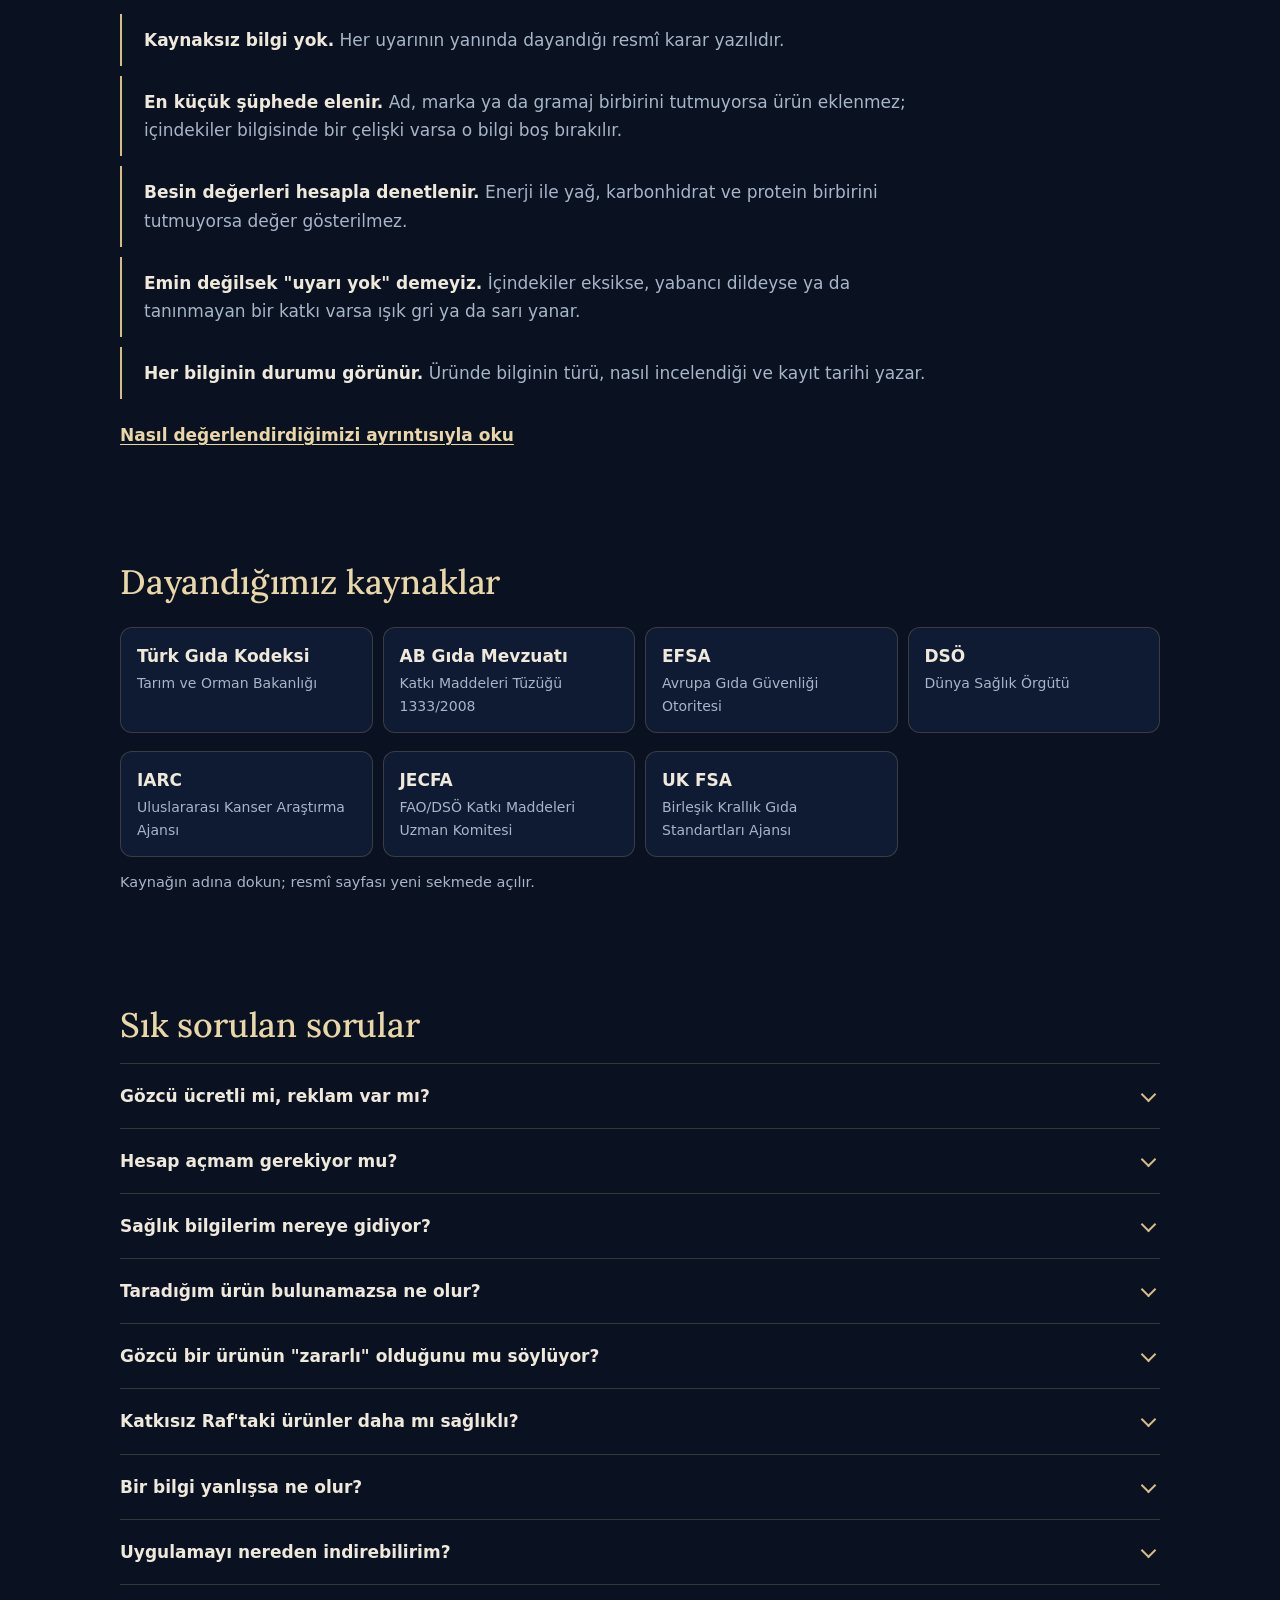
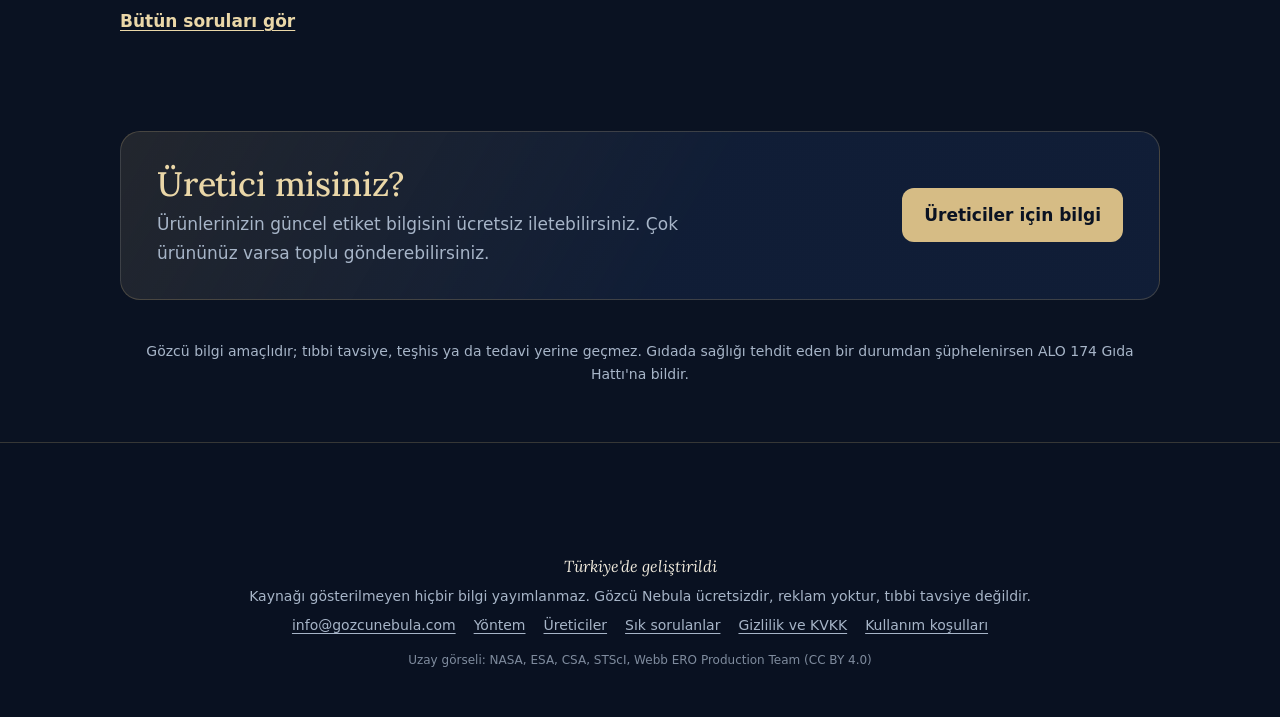
==== commit 42aaf1d8: "Add files via upload" ====
--- a/index.html
+++ b/index.html
@@ -8,7 +8,7 @@
 <meta property="og:image" content="https://gozcunebula.com/paylasim.png"><meta property="og:url" content="https://gozcunebula.com/">
 <link rel="canonical" href="https://gozcunebula.com/">
 <link rel="preload" href="lora-variable.woff" as="font" type="font/woff" crossorigin>
-<link rel="icon" href="amblem.png"><link rel="apple-touch-icon" href="apple-touch-icon.png"><link rel="stylesheet" href="stil.css?v=9"></head>
+<link rel="icon" href="amblem.png"><link rel="apple-touch-icon" href="apple-touch-icon.png"><link rel="stylesheet" href="stil.css?v=10"></head>
 <body class="ana">
 <a class="atla" href="#icerik">İçeriğe geç</a>
 <div class="evren" aria-hidden="true"></div>
@@ -32,7 +32,7 @@
 <li>Sağlık bilgin yalnız telefonunda kalır</li>
 </ul>
 </div>
-<figure class="telefon buyuk"><img src="ekran_sonuc.jpg" alt="Uygulamada bir ürünün sonuç ekranı: üstte tek cümlelik özet, altında içerik, besin dengesi ve senin için ışıkları" width="540" height="879"></figure>
+<figure class="telefon buyuk"><img src="ekran_sonuc.jpg" alt="Uygulamada bir ürünün sonuç ekranı: üstte tek cümlelik özet, altında içerik, besin dengesi ve senin için ışıkları" width="540" height="970"></figure>
 </section>
 
 <section class="okuma" aria-labelledby="okuma-b">
@@ -56,7 +56,7 @@
 </table>
 <ol class="dipnot">
 <li>Profilinde çölyak seçiliyse, buğday unundaki gluten senin için uyarı olur.</li>
-<li>E129 (Allura Red AC): AB, bu boyayı içeren gıdalara çocuklarda dikkat ve aktivite uyarısı yazılmasını zorunlu tutar. Kaynak: AB 1333/2008 Ek V.</li>
+<li>E129 (kırmızı renklendirici; resmî adı Allura Red AC): AB, bu boyayı içeren gıdalara çocuklarda dikkat ve aktivite uyarısı yazılmasını zorunlu tutar. Kaynak: AB 1333/2008 Ek V.</li>
 <li>100 g'da 22,5 g'ı geçen şeker yüksek sayılır. Kaynak: UK FSA ön yüz etiket eşikleri.</li>
 </ol>
 </article>
@@ -65,9 +65,9 @@
 <p class="sonuc-not">Örnek: profilinde çölyak seçili</p>
 <div class="ozet isik-k"><span class="lamba" aria-hidden="true"></span><p>Sağlık profilinde seçtiğin bir içerik bu üründe var.</p></div>
 <ul class="isiklar">
-<li class="isik-k"><span class="lamba" aria-hidden="true"></span><div><span class="soru">İçerik</span><b>Yüksek dikkat: Allura Red AC (kırmızı renklendirici)</b></div></li>
-<li class="isik-k"><span class="lamba" aria-hidden="true"></span><div><span class="soru">Besin dengesi</span><b>Şeker yüksek</b></div></li>
-<li class="isik-k"><span class="lamba" aria-hidden="true"></span><div><span class="soru">Senin için</span><b>Profilinde olan içerik: Gluten</b></div></li>
+<li class="isik-k"><span class="trafik" aria-hidden="true"><i></i><i></i><i></i></span><div><span class="soru">İçerik</span><b>Yüksek dikkat: E129, kırmızı renklendirici</b></div></li>
+<li class="isik-k"><span class="trafik" aria-hidden="true"><i></i><i></i><i></i></span><div><span class="soru">Besin dengesi</span><b>Şeker yüksek</b></div></li>
+<li class="isik-k"><span class="trafik" aria-hidden="true"><i></i><i></i><i></i></span><div><span class="soru">Senin için</span><b>Profilinde olan içerik: Gluten</b></div></li>
 </ul>
 <p class="sonuc-alt">Her satıra dokununca ayrıntısı ve dayandığı resmî karar açılır. Renk tek başına anlam taşımaz; her ışık ne demek istediğini yazıyla da söyler.</p>
 </div>
@@ -80,14 +80,14 @@
 <h2 id="nasil-b">Nasıl çalışır?</h2>
 <ol class="adimlar">
 <li><b>Barkodu okut.</b> Kamerayla tara ya da numarasını yaz.</li>
-<li><b>Üç ışığa bak.</b> İçerik, besin dengesi ve senin için: her biri yeşil, sarı, kırmızı ya da gri yanar.</li>
+<li><b>Üç ışığa bak.</b> İçerik, besin dengesi ve senin için: her birinin trafik lambasında durumun rengi yanar; yeşil, sarı ya da kırmızı. Bilgi yoksa üçü de sönük kalır.</li>
 <li><b>Kaynağını gör.</b> Satıra dokun; uyarının hangi resmî karara dayandığını oku.</li>
 </ol>
 <p class="yok-ise">Ürün henüz Gözcü'de yoksa barkodunu not eder, ürünü araştırıp ekleriz. Beklemek istemezsen ürünü listemizde adıyla bulup seçebilir ya da ambalajın fotoğrafını çekip gönderebilirsin; gönderilen her bilgi gözle incelenip doğrulandıktan sonra eklenir.</p>
 </div>
 <div class="ekranlar">
-<figure><div class="telefon"><img src="ekran_ana.jpg" alt="Uygulamanın ana ekranı: Barkodu Tara düğmesi, Sağlık Profilim, Katkısız Raf, Alışverişim, Bilgi Köşesi, Katkı ve Puanım, Haftalık Rapor ve Geri Bildirim" loading="lazy" width="540" height="1084"></div><figcaption>Ana ekran</figcaption></figure>
-<figure class="kaydir"><div class="telefon"><img src="ekran_raf.jpg" alt="Katkısız Raf ekranı: katkı maddesi içermeyen ürünlerin listesi" loading="lazy" width="540" height="1084"></div><figcaption>Katkısız Raf</figcaption></figure>
+<figure><div class="telefon"><img src="ekran_ana.jpg" alt="Uygulamanın ana ekranı: Barkodu Tara düğmesi, Sağlık Profilim, Katkısız Raf, Alışverişim, Bilgi Köşesi, Katkı ve Puanım, Haftalık Rapor, Geri Bildirim ve iki sesli anlatım kartı" loading="lazy" width="540" height="1080"></div><figcaption>Ana ekran</figcaption></figure>
+<figure class="kaydir"><div class="telefon"><img src="ekran_raf.jpg" alt="Katkısız Raf ekranı: katkı maddesi içermeyen ürünlerin listesi" loading="lazy" width="540" height="951"></div><figcaption>Katkısız Raf</figcaption></figure>
 </div>
 </section>
 
@@ -98,7 +98,7 @@
 <div><dt><svg viewBox="0 0 24 24" aria-hidden="true"><path d="M4 9h16l-2 10H6L4 9zM8 9l4-5 4 5"/></svg>Katkısız Raf</dt><dd>İçindekiler listesinde hiçbir katkı maddesi bulunmayan, tek tek okunarak incelenmiş 2.400'ü aşkın ürün. Katkısız olması daha sağlıklı olduğu anlamına gelmez; şeker, tuz ve yağ oranına yine de bak.</dd></div>
 <div><dt><svg viewBox="0 0 24 24" aria-hidden="true"><path d="M3 5h2l2 10h11l2-7H7M9 19.5h.01M17 19.5h.01"/></svg>Alışverişim</dt><dd>Düzenli aldığın ürünleri listene ekle; içindekileri değişirse Gözcü haber versin.</dd></div>
 <div><dt><svg viewBox="0 0 24 24" aria-hidden="true"><path d="M5 6v13h6M19 6v13h-6M11 19V6.5C9.5 5 7 5 5 6M13 19V6.5C14.5 5 17 5 19 6"/></svg>Bilgi Köşesi</dt><dd>Şeker, tuz, trans yağ ve katkı maddeleri hakkında kaynaklı, anlaşılır yazılar.</dd></div>
-<div><dt><svg viewBox="0 0 24 24" aria-hidden="true"><path d="M11 4v8l5 3M20 12a8 8 0 1 1-2.3-5.6"/></svg>Sesli sonuç</dt><dd>Sonucu bir dokunuşla dinle. Okuma telefonun içinde yapılır; metin hiçbir yere gönderilmez.</dd></div>
+<div><dt><svg viewBox="0 0 24 24" aria-hidden="true"><path d="M11 4v8l5 3M20 12a8 8 0 1 1-2.3-5.6"/></svg>Sesli sonuç</dt><dd>Sonucu bir dokunuşla dinle. Okuma telefonun içinde yapılır; metin hiçbir yere gönderilmez. Ana ekrandaki iki kısa anlatımla Gözcü'yü ve nasıl yardım edebileceğini de dinleyebilirsin.</dd></div>
 <div><dt><svg viewBox="0 0 24 24" aria-hidden="true"><path d="M12 20h8M4 20l1-4L16 5l3 3L8 19l-4 1z"/></svg>Katkı ve Puanım</dt><dd>Eksik bir ürünü ya da yanlış bir bilgiyi bildir; gönderdiğin her katkı gözle incelenir.</dd></div>
 </dl>
 </section>
--- a/stil.css
+++ b/stil.css
@@ -240,3 +240,17 @@
   .ekranlar .kaydir{margin-top:32px}
 }
 @media print{.evren,header nav{display:none}body{background:#fff;color:#000}}
+
+/* 28 Eki: ornek sonuctaki isiklar uygulamadaki gibi trafik lambasi */
+.trafik{flex:none;width:22px;padding:5px 0;margin-top:1px;border-radius:12px;background:#070F1C;border:1px solid rgba(214,188,133,.3);display:flex;flex-direction:column;align-items:center;gap:4px}
+.trafik i{display:block;width:10px;height:10px;border-radius:50%}
+.trafik i:nth-child(1){background:rgba(238,124,117,.17)}
+.trafik i:nth-child(2){background:rgba(237,182,91,.17)}
+.trafik i:nth-child(3){background:rgba(95,201,138,.17)}
+.isik-k .trafik i:nth-child(1){width:13px;height:13px;background:var(--kirmizi);box-shadow:0 0 10px rgba(238,124,117,.7)}
+@media (prefers-reduced-motion:no-preference){
+  .sonuc .isik-k .trafik i:nth-child(1){animation:yan .5s ease-out both}
+  .isiklar li:nth-child(1) .trafik i{animation-delay:.5s}
+  .isiklar li:nth-child(2) .trafik i{animation-delay:.8s}
+  .isiklar li:nth-child(3) .trafik i{animation-delay:1.1s}
+}
